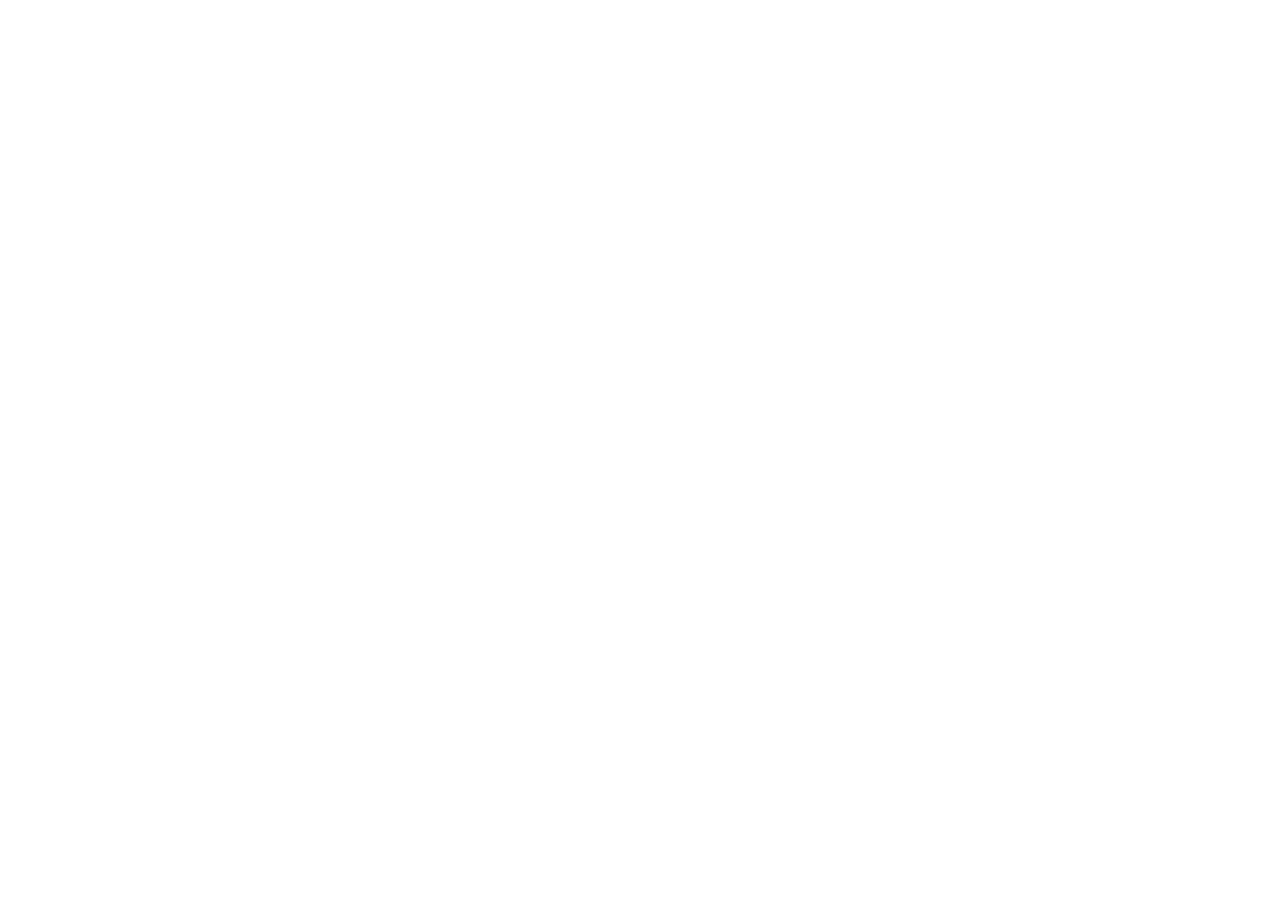
==== about/index.html @ d2b63275 "Preview build Ndumiso-Y/jnl-traders-web@6f6eb49902001fa7d4feecb88007fd484a090f12" ====
<!doctype html>
<html lang="en-ZA">
  <head>
    <meta charset="UTF-8" />
    <meta name="viewport" content="width=device-width, initial-scale=1.0" />
    <meta name="robots" content="noindex, nofollow, noimageindex" />
    <title>About JNL Traders | Engineering Fabrication Since 2013</title>
    <meta name="description" content="JNL Traders is an engineering fabrication company registered in 2013, working on mines since 2015. Our story, values and quality system. Development preview." />
    <link rel="icon" type="image/png" href="/jnl-traders-preview/brand/jnl-logo.png" />
    <script type="module" crossorigin src="/jnl-traders-preview/assets/about-BDTWN_jG.js"></script>
    <link rel="modulepreload" crossorigin href="/jnl-traders-preview/assets/PageShell-DPpdX8KV.js">
    <link rel="modulepreload" crossorigin href="/jnl-traders-preview/assets/publication-Bz8wsJLo.js">
    <link rel="modulepreload" crossorigin href="/jnl-traders-preview/assets/credentials-DiP93AxN.js">
    <link rel="modulepreload" crossorigin href="/jnl-traders-preview/assets/wrench-BW9IlU_0.js">
    <link rel="modulepreload" crossorigin href="/jnl-traders-preview/assets/icons-T5cTL2mT.js">
    <link rel="modulepreload" crossorigin href="/jnl-traders-preview/assets/blocks-Dza__p47.js">
    <link rel="modulepreload" crossorigin href="/jnl-traders-preview/assets/homepage-CM6jJ0hx.js">
    <link rel="modulepreload" crossorigin href="/jnl-traders-preview/assets/CredibilityStrip-CCpzmjwW.js">
    <link rel="stylesheet" crossorigin href="/jnl-traders-preview/assets/PageShell-DCpsGSy2.css">
    <link rel="stylesheet" crossorigin href="/jnl-traders-preview/assets/blocks-3w_kgKDs.css">
    <link rel="stylesheet" crossorigin href="/jnl-traders-preview/assets/CredibilityStrip-DPrCYsFg.css">
    <link rel="stylesheet" crossorigin href="/jnl-traders-preview/assets/about-BevgxCEN.css">
  </head>
  <body>
    <div id="root"></div>
  </body>
</html>
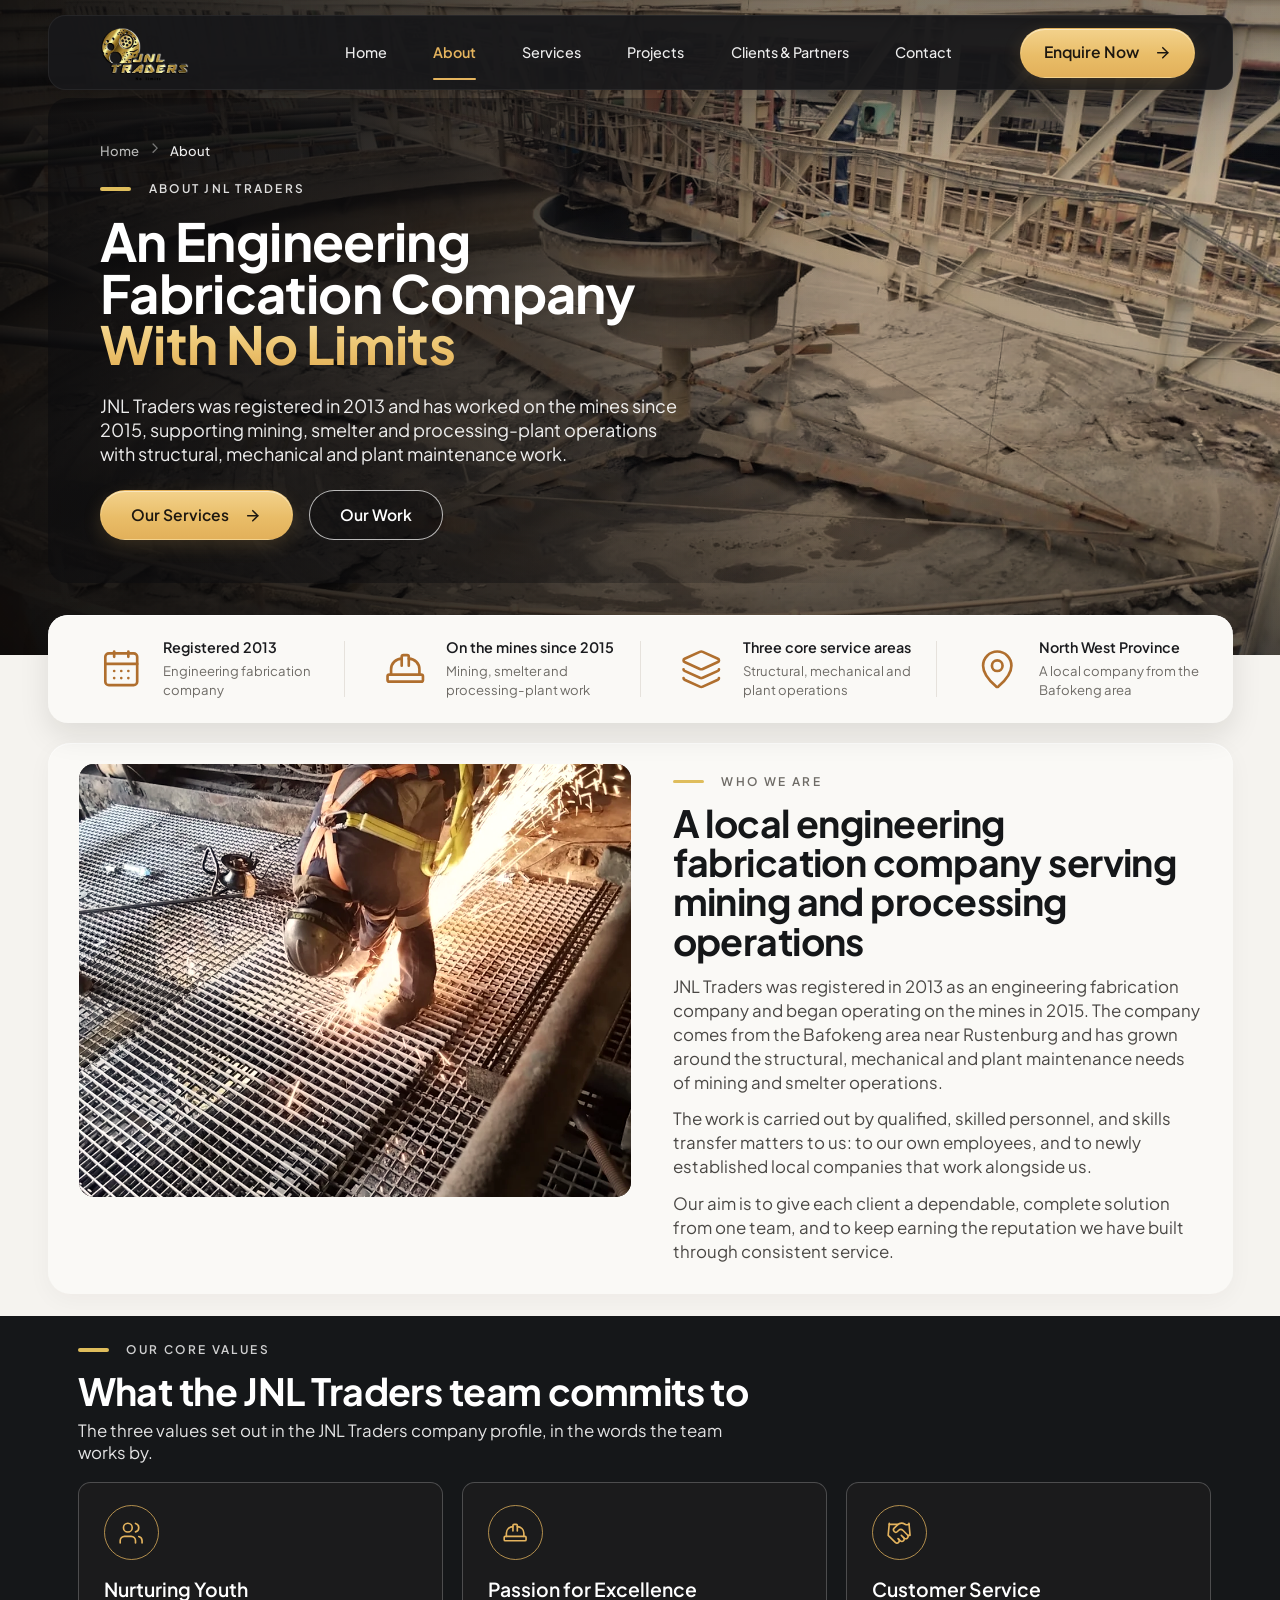
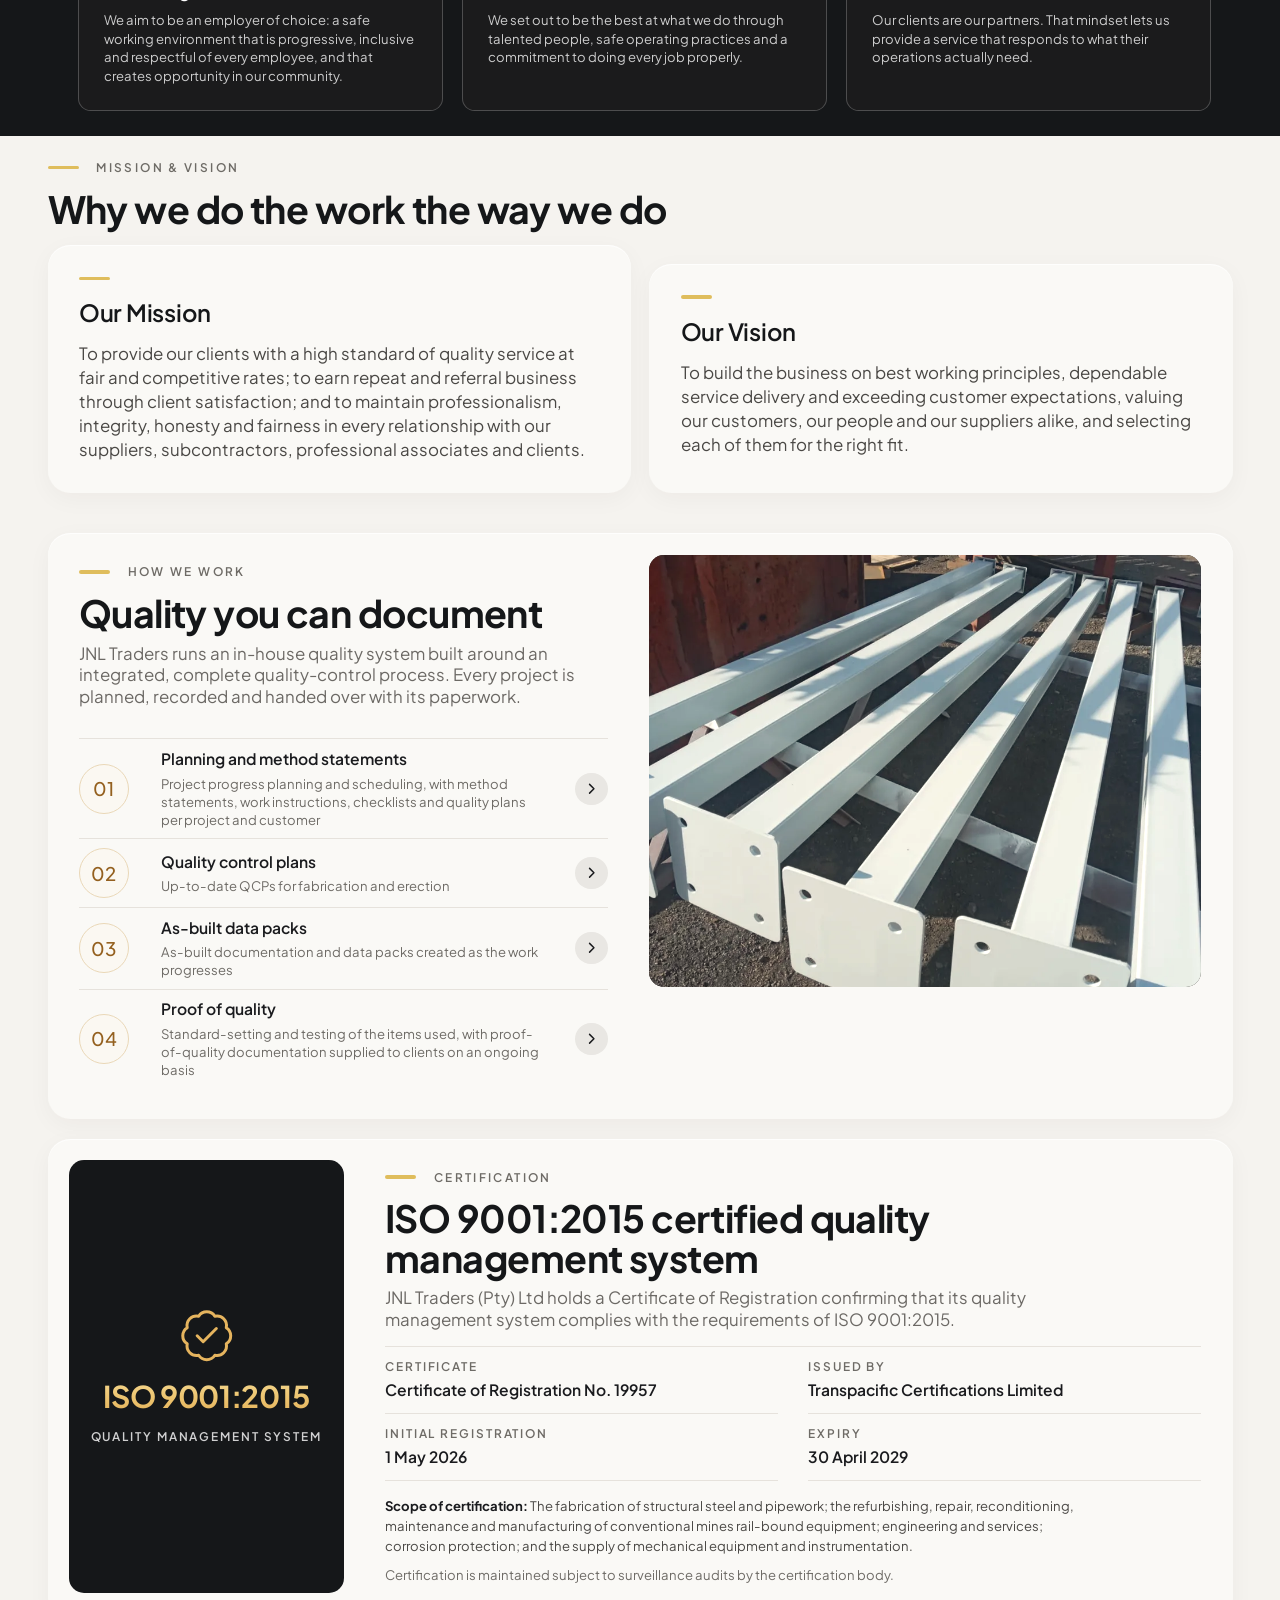
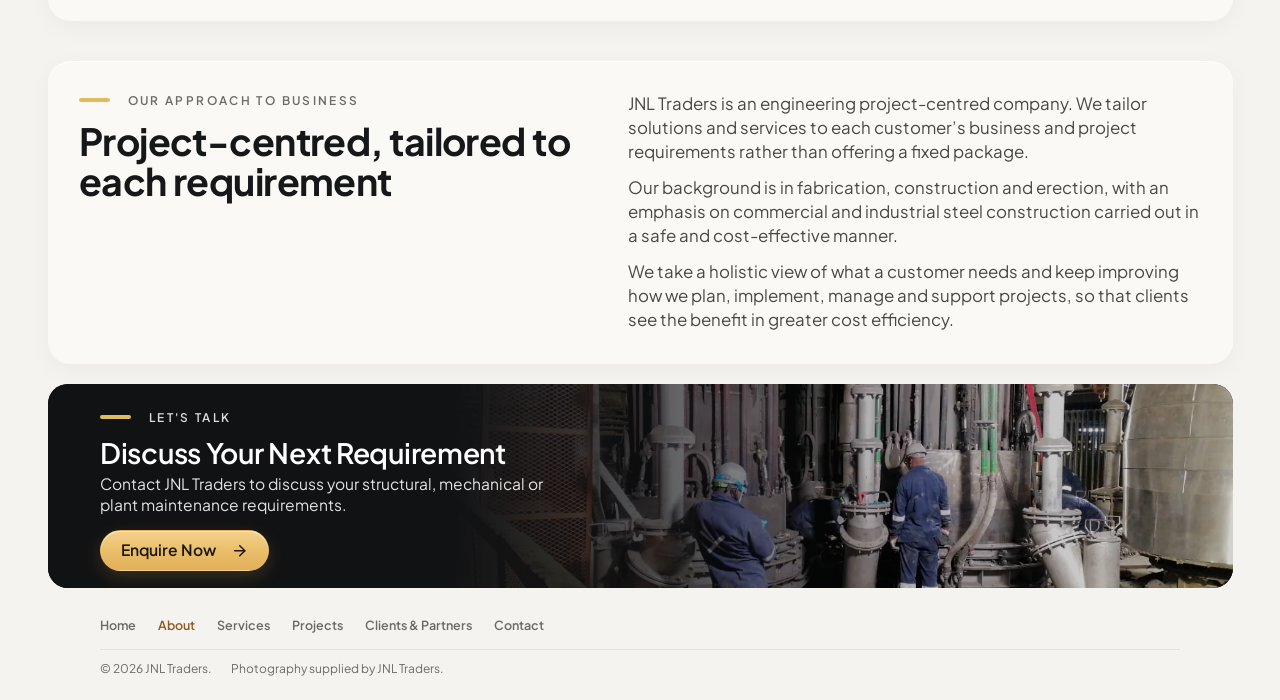
==== commit e2269cd9: "Site build Ndumiso-Y/jnl-traders-web@8c488835765f3420e7ef5e56aa66d9eed57c3a98" ====
--- a/about/index.html
+++ b/about/index.html
@@ -3,25 +3,41 @@
   <head>
     <meta charset="UTF-8" />
     <meta name="viewport" content="width=device-width, initial-scale=1.0" />
-    <meta name="robots" content="noindex, nofollow, noimageindex" />
     <title>About JNL Traders | Engineering Fabrication Since 2013</title>
-    <meta name="description" content="JNL Traders is an engineering fabrication company registered in 2013, working on mines since 2015. Our story, values and quality system. Development preview." />
-    <link rel="icon" type="image/png" href="/jnl-traders-preview/brand/jnl-logo.png" />
-    <script type="module" crossorigin src="/jnl-traders-preview/assets/about-BDTWN_jG.js"></script>
-    <link rel="modulepreload" crossorigin href="/jnl-traders-preview/assets/PageShell-DPpdX8KV.js">
-    <link rel="modulepreload" crossorigin href="/jnl-traders-preview/assets/publication-Bz8wsJLo.js">
-    <link rel="modulepreload" crossorigin href="/jnl-traders-preview/assets/credentials-DiP93AxN.js">
-    <link rel="modulepreload" crossorigin href="/jnl-traders-preview/assets/wrench-BW9IlU_0.js">
-    <link rel="modulepreload" crossorigin href="/jnl-traders-preview/assets/icons-T5cTL2mT.js">
-    <link rel="modulepreload" crossorigin href="/jnl-traders-preview/assets/blocks-Dza__p47.js">
-    <link rel="modulepreload" crossorigin href="/jnl-traders-preview/assets/homepage-CM6jJ0hx.js">
-    <link rel="modulepreload" crossorigin href="/jnl-traders-preview/assets/CredibilityStrip-CCpzmjwW.js">
-    <link rel="stylesheet" crossorigin href="/jnl-traders-preview/assets/PageShell-DCpsGSy2.css">
-    <link rel="stylesheet" crossorigin href="/jnl-traders-preview/assets/blocks-3w_kgKDs.css">
-    <link rel="stylesheet" crossorigin href="/jnl-traders-preview/assets/CredibilityStrip-DPrCYsFg.css">
-    <link rel="stylesheet" crossorigin href="/jnl-traders-preview/assets/about-BevgxCEN.css">
+    <meta name="description" content="JNL Traders is an engineering fabrication company registered in 2013, working on mines since 2015. Our story, values and quality system." />
+    <link rel="icon" type="image/png" sizes="48x48" href="/brand/favicon-48.png" />
+    <link rel="apple-touch-icon" href="/brand/apple-touch-icon.png" />
+    <script type="module" crossorigin src="/assets/about-B9vub6Sv.js"></script>
+    <link rel="modulepreload" crossorigin href="/assets/PageShell-D4_K_Pgw.js">
+    <link rel="modulepreload" crossorigin href="/assets/credentials-CASyqKVo.js">
+    <link rel="modulepreload" crossorigin href="/assets/factory-AqK0mC4F.js">
+    <link rel="modulepreload" crossorigin href="/assets/wrench-UlrUpFzu.js">
+    <link rel="modulepreload" crossorigin href="/assets/icons-B9P8hn7w.js">
+    <link rel="modulepreload" crossorigin href="/assets/image-G-_MB7Vk.js">
+    <link rel="modulepreload" crossorigin href="/assets/blocks-C0QsP0dO.js">
+    <link rel="modulepreload" crossorigin href="/assets/homepage-D6TCJrUc.js">
+    <link rel="modulepreload" crossorigin href="/assets/CredibilityStrip-DRuhqgCH.js">
+    <link rel="modulepreload" crossorigin href="/assets/PageHero-BzpEtOrF.js">
+    <link rel="stylesheet" crossorigin href="/assets/PageShell-CTJHnuEZ.css">
+    <link rel="stylesheet" crossorigin href="/assets/blocks-DO2ZzgAU.css">
+    <link rel="stylesheet" crossorigin href="/assets/CredibilityStrip-DPrCYsFg.css">
+    <link rel="stylesheet" crossorigin href="/assets/PageHero-BDqPw6J2.css">
+    <link rel="stylesheet" crossorigin href="/assets/about-BevgxCEN.css">
+    <link rel="preload" href="/assets/plus-jakarta-sans-latin-wght-normal-eXO_dkmS.woff2" as="font" type="font/woff2" crossorigin />
+    <link rel="canonical" href="https://jnltraders.co.za/about/" />
+    <meta property="og:type" content="website" />
+    <meta property="og:site_name" content="JNL Traders" />
+    <meta property="og:locale" content="en_ZA" />
+    <meta property="og:title" content="About JNL Traders | Engineering Fabrication Since 2013" />
+    <meta property="og:description" content="JNL Traders is an engineering fabrication company registered in 2013, working on mines since 2015. Our story, values and quality system." />
+    <meta property="og:url" content="https://jnltraders.co.za/about/" />
+    <meta property="og:image" content="https://jnltraders.co.za/images/jnl-traders-share.jpg" />
+    <meta property="og:image:width" content="1200" />
+    <meta property="og:image:height" content="630" />
+    <meta property="og:image:alt" content="Steel framework of an industrial processing plant, with the JNL Traders logo" />
+    <meta name="twitter:card" content="summary_large_image" />
   </head>
   <body>
-    <div id="root"></div>
+    <div id="root"><link rel="preload" as="image" href="/brand/jnl-logo.webp"/><link rel="preload" as="image" imageSrcSet="/images/jnl/jnl-traders-circular-industrial-thickener-basin-960w.webp 960w, /images/jnl/jnl-traders-circular-industrial-thickener-basin.webp 1600w" imageSizes="(max-width: 767px) 270px, 100vw" fetchPriority="high"/><div id="top" class="page"><a class="skip-link" href="#main">Skip to content</a><header class="site-header"><div class="site-header__bar frame"><a class="site-header__logo" href="/" aria-label="JNL Traders — home"><img src="/brand/jnl-logo.webp" alt="JNL Traders logo" width="264" height="211"/></a><nav class="site-header__nav" aria-label="Primary"><button type="button" class="site-header__toggle" aria-expanded="false" aria-controls="_R_2_"><svg xmlns="http://www.w3.org/2000/svg" width="24" height="24" viewBox="0 0 24 24" fill="none" stroke="currentColor" stroke-width="2" stroke-linecap="round" stroke-linejoin="round" class="lucide lucide-menu" aria-hidden="true"><path d="M4 5h16"></path><path d="M4 12h16"></path><path d="M4 19h16"></path></svg><span class="visually-hidden">Open menu</span></button><ul id="_R_2_" class="site-header__links" data-open="false"><li><a href="/">Home</a></li><li><a href="/about/" aria-current="page">About</a></li><li><a href="/services/">Services</a></li><li><a href="/projects/">Projects</a></li><li><a href="/clients-partners/">Clients &amp; Partners</a></li><li><a href="/contact/">Contact</a></li><li class="site-header__menu-cta"><button type="button" class="btn btn--gold">Enquire Now <svg xmlns="http://www.w3.org/2000/svg" width="24" height="24" viewBox="0 0 24 24" fill="none" stroke="currentColor" stroke-width="2" stroke-linecap="round" stroke-linejoin="round" class="lucide lucide-arrow-right" aria-hidden="true"><path d="M5 12h14"></path><path d="m12 5 7 7-7 7"></path></svg></button></li></ul></nav><button type="button" class="btn btn--gold site-header__cta">Enquire Now <svg xmlns="http://www.w3.org/2000/svg" width="24" height="24" viewBox="0 0 24 24" fill="none" stroke="currentColor" stroke-width="2" stroke-linecap="round" stroke-linejoin="round" class="lucide lucide-arrow-right" aria-hidden="true"><path d="M5 12h14"></path><path d="m12 5 7 7-7 7"></path></svg></button></div></header><main id="main" tabindex="-1"><section class="phero" data-overlap="true" aria-labelledby="page-title"><div class="phero__media"><img src="/images/jnl/jnl-traders-circular-industrial-thickener-basin.webp" srcSet="/images/jnl/jnl-traders-circular-industrial-thickener-basin-960w.webp 960w, /images/jnl/jnl-traders-circular-industrial-thickener-basin.webp 1600w" sizes="(max-width: 767px) 270px, 100vw" alt="Overhead view of a large circular thickener basin with its rake mechanism at a processing plant" fetchPriority="high" style="object-position:50% 40%"/></div><div class="phero__inner frame"><nav class="phero__crumb" aria-label="Breadcrumb"><ol><li><a href="/">Home</a></li><li aria-hidden="true"><svg xmlns="http://www.w3.org/2000/svg" width="24" height="24" viewBox="0 0 24 24" fill="none" stroke="currentColor" stroke-width="2" stroke-linecap="round" stroke-linejoin="round" class="lucide lucide-chevron-right" aria-hidden="true"><path d="m9 18 6-6-6-6"></path></svg></li><li aria-current="page">About</li></ol></nav><p class="eyebrow phero__eyebrow">About JNL Traders</p><h1 id="page-title" class="phero__title"><span>An Engineering</span><span>Fabrication Company</span><span class="phero__accent">With No Limits</span></h1><p class="phero__lead">JNL Traders was registered in 2013 and has worked on the mines since 2015, supporting mining, smelter and processing-plant operations with structural, mechanical and plant maintenance work.</p><div class="phero__actions"><a class="btn btn--gold" href="/services/">Our Services <svg xmlns="http://www.w3.org/2000/svg" width="24" height="24" viewBox="0 0 24 24" fill="none" stroke="currentColor" stroke-width="2" stroke-linecap="round" stroke-linejoin="round" class="lucide lucide-arrow-right" aria-hidden="true"><path d="M5 12h14"></path><path d="m12 5 7 7-7 7"></path></svg></a><a class="btn btn--ghost" href="/projects/">Our Work</a></div></div></section><section class="cred" aria-label="Company facts"><ul class="cred__strip frame"><li class="cred__item" data-status="profile"><svg xmlns="http://www.w3.org/2000/svg" width="24" height="24" viewBox="0 0 24 24" fill="none" stroke="currentColor" stroke-width="1.5" stroke-linecap="round" stroke-linejoin="round" class="lucide lucide-calendar-days cred__icon" aria-hidden="true"><path d="M8 2v3"></path><path d="M16 2v3"></path><rect x="3" y="3" width="18" height="18" rx="2"></rect><path d="M3 9h18"></path><path d="M8 13h.01"></path><path d="M12 13h.01"></path><path d="M16 13h.01"></path><path d="M8 17h.01"></path><path d="M12 17h.01"></path><path d="M16 17h.01"></path></svg><div><p class="cred__title">Registered 2013</p><p class="cred__desc">Engineering fabrication company</p></div></li><li class="cred__item" data-status="profile"><svg xmlns="http://www.w3.org/2000/svg" width="24" height="24" viewBox="0 0 24 24" fill="none" stroke="currentColor" stroke-width="1.5" stroke-linecap="round" stroke-linejoin="round" class="lucide lucide-hard-hat cred__icon" aria-hidden="true"><path d="M10 10V5a1 1 0 0 1 1-1h2a1 1 0 0 1 1 1v5"></path><path d="M14 6a6 6 0 0 1 6 6v3"></path><path d="M4 15v-3a6 6 0 0 1 6-6"></path><rect x="2" y="15" width="20" height="4" rx="1"></rect></svg><div><p class="cred__title">On the mines since 2015</p><p class="cred__desc">Mining, smelter and processing-plant work</p></div></li><li class="cred__item" data-status="profile"><svg xmlns="http://www.w3.org/2000/svg" width="24" height="24" viewBox="0 0 24 24" fill="none" stroke="currentColor" stroke-width="1.5" stroke-linecap="round" stroke-linejoin="round" class="lucide lucide-layers lucide-layers-3 cred__icon" aria-hidden="true"><path d="M12.83 2.18a2 2 0 0 0-1.66 0L2.6 6.08a1 1 0 0 0 0 1.83l8.58 3.91a2 2 0 0 0 1.66 0l8.58-3.9a1 1 0 0 0 0-1.83z"></path><path d="M2 12a1 1 0 0 0 .58.91l8.6 3.91a2 2 0 0 0 1.65 0l8.58-3.9A1 1 0 0 0 22 12"></path><path d="M2 17a1 1 0 0 0 .58.91l8.6 3.91a2 2 0 0 0 1.65 0l8.58-3.9A1 1 0 0 0 22 17"></path></svg><div><p class="cred__title">Three core service areas</p><p class="cred__desc">Structural, mechanical and plant operations</p></div></li><li class="cred__item" data-status="profile"><svg xmlns="http://www.w3.org/2000/svg" width="24" height="24" viewBox="0 0 24 24" fill="none" stroke="currentColor" stroke-width="1.5" stroke-linecap="round" stroke-linejoin="round" class="lucide lucide-map-pin cred__icon" aria-hidden="true"><path d="M20 10c0 4.993-5.539 10.193-7.399 11.799a1 1 0 0 1-1.202 0C9.539 20.193 4 14.993 4 10a8 8 0 0 1 16 0"></path><circle cx="12" cy="10" r="3"></circle></svg><div><p class="cred__title">North West Province</p><p class="cred__desc">A local company from the Bafokeng area</p></div></li></ul></section><section class="sec sec--light" aria-labelledby="story-title"><div class="sec__inner frame"><div class="panel split"><figure class="split__media"><img src="/images/jnl/jnl-traders-metal-grinding-sparks-industrial-worker.webp" alt="Worker cutting steel on a grated platform inside a plant, with bright sparks" loading="lazy" style="object-position:50% 45%"/></figure><div class="split__body"><div class="sec-head"><div><p class="eyebrow sec-head__eyebrow">Who We Are</p><h2 id="story-title" class="sec-head__title">A local engineering fabrication company serving mining and processing operations</h2></div></div><div class="rich" data-status="profile"><p>JNL Traders was registered in 2013 as an engineering fabrication company and began operating on the mines in 2015. The company comes from the Bafokeng area near Rustenburg and has grown around the structural, mechanical and plant maintenance needs of mining and smelter operations.</p><p>The work is carried out by qualified, skilled personnel, and skills transfer matters to us: to our own employees, and to newly established local companies that work alongside us.</p><p>Our aim is to give each client a dependable, complete solution from one team, and to keep earning the reputation we have built through consistent service.</p></div></div></div></div></section><section class="sec sec--dark" aria-labelledby="values-title"><div class="sec__inner frame"><div class="sec-head"><div><p class="eyebrow sec-head__eyebrow">Our Core Values</p><h2 id="values-title" class="sec-head__title">What the JNL Traders team commits to</h2><p class="sec-head__intro">The three values set out in the JNL Traders company profile, in the words the team works by.</p></div></div><ul class="tiles" data-columns="3" data-count="3" aria-label="Core values"><li class="tile"><span class="tile__icon" aria-hidden="true"><svg xmlns="http://www.w3.org/2000/svg" width="24" height="24" viewBox="0 0 24 24" fill="none" stroke="currentColor" stroke-width="1.5" stroke-linecap="round" stroke-linejoin="round" class="lucide lucide-users" aria-hidden="true"><path d="M16 21v-2a4 4 0 0 0-4-4H6a4 4 0 0 0-4 4v2"></path><path d="M16 3.128a4 4 0 0 1 0 7.744"></path><path d="M22 21v-2a4 4 0 0 0-3-3.87"></path><circle cx="9" cy="7" r="4"></circle></svg></span><h3 class="tile__title">Nurturing Youth</h3><p class="tile__text">We aim to be an employer of choice: a safe working environment that is progressive, inclusive and respectful of every employee, and that creates opportunity in our community.</p></li><li class="tile"><span class="tile__icon" aria-hidden="true"><svg xmlns="http://www.w3.org/2000/svg" width="24" height="24" viewBox="0 0 24 24" fill="none" stroke="currentColor" stroke-width="1.5" stroke-linecap="round" stroke-linejoin="round" class="lucide lucide-hard-hat" aria-hidden="true"><path d="M10 10V5a1 1 0 0 1 1-1h2a1 1 0 0 1 1 1v5"></path><path d="M14 6a6 6 0 0 1 6 6v3"></path><path d="M4 15v-3a6 6 0 0 1 6-6"></path><rect x="2" y="15" width="20" height="4" rx="1"></rect></svg></span><h3 class="tile__title">Passion for Excellence</h3><p class="tile__text">We set out to be the best at what we do through talented people, safe operating practices and a commitment to doing every job properly.</p></li><li class="tile"><span class="tile__icon" aria-hidden="true"><svg xmlns="http://www.w3.org/2000/svg" width="24" height="24" viewBox="0 0 24 24" fill="none" stroke="currentColor" stroke-width="1.5" stroke-linecap="round" stroke-linejoin="round" class="lucide lucide-handshake" aria-hidden="true"><path d="m11 17 2 2a1 1 0 1 0 3-3"></path><path d="m14 14 2.5 2.5a1 1 0 1 0 3-3l-3.88-3.88a3 3 0 0 0-4.24 0l-.88.88a1 1 0 1 1-3-3l2.81-2.81a5.79 5.79 0 0 1 7.06-.87l.47.28a2 2 0 0 0 1.42.25L21 4"></path><path d="m21 3 1 11h-2"></path><path d="M3 3 2 14l6.5 6.5a1 1 0 1 0 3-3"></path><path d="M3 4h8"></path></svg></span><h3 class="tile__title">Customer Service</h3><p class="tile__text">Our clients are our partners. That mindset lets us provide a service that responds to what their operations actually need.</p></li></ul></div></section><section class="sec sec--light" aria-labelledby="mission-title"><div class="sec__inner frame"><div class="sec-head"><div><p class="eyebrow sec-head__eyebrow">Mission &amp; Vision</p><h2 id="mission-title" class="sec-head__title">Why we do the work the way we do</h2></div></div><div class="about-mv" data-status="profile"><div class="panel about-mv__item"><h3>Our Mission</h3><p>To provide our clients with a high standard of quality service at fair and competitive rates; to earn repeat and referral business through client satisfaction; and to maintain professionalism, integrity, honesty and fairness in every relationship with our suppliers, subcontractors, professional associates and clients.</p></div><div class="panel about-mv__item"><h3>Our Vision</h3><p>To build the business on best working principles, dependable service delivery and exceeding customer expectations, valuing our customers, our people and our suppliers alike, and selecting each of them for the right fit.</p></div></div></div></section><section class="sec sec--light" aria-labelledby="quality-title"><div class="sec__inner frame"><div class="panel split" data-reverse="true"><figure class="split__media"><img src="/images/jnl/jnl-traders-white-fabricated-steel-support-beams.webp" alt="Rows of white-painted fabricated steel support beams in a workshop" loading="lazy" style="object-position:50% 55%"/></figure><div class="split__body"><div class="sec-head"><div><p class="eyebrow sec-head__eyebrow">How We Work</p><h2 id="quality-title" class="sec-head__title">Quality you can document</h2><p class="sec-head__intro">JNL Traders runs an in-house quality system built around an integrated, complete quality-control process. Every project is planned, recorded and handed over with its paperwork.</p></div></div><ol class="numbered" data-status="profile"><li class="numbered__row"><span class="numbered__num" aria-hidden="true">01</span><span class="numbered__text"><span class="numbered__title">Planning and method statements</span><span class="numbered__desc">Project progress planning and scheduling, with method statements, work instructions, checklists and quality plans per project and customer</span></span><span class="numbered__chev" aria-hidden="true"><svg xmlns="http://www.w3.org/2000/svg" width="24" height="24" viewBox="0 0 24 24" fill="none" stroke="currentColor" stroke-width="2" stroke-linecap="round" stroke-linejoin="round" class="lucide lucide-chevron-right" aria-hidden="true"><path d="m9 18 6-6-6-6"></path></svg></span></li><li class="numbered__row"><span class="numbered__num" aria-hidden="true">02</span><span class="numbered__text"><span class="numbered__title">Quality control plans</span><span class="numbered__desc">Up-to-date QCPs for fabrication and erection</span></span><span class="numbered__chev" aria-hidden="true"><svg xmlns="http://www.w3.org/2000/svg" width="24" height="24" viewBox="0 0 24 24" fill="none" stroke="currentColor" stroke-width="2" stroke-linecap="round" stroke-linejoin="round" class="lucide lucide-chevron-right" aria-hidden="true"><path d="m9 18 6-6-6-6"></path></svg></span></li><li class="numbered__row"><span class="numbered__num" aria-hidden="true">03</span><span class="numbered__text"><span class="numbered__title">As-built data packs</span><span class="numbered__desc">As-built documentation and data packs created as the work progresses</span></span><span class="numbered__chev" aria-hidden="true"><svg xmlns="http://www.w3.org/2000/svg" width="24" height="24" viewBox="0 0 24 24" fill="none" stroke="currentColor" stroke-width="2" stroke-linecap="round" stroke-linejoin="round" class="lucide lucide-chevron-right" aria-hidden="true"><path d="m9 18 6-6-6-6"></path></svg></span></li><li class="numbered__row"><span class="numbered__num" aria-hidden="true">04</span><span class="numbered__text"><span class="numbered__title">Proof of quality</span><span class="numbered__desc">Standard-setting and testing of the items used, with proof-of-quality documentation supplied to clients on an ongoing basis</span></span><span class="numbered__chev" aria-hidden="true"><svg xmlns="http://www.w3.org/2000/svg" width="24" height="24" viewBox="0 0 24 24" fill="none" stroke="currentColor" stroke-width="2" stroke-linecap="round" stroke-linejoin="round" class="lucide lucide-chevron-right" aria-hidden="true"><path d="m9 18 6-6-6-6"></path></svg></span></li></ol></div></div></div></section><section class="sec sec--light about-cert" aria-labelledby="cert-title"><div class="sec__inner frame"><div class="gate" data-gate="isoCertificate"><div class="panel about-cert__panel"><div class="about-cert__mark" aria-hidden="true"><svg xmlns="http://www.w3.org/2000/svg" width="24" height="24" viewBox="0 0 24 24" fill="none" stroke="currentColor" stroke-width="1.25" stroke-linecap="round" stroke-linejoin="round" class="lucide lucide-badge-check lucide-verified" aria-hidden="true"><path d="M3.85 8.62a4 4 0 0 1 4.78-4.77 4 4 0 0 1 6.74 0 4 4 0 0 1 4.78 4.78 4 4 0 0 1 0 6.74 4 4 0 0 1-4.77 4.78 4 4 0 0 1-6.75 0 4 4 0 0 1-4.78-4.77 4 4 0 0 1 0-6.76Z"></path><path d="m16 9-5.5 5.5L8 12"></path></svg><span class="about-cert__std">ISO 9001:2015</span><span class="about-cert__sys">Quality Management System</span></div><div class="about-cert__body"><div class="sec-head"><div><p class="eyebrow sec-head__eyebrow">Certification</p><h2 id="cert-title" class="sec-head__title">ISO 9001:2015 certified quality management system</h2><p class="sec-head__intro">JNL Traders (Pty) Ltd holds a Certificate of Registration confirming that its quality management system complies with the requirements of ISO 9001:2015.</p></div></div><dl class="about-cert__facts"><div><dt>Certificate</dt><dd>Certificate of Registration No. 19957</dd></div><div><dt>Issued by</dt><dd>Transpacific Certifications Limited</dd></div><div><dt>Initial registration</dt><dd>1 May 2026</dd></div><div><dt>Expiry</dt><dd>30 April 2029</dd></div></dl><p class="about-cert__scope"><strong>Scope of certification<!-- -->:</strong> <!-- -->The fabrication of structural steel and pipework; the refurbishing, repair, reconditioning, maintenance and manufacturing of conventional mines rail-bound equipment; engineering and services; corrosion protection; and the supply of mechanical equipment and instrumentation.</p><p class="about-cert__note">Certification is maintained subject to surveillance audits by the certification body.</p></div></div></div></div></section><section class="sec sec--light about-strategy" aria-labelledby="strategy-title"><div class="sec__inner frame"><div class="panel"><div class="about-strategy__grid"><div class="sec-head"><div><p class="eyebrow sec-head__eyebrow">Our Approach to Business</p><h2 id="strategy-title" class="sec-head__title">Project-centred, tailored to each requirement</h2></div></div><div class="rich" data-status="profile"><p>JNL Traders is an engineering project-centred company. We tailor solutions and services to each customer’s business and project requirements rather than offering a fixed package.</p><p>Our background is in fabrication, construction and erection, with an emphasis on commercial and industrial steel construction carried out in a safe and cost-effective manner.</p><p>We take a holistic view of what a customer needs and keep improving how we plan, implement, manage and support projects, so that clients see the benefit in greater cost efficiency.</p></div></div></div></div></section><section id="contact" class="cta" aria-labelledby="cta-title"><div class="cta__panel frame"><img class="cta__img" src="/images/jnl/jnl-traders-workers-near-vertical-industrial-pipework.webp" srcSet="/images/jnl/jnl-traders-workers-near-vertical-industrial-pipework-960w.webp 960w, /images/jnl/jnl-traders-workers-near-vertical-industrial-pipework.webp 1280w" sizes="100vw" alt="" aria-hidden="true" loading="lazy"/><div class="cta__body"><p class="eyebrow cta__eyebrow">Let&#x27;s Talk</p><h2 id="cta-title" class="cta__title">Discuss Your Next Requirement</h2><p class="cta__text">Contact JNL Traders to discuss your structural, mechanical or plant maintenance requirements.</p><button type="button" class="btn btn--gold cta__btn">Enquire Now<!-- --> <svg xmlns="http://www.w3.org/2000/svg" width="24" height="24" viewBox="0 0 24 24" fill="none" stroke="currentColor" stroke-width="2" stroke-linecap="round" stroke-linejoin="round" class="lucide lucide-arrow-right" aria-hidden="true"><path d="M5 12h14"></path><path d="m12 5 7 7-7 7"></path></svg></button></div></div></section></main><footer class="site-footer"><div class="site-footer__inner frame"><nav class="site-footer__nav" aria-label="Footer"><ul><li><a href="/">Home</a></li><li><a href="/about/" aria-current="page">About</a></li><li><a href="/services/">Services</a></li><li><a href="/projects/">Projects</a></li><li><a href="/clients-partners/">Clients &amp; Partners</a></li><li><a href="/contact/">Contact</a></li></ul></nav><div class="site-footer__notes"><p>© 2026 JNL Traders.</p><p>Photography supplied by JNL Traders.</p></div></div></footer><dialog class="enq" aria-labelledby="enq-title"><div class="enq__head"><h2 id="enq-title">Enquire Now</h2><form method="dialog"><button class="enq__close" aria-label="Close enquiry form"><svg xmlns="http://www.w3.org/2000/svg" width="24" height="24" viewBox="0 0 24 24" fill="none" stroke="currentColor" stroke-width="2" stroke-linecap="round" stroke-linejoin="round" class="lucide lucide-x" aria-hidden="true"><path d="M18 6 6 18"></path><path d="m6 6 12 12"></path></svg></button></form></div><p class="enq__notice"><svg xmlns="http://www.w3.org/2000/svg" width="24" height="24" viewBox="0 0 24 24" fill="none" stroke="currentColor" stroke-width="2" stroke-linecap="round" stroke-linejoin="round" class="lucide lucide-info" aria-hidden="true"><circle cx="12" cy="12" r="10"></circle><path d="M12 16v-4"></path><path d="M12 8h.01"></path></svg><span><strong>Online enquiries are not connected yet.</strong> This form checks your entries but does not send them anywhere.<!-- --> <!-- -->Please email <a href="mailto:info@jnltraders.co.za">info@jnltraders.co.za</a> instead.</span></p><form class="enq__form" noValidate=""><div class="enq__row"><div class="enq__field"><label for="enq-name">Full name <span aria-hidden="true">*</span></label><input id="enq-name" autoComplete="name" maxLength="120" required="" name="name"/></div><div class="enq__field"><label for="enq-company">Company</label><input id="enq-company" autoComplete="organization" maxLength="120" name="company"/></div></div><div class="enq__row"><div class="enq__field"><label for="enq-email">Email <span aria-hidden="true">*</span></label><input id="enq-email" type="email" autoComplete="email" maxLength="254" required="" name="email"/></div><div class="enq__field"><label for="enq-phone">Phone</label><input id="enq-phone" type="tel" autoComplete="tel" maxLength="20" name="phone"/></div></div><div class="enq__field"><label for="enq-service">Service area <span aria-hidden="true">*</span></label><select id="enq-service" name="service" required=""><option value="" disabled="" selected="">Select a service area</option><option>Structural Services</option><option>Mechanical Services</option><option>Plant Operations</option><option>Other / not sure</option></select></div><div class="enq__field"><label for="enq-message">Your requirement <span aria-hidden="true">*</span></label><textarea id="enq-message" name="message" rows="4" maxLength="5000" required=""></textarea></div><p class="enq__req">* Required</p><div role="status" aria-live="polite" class="enq__status"></div><button type="submit" class="btn btn--gold enq__submit">Check enquiry</button></form></dialog></div></div>
   </body>
 </html>
--- a/assets/PageShell-CTJHnuEZ.css
+++ b/assets/PageShell-CTJHnuEZ.css
@@ -0,0 +1 @@
+@font-face{font-family:Plus Jakarta Sans Variable;font-style:normal;font-display:swap;font-weight:200 800;src:url([data-uri])format("woff2-variations");unicode-range:U+460-52F,U+1C80-1C8A,U+20B4,U+2DE0-2DFF,U+A640-A69F,U+FE2E-FE2F}@font-face{font-family:Plus Jakarta Sans Variable;font-style:normal;font-display:swap;font-weight:200 800;src:url(/assets/plus-jakarta-sans-vietnamese-wght-normal-qRpaaN48.woff2)format("woff2-variations");unicode-range:U+102-103,U+110-111,U+128-129,U+168-169,U+1A0-1A1,U+1AF-1B0,U+300-301,U+303-304,U+308-309,U+323,U+329,U+1EA0-1EF9,U+20AB}@font-face{font-family:Plus Jakarta Sans Variable;font-style:normal;font-display:swap;font-weight:200 800;src:url(/assets/plus-jakarta-sans-latin-ext-wght-normal-DmpS2jIq.woff2)format("woff2-variations");unicode-range:U+100-2BA,U+2BD-2C5,U+2C7-2CC,U+2CE-2D7,U+2DD-2FF,U+304,U+308,U+329,U+1D00-1DBF,U+1E00-1E9F,U+1EF2-1EFF,U+2020,U+20A0-20AB,U+20AD-20C0,U+2113,U+2C60-2C7F,U+A720-A7FF}@font-face{font-family:Plus Jakarta Sans Variable;font-style:normal;font-display:swap;font-weight:200 800;src:url(/assets/plus-jakarta-sans-latin-wght-normal-eXO_dkmS.woff2)format("woff2-variations");unicode-range:U+??,U+131,U+152-153,U+2BB-2BC,U+2C6,U+2DA,U+2DC,U+304,U+308,U+329,U+2000-206F,U+20AC,U+2122,U+2191,U+2193,U+2212,U+2215,U+FEFF,U+FFFD}:root{--jnl-ink:#151719;--jnl-ink-2:#1b1b1d;--jnl-mocha:#282222;--jnl-ivory:#f5f3ef;--jnl-cream:#faf9f6;--jnl-slot:#eeede9;--jnl-gold:#e5b45e;--jnl-gold-soft:#f1cf80;--jnl-gold-rule:#dfbd5c;--jnl-bronze:#b06f2e;--jnl-text:#1a1b1e;--jnl-muted:#6e6b66;--jnl-line:#e6e2dc;--jnl-white:#fff;--gold-fill:linear-gradient(180deg, #f3d28c 0%, #e9bd68 55%, #e2b05a 100%);--gold-text:linear-gradient(180deg, #f6dc98 0%, #edc571 50%, #e2ae55 100%);--font-sans:"Plus Jakarta Sans Variable", "Plus Jakarta Sans", system-ui, -apple-system, "Segoe UI", sans-serif;--u:clamp(1px, calc(100vw / 1024), 1.40625px);--gutter:calc(var(--u) * 38);--frame:min(calc(100vw - 2 * var(--gutter)), calc(var(--u) * 948));--radius-lg:calc(var(--u) * 16);--radius-md:calc(var(--u) * 10);--radius-sm:calc(var(--u) * 8);--fs-micro:max(10px, calc(var(--u) * 9.5));--fs-xs:max(11px, calc(var(--u) * 10.5));--fs-sm:calc(var(--u) * 11.5);--fs-base:calc(var(--u) * 12.5);--fs-body:calc(var(--u) * 13.5);--fs-lead:calc(var(--u) * 14.5)}@media (width<=1023.98px){:root{--u:1px;--gutter:24px;--frame:calc(100vw - 2 * var(--gutter));--fs-micro:11px;--fs-xs:13px;--fs-sm:13px;--fs-base:14.5px;--fs-body:15px;--fs-lead:16px}}@media (width<=599.98px){:root{--gutter:16px}}*,:before,:after{box-sizing:border-box}html{scroll-behavior:smooth;-webkit-text-size-adjust:100%}body{background:var(--jnl-ivory);color:var(--jnl-text);font-family:var(--font-sans);font-size:var(--fs-body);-webkit-font-smoothing:antialiased;text-rendering:optimizelegibility;margin:0;line-height:1.45;overflow-x:hidden}img{max-width:100%;display:block}h1,h2,h3,p,ul,ol{margin:0}ul,ol{padding:0;list-style:none}a{color:inherit;text-decoration:none}button,input,select,textarea{font:inherit;color:inherit}:focus-visible{outline:2px solid var(--jnl-gold);outline-offset:3px;border-radius:4px}.skip-link{z-index:100;background:var(--jnl-gold);color:var(--jnl-ink);border-radius:999px;padding:10px 16px;font-weight:700;position:absolute;top:-60px;left:16px}.skip-link:focus{top:16px}.visually-hidden{clip:rect(0 0 0 0);white-space:nowrap;width:1px;height:1px;overflow:hidden;position:absolute!important}.frame{width:var(--frame);margin-inline:auto}.eyebrow{align-items:center;gap:calc(var(--u) * 14);font-size:var(--fs-micro);letter-spacing:.2em;text-transform:uppercase;font-weight:600;display:flex}.eyebrow:before{content:"";width:calc(var(--u) * 25);height:max(2px, calc(var(--u) * 3));background:var(--jnl-gold-rule);border-radius:2px;flex:none}.btn{justify-content:center;align-items:center;gap:calc(var(--u) * 12);height:max(40px, calc(var(--u) * 40));padding-inline:calc(var(--u) * 24);font-size:var(--fs-base);white-space:nowrap;cursor:pointer;border:1px solid #0000;border-radius:999px;font-weight:600;transition:background-color .16s,border-color .16s,box-shadow .16s,filter .16s;display:inline-flex}.btn svg{width:max(14px, calc(var(--u) * 14));height:max(14px, calc(var(--u) * 14));flex:none}.btn--gold{background:var(--gold-fill);color:#1d1710;box-shadow:inset 0 1px #ffffff73,0 6px 18px #e5b45e2e}.btn--gold:hover{filter:brightness(1.06)}.btn--ghost{color:var(--jnl-white);background:#0a0a0c59;border-color:#ffffffb3}.btn--ghost:hover{border-color:var(--jnl-white);background:#ffffff1a}@media (prefers-reduced-motion:reduce){html{scroll-behavior:auto}*,:before,:after{transition:none!important;animation:none!important}}@media screen and (prefers-reduced-motion:no-preference){:root{--ease-out:cubic-bezier(.22, 1, .36, 1)}html .btn{transition:background-color .16s ease, border-color .16s ease, box-shadow .24s ease, filter .16s ease, translate .24s var(--ease-out), scale .16s ease}html .cap-card,html .tile{transition:border-color .16s ease, translate .32s var(--ease-out), box-shadow .32s var(--ease-out)}html .service-panel{transition:border-color .16s ease, background-color .16s ease, translate .32s var(--ease-out)}html .gallery__item{transition:translate .32s var(--ease-out)}.service-panel__go,.approach__chev,.numbered__chev,.tile__icon{transition:background-color .24s,border-color .24s,color .24s}html [data-reveal=hidden]{opacity:0;translate:0 28px}html [data-reveal=shown]{transition:opacity .6s var(--ease-out) var(--reveal-delay,0s), translate .6s var(--ease-out) var(--reveal-delay,0s)}.eyebrow:before{transform-origin:0}html [data-reveal=hidden].eyebrow:before{transform:scaleX(0)}html [data-reveal=shown].eyebrow:before{transition:transform .6s var(--ease-out) var(--reveal-delay,0s)}html [data-reveal=hidden] .cap-card__img,html [data-reveal=hidden] .gallery__photo img,html [data-reveal=hidden].split__media img,html [data-reveal=hidden].approach__media img{transform:scale(1.12)}html [data-reveal=shown] .cap-card__img,html [data-reveal=shown] .gallery__photo img,html [data-reveal=shown].split__media img,html [data-reveal=shown].approach__media img{transition:transform .6s var(--ease-out) var(--reveal-delay,0s)}html [data-reveal=hidden].split__media,html [data-reveal=hidden].approach__media{clip-path:inset(8% round calc(var(--u) * 12))}html [data-reveal=shown].split__media,html [data-reveal=shown].approach__media{clip-path:inset(0 round calc(var(--u) * 12));transition:opacity .6s var(--ease-out) var(--reveal-delay,0s), translate .6s var(--ease-out) var(--reveal-delay,0s), clip-path .6s var(--ease-out) var(--reveal-delay,0s)}:root{--rise-opacity:1;--rise-x:0;--rise-y:20px;--settle-from:1}.hero__actions,.phero__actions,.service-panel{--rise-opacity:0}@media (width>=1024px){:root{--rise-opacity:0;--rise-y:24px;--settle-from:1.06}.service-panel{--rise-x:32px;--rise-y:0}}@keyframes jnl-rise{0%{opacity:var(--rise-opacity);translate:var(--rise-x) var(--rise-y)}}@keyframes jnl-settle{0%{transform:scale(var(--settle-from))}}@keyframes jnl-draw{0%{transform:scaleX(0)}}.hero__copy>*,.phero__inner>*,.service-panel{animation:jnl-rise .6s var(--ease-out) backwards}.hero__copy>:nth-child(2),.phero__inner>:nth-child(2){animation-delay:90ms}.hero__copy>:nth-child(3),.phero__inner>:nth-child(3){animation-delay:.18s}.hero__copy>:nth-child(4),.phero__inner>:nth-child(4){animation-delay:.27s}.phero__inner>:nth-child(5){animation-delay:.36s}.hero__panels>:first-child .service-panel{animation-delay:.24s}.hero__panels>:nth-child(2) .service-panel{animation-delay:.34s}.hero__panels>:nth-child(3) .service-panel{animation-delay:.44s}.hero__media img,.phero__media img{animation:jnl-settle .9s var(--ease-out) backwards}.hero__eyebrow:before,.phero__eyebrow:before{animation:jnl-draw .6s var(--ease-out) .12s backwards}@supports (overflow:clip){.btn{position:relative}.btn--gold{isolation:isolate;overflow:clip}.btn--gold:after{content:"";z-index:-1;pointer-events:none;background:linear-gradient(105deg,#0000 25%,#faf9f6cc 50%,#0000 75%);position:absolute;inset:0;transform:translate(-110%)}.btn--gold:focus-visible:after{transition:transform .56s ease-in-out;transform:translate(110%)}@keyframes jnl-sweep{0%{transform:translate(-110%)}to{transform:translate(110%)}}.hero__actions .btn--gold:after,.phero__actions .btn--gold:after{animation:.6s ease-in-out .85s backwards jnl-sweep}html [data-reveal=shown].btn--gold:after{animation:jnl-sweep .42s ease-in-out calc(var(--reveal-delay,0s) + .22s) backwards}}.btn:focus-visible{translate:0 -2px}.btn:not(:disabled):active{translate:0;scale:.98}.lucide-arrow-right,.service-panel__go svg,.approach__chev svg,.numbered__chev svg,.svc-jump__link svg,.contact__svc svg{transition:transform .24s var(--ease-out)}a:focus-visible>.lucide-arrow-right,button:focus-visible>.lucide-arrow-right,.service-panel:focus-visible .service-panel__go svg,.svc-jump__link:focus-visible svg,.contact__svc a:focus-visible svg{transform:translate(5px)}html .site-footer__nav a{transition:color .16s ease, translate .24s var(--ease-out)}.site-footer__nav a:focus-visible{translate:3px}.service-panel:focus-visible{translate:0 -3px}.service-panel:focus-visible .service-panel__go{background:var(--jnl-gold);color:#1d1710}.split__media img,.approach__media img,.cap-card__img,.gallery__photo img,.service-panel__media img{transition:transform .56s var(--ease-out)}.split__media:after,.approach__media:after,.cap-card__media:after,.gallery__photo:after{content:"";pointer-events:none;opacity:0;transition:opacity .42s var(--ease-out);background:linear-gradient(#e5b45e29 0%,#28222200 45%,#2822229e 100%);position:absolute;inset:0}.cap-card:focus-within{translate:0 -5px;box-shadow:0 18px 36px #00000061}.cap-card:focus-within .cap-card__img,.service-panel:focus-visible .service-panel__media img{transform:scale(1.07)}.cap-card:focus-within .cap-card__media:after{opacity:1}@media (hover:hover){@supports (overflow:clip){.btn--gold:not(:disabled):hover:after{transition:transform .56s ease-in-out;transform:translate(110%)}}.btn:not(:disabled):not(:active):hover{translate:0 -2px}.btn--gold:not(:disabled):hover{box-shadow:inset 0 1px #ffffff73,0 10px 26px #e5b45e61}a:hover>.lucide-arrow-right,button:not(:disabled):hover>.lucide-arrow-right,.cap-card:hover .lucide-arrow-right,.service-panel:hover .service-panel__go svg,.approach__step:hover .approach__chev svg,.numbered__row:hover .numbered__chev svg,.svc-jump__link:hover svg,.contact__svc a:hover svg{transform:translate(5px)}.service-panel:hover .service-panel__go,.approach__step:hover .approach__chev,.numbered__row:hover .numbered__chev,.tile:hover .tile__icon{background:var(--jnl-gold);border-color:var(--jnl-gold);color:#1d1710}.site-footer__nav a:hover{translate:3px}.cap-card:hover{translate:0 -5px;box-shadow:0 18px 36px #00000061}.tile:hover{translate:0 -5px;box-shadow:0 16px 32px #281e1424}.sec--dark .tile:hover{box-shadow:0 18px 36px #00000061}.service-panel:hover{translate:0 -3px}.gallery__item:hover{translate:0 -5px}.split:hover .split__media img,.approach__panel:hover .approach__media img,.cap-card:hover .cap-card__img,.gallery__item:hover img,.service-panel:hover .service-panel__media img{transform:scale(1.07)}.split:hover .split__media:after,.approach__panel:hover .approach__media:after,.cap-card:hover .cap-card__media:after,.gallery__item:hover .gallery__photo:after{opacity:1}}@media (width>=1024px){.site-header__links a:not([aria-current]):after{content:"";left:0;right:0;bottom:calc(var(--u) * -6);background:var(--jnl-gold);transform-origin:0;height:2px;transition:transform .24s var(--ease-out);border-radius:2px;position:absolute;transform:scaleX(0)}.site-header__links a:not([aria-current]):focus-visible:after{transform:scaleX(1)}}@media (width>=1024px) and (hover:hover){.site-header__links a:not([aria-current]):hover:after{transform:scaleX(1)}}}.site-header{inset:calc(var(--u) * 12) 0 auto;z-index:20;position:absolute}.site-header__bar{height:calc(var(--u) * 60);padding-inline:calc(var(--u) * 42) calc(var(--u) * 29);border-radius:calc(var(--u) * 14);background:#18181af0;border:1px solid #ffffff0f;grid-template-columns:1fr auto 1fr;align-items:center;display:grid;position:relative;box-shadow:0 10px 30px #00000040}.site-header__logo{border-radius:6px;justify-self:start;display:block}.site-header__logo img{height:calc(var(--u) * 56);width:auto}.site-header__nav{justify-content:center;display:flex}.site-header__links{align-items:center;gap:calc(var(--u) * 37);display:flex}.site-header__links a{padding-block:calc(var(--u) * 8);font-size:var(--fs-sm);color:#ffffffeb;font-weight:500;transition:color .16s;display:block;position:relative}.site-header__links a:hover{color:var(--jnl-gold-soft)}.site-header__links a[aria-current=page]{color:var(--jnl-gold);font-weight:600}.site-header__links a[aria-current=page]:after{content:"";left:0;right:0;bottom:calc(var(--u) * -6);background:var(--jnl-gold);border-radius:2px;height:2px;position:absolute}.site-header__cta{width:calc(var(--u) * 140);height:calc(var(--u) * 40);justify-self:end;padding-inline:0}.site-header__toggle,.site-header__menu-cta{display:none}@media (width<=1023.98px){.site-header{inset:12px 0 auto}.site-header__bar{border-radius:14px;height:64px;padding-inline:20px 12px;display:flex}.site-header__logo img{height:52px}.site-header__nav{flex:none;order:3;justify-content:flex-end;margin-left:10px}.site-header__cta{width:auto;height:40px;margin-left:auto;padding-inline:18px}.site-header__toggle{width:44px;height:44px;color:var(--jnl-white);cursor:pointer;background:0 0;border:1px solid #ffffff40;border-radius:12px;place-items:center;display:inline-grid}.site-header__links{background:#18181af7;border:1px solid #ffffff14;border-radius:14px;flex-direction:column;align-items:stretch;gap:2px;margin:0;padding:10px;display:none;position:absolute;top:calc(100% + 8px);left:0;right:0;box-shadow:0 18px 40px #00000059}.site-header__links[data-open=true]{display:flex}.site-header__links a{border-radius:10px;padding:13px 14px;font-size:15px}.site-header__links a:hover{background:#ffffff0f}.site-header__links a[aria-current=page]:after{display:none}}@media (width<=599.98px){.site-header__cta{display:none}.site-header__nav{margin-left:auto}.site-header__menu-cta{padding:8px 4px 4px;display:block}.site-header__menu-cta .btn{width:100%;height:46px}}.site-footer{padding:6px 0 22px}.site-footer__inner{padding-inline:calc(var(--u) * 42);color:var(--jnl-muted);font-size:12px;line-height:1.5}.site-footer__nav ul{border-bottom:1px solid var(--jnl-line);flex-wrap:wrap;gap:6px 22px;margin-bottom:10px;padding-bottom:10px;display:flex}.site-footer__nav a{color:#6c6965;padding-block:4px;font-size:12.5px;font-weight:600;transition:color .16s;display:inline-block}.site-footer__nav a:hover,.site-footer__nav a[aria-current=page]{color:#8f5a22}.site-footer__notes{flex-wrap:wrap;gap:4px 20px;display:flex}@media (width<=1023.98px){.site-footer__inner{padding-inline:4px}.site-footer__nav ul{gap:4px 18px}.site-footer__notes{flex-direction:column}}.cta{padding-bottom:calc(var(--u) * 15)}.cta__panel{isolation:isolate;min-height:calc(var(--u) * 140);border-radius:var(--radius-lg);color:var(--jnl-white);background:#111214;position:relative;overflow:hidden}.cta__img{z-index:-2;object-fit:cover;object-position:60% 52%;filter:saturate(1.1)contrast(1.05)brightness(.82);width:66%;height:100%;position:absolute;inset:0 0 0 auto}.cta__panel:before{content:"";z-index:-1;background:linear-gradient(90deg,#111214 0% 34%,#111214bf 46%,#1112141a 72%,#11121400 100%);position:absolute;inset:0}.cta__body{padding:calc(var(--u) * 20) calc(var(--u) * 24) calc(var(--u) * 13) calc(var(--u) * 42)}.cta__eyebrow{color:#ffffffd9}.cta__title{margin-top:calc(var(--u) * 9);font-size:calc(var(--u) * 22.5);letter-spacing:-.01em;font-weight:600;line-height:1.15}.cta__text{margin-top:calc(var(--u) * 4);max-width:calc(var(--u) * 360);font-size:var(--fs-base);color:#ffffffe0;line-height:1.3}.cta__btn{margin-top:calc(var(--u) * 12);width:calc(var(--u) * 135);height:calc(var(--u) * 33);padding-inline:0}@media (width<=1023.98px){.cta{padding-bottom:24px}.cta__img{object-position:62% 52%;width:100%}.cta__panel:before{background:linear-gradient(90deg,#111214f2 0%,#111214cc 50%,#11121459 100%)}.cta__body{padding:32px 28px}.cta__title{font-size:clamp(24px,4.6vw,32px)}.cta__text{max-width:420px}.cta__btn{width:auto;height:44px;margin-top:20px;padding-inline:24px}}@media (width<=599.98px){.cta__panel:before{background:linear-gradient(#111214eb 0%,#111214d1 60%,#11121480 100%)}.cta__body{padding:28px 20px}}.enq{background:var(--jnl-cream);width:min(560px,100vw - 32px);max-height:calc(100dvh - 32px);color:var(--jnl-text);border:0;border-radius:18px;padding:0;box-shadow:0 30px 80px #00000073}.enq::backdrop{-webkit-backdrop-filter:blur(3px);backdrop-filter:blur(3px);background:#0c0b0bb3}.enq__head{justify-content:space-between;align-items:center;padding:22px 24px 0;display:flex}.enq__head h2{letter-spacing:-.01em;font-size:24px;font-weight:700}.enq__close{cursor:pointer;background:#e9e7e3;border:0;border-radius:50%;place-items:center;width:40px;height:40px;display:grid}.enq__notice{color:#5b4a2c;background:#fbf3e2;border:1px solid #ecd6a8;border-radius:12px;gap:10px;margin:14px 24px 0;padding:12px 14px;font-size:13px;line-height:1.45;display:flex}.enq__notice a,.enq__preview a{text-underline-offset:2px;font-weight:600;text-decoration:underline}.enq__notice svg{width:18px;height:18px;color:var(--jnl-bronze);flex:none;margin-top:1px}.enq__form{gap:14px;padding:18px 24px 24px;display:grid}.enq__row{grid-template-columns:1fr 1fr;gap:14px;display:grid}.enq__field{gap:6px;display:grid}.enq__field label{font-size:13px;font-weight:600}.enq__field input,.enq__field select,.enq__field textarea{background:var(--jnl-white);border:1px solid #d6d1c9;border-radius:10px;width:100%;min-height:44px;padding:10px 12px;font-size:15px}.enq__field textarea{resize:vertical}.enq__field [aria-invalid=true]{border-color:#b3261e;box-shadow:0 0 0 1px #b3261e}.enq__error{color:#b3261e;font-size:12.5px}.enq__req{color:var(--jnl-muted);font-size:12px}.enq__preview{color:#6b1f1a;background:#fbeaea;border:1px solid #e3b3b0;border-radius:12px;padding:12px 14px;font-size:13.5px;line-height:1.45}.enq__sent{color:#1f4d23;background:#eaf4ea;border:1px solid #b4d3b4;border-radius:12px;padding:12px 14px;font-size:13.5px;line-height:1.45}.enq__submit{justify-self:start;height:46px}.enq__submit:disabled{opacity:.7;cursor:progress}.enq__trap{width:1px;height:1px;position:absolute;left:-9999px;overflow:hidden}.enq__privacy{color:var(--jnl-muted);font-size:13px;line-height:1.45}.enq__privacy summary{cursor:pointer;font-weight:600}.enq__privacy ul{gap:6px;margin-top:8px;display:grid}@media (width<=559.98px){.enq__row{grid-template-columns:1fr}.enq__submit{justify-self:stretch}}
--- a/assets/blocks-DO2ZzgAU.css
+++ b/assets/blocks-DO2ZzgAU.css
@@ -0,0 +1 @@
+.sec{padding-block:calc(var(--u) * 16)}.sec--dark{isolation:isolate;margin-block:calc(var(--u) * 2);padding-block:calc(var(--u) * 20);background:var(--jnl-ink);color:var(--jnl-white);position:relative;overflow:hidden}.sec--dark .sec__inner{padding-inline:calc(var(--u) * 24) calc(var(--u) * 17)}.sec-head{justify-content:space-between;align-items:flex-start;gap:calc(var(--u) * 24);margin-bottom:calc(var(--u) * 14);display:flex}.sec-head__eyebrow{color:var(--jnl-muted)}.sec--dark .sec-head__eyebrow{color:#fffc}.sec-head__title{margin-top:calc(var(--u) * 10);max-width:calc(var(--u) * 560);font-size:calc(var(--u) * 30);letter-spacing:-.015em;color:var(--jnl-ink);font-weight:700;line-height:1.05}h3.sec-head__title{font-size:calc(var(--u) * 24)}.sec--dark .sec-head__title{color:var(--jnl-white)}.sec-head__intro{margin-top:calc(var(--u) * 8);max-width:calc(var(--u) * 520);font-size:var(--fs-body);color:#6c6965;line-height:1.3}.sec--dark .sec-head__intro{color:#ffffffe0}.sec-head__chip{margin-top:calc(var(--u) * 10)}.sec-head__action{padding-top:calc(var(--u) * 3);flex:none}.sec-head__action .btn{height:calc(var(--u) * 35);padding-inline:calc(var(--u) * 20);color:var(--jnl-ink);font-size:var(--fs-sm);background:0 0;border-color:#15171959;font-weight:500}.sec-head__action .btn:hover{border-color:var(--jnl-bronze);color:var(--jnl-bronze)}.sec--dark .sec-head__action .btn{color:var(--jnl-white);background:#0a0a0c4d;border-color:#fff9}.sec--dark .sec-head__action .btn:hover{border-color:var(--jnl-gold);color:var(--jnl-gold-soft)}.panel{padding:calc(var(--u) * 25);border-radius:calc(var(--u) * 18);background:var(--jnl-cream);color:var(--jnl-text);box-shadow:inset 0 1px #fffc,0 6px 24px #281e140a}.panel+.panel,.panel+.tiles,.tiles+.panel{margin-top:calc(var(--u) * 15)}.split{grid-template-columns:calc(var(--u) * 442) minmax(0, 1fr);gap:calc(var(--u) * 33);padding:calc(var(--u) * 17) calc(var(--u) * 25) calc(var(--u) * 17);display:grid}.split[data-reverse]{grid-template-columns:minmax(0, 1fr) calc(var(--u) * 442)}.split[data-reverse] .split__media{order:2}.split__media{height:calc(var(--u) * 346);border-radius:calc(var(--u) * 12);background:#2a2522;margin:0;position:relative;overflow:hidden}.split__media img{object-fit:cover;object-position:50% 50%;filter:sepia(.18)saturate(1.1)contrast(1.05);width:100%;height:100%}.split__badge{left:calc(var(--u) * 17);bottom:calc(var(--u) * 17);align-items:center;gap:calc(var(--u) * 16);width:calc(var(--u) * 236);max-width:calc(100% - 2 * calc(var(--u) * 17));padding:calc(var(--u) * 11) calc(var(--u) * 18);border-radius:var(--radius-md);-webkit-backdrop-filter:blur(6px);color:var(--jnl-white);font-size:var(--fs-base);background:#161516c7;border:1px solid #fff3;font-weight:500;line-height:1.4;display:flex;position:absolute}.split__badge svg{width:calc(var(--u) * 24);height:calc(var(--u) * 24);flex:none}.split__body{padding-block:calc(var(--u) * 7);flex-direction:column;justify-content:center;display:flex}.split__body .sec-head{margin-bottom:calc(var(--u) * 12)}.split__body .sec-head__title{max-width:calc(var(--u) * 420)}.rich p{max-width:calc(var(--u) * 470);font-size:var(--fs-body);color:#4a4845;line-height:1.42}.rich p+p{margin-top:calc(var(--u) * 10)}.sec--dark .rich p{color:#ffffffd6}.check{gap:calc(var(--u) * 8) calc(var(--u) * 20);margin-top:calc(var(--u) * 12);display:grid}.check[data-columns="2"]{grid-template-columns:repeat(2,minmax(0,1fr))}.check li{align-items:flex-start;gap:calc(var(--u) * 10);font-size:var(--fs-base);color:var(--jnl-text);line-height:1.35;display:flex}.check svg{width:calc(var(--u) * 17);height:calc(var(--u) * 17);color:var(--jnl-bronze);flex:none;margin-top:.1em}.sec--dark .check li{color:#ffffffe6}.sec--dark .check svg{color:var(--jnl-gold)}.tiles{gap:calc(var(--u) * 15);grid-template-columns:repeat(3,minmax(0,1fr));display:grid}.tiles[data-columns="2"]{grid-template-columns:repeat(2,minmax(0,1fr))}.tiles[data-columns="4"]{grid-template-columns:repeat(4,minmax(0,1fr))}.tiles[data-columns="3"][data-count="5"]{grid-template-columns:repeat(6,minmax(0,1fr))}.tiles[data-columns="3"][data-count="5"]>.tile{grid-column:span 2}.tiles[data-columns="3"][data-count="5"]>.tile:nth-child(n+4){grid-column:span 3}.tile{padding:calc(var(--u) * 18) calc(var(--u) * 20) calc(var(--u) * 20);border-radius:var(--radius-md);border:1px solid var(--jnl-line);background:var(--jnl-cream);flex-direction:column;align-items:flex-start;transition:border-color .16s;display:flex}.tile:hover{border-color:#b06f2e73}.sec--dark .tile{background:#1b1b1c;border-color:#ffffff38}.sec--dark .tile:hover{border-color:#e5b45e8c}.tile__icon{width:calc(var(--u) * 44);height:calc(var(--u) * 44);margin-bottom:calc(var(--u) * 14);color:var(--jnl-bronze);border:1px solid #b06f2e8c;border-radius:50%;place-items:center;display:grid}.sec--dark .tile__icon{color:var(--jnl-gold);border-color:#e5b45ebf}.tile__icon svg{width:calc(var(--u) * 21);height:calc(var(--u) * 21)}.tile__title{font-size:max(15px, calc(var(--u) * 15.5));color:var(--jnl-text);font-weight:600;line-height:1.2}.sec--dark .tile__title{color:var(--jnl-white)}.tile__text{margin-top:calc(var(--u) * 8);font-size:var(--fs-xs);color:var(--jnl-muted);line-height:1.42}.sec--dark .tile__text{color:#ffffffc7}.tile__list{gap:calc(var(--u) * 4);margin-top:calc(var(--u) * 10);padding-left:calc(var(--u) * 12);font-size:var(--fs-xs);color:#4a4845;line-height:1.4;list-style:outside;display:grid}.sec--dark .tile__list{color:#ffffffc7}.numbered{margin-top:calc(var(--u) * 12);border-top:1px solid var(--jnl-line)}.numbered__row{grid-template-columns:calc(var(--u) * 40) minmax(0, 1fr) auto;align-items:center;gap:calc(var(--u) * 26);min-height:calc(var(--u) * 54);padding-block:calc(var(--u) * 7);border-bottom:1px solid var(--jnl-line);display:grid}.numbered__row:last-child{border-bottom:0}.numbered__num{width:calc(var(--u) * 40);height:calc(var(--u) * 40);color:#94601f;font-size:max(14px, calc(var(--u) * 15));background:#fbf8f2;border:1px solid #ead8b8;border-radius:50%;place-items:center;font-weight:500;display:grid}.numbered__text{gap:calc(var(--u) * 3);display:grid}.numbered__title{font-size:var(--fs-base);color:var(--jnl-text);font-weight:600}.numbered__desc{font-size:var(--fs-xs);color:var(--jnl-muted);line-height:1.4}.numbered__chev{width:calc(var(--u) * 26);height:calc(var(--u) * 26);color:var(--jnl-text);background:#e9e7e3;border-radius:50%;place-items:center;display:grid}.numbered__chev svg{width:calc(var(--u) * 14);height:calc(var(--u) * 14)}.gallery{gap:calc(var(--u) * 14);grid-template-columns:repeat(4,minmax(0,1fr));display:grid}.gallery__item{margin:0}.gallery__photo{border-radius:var(--radius-md);display:block;position:relative;overflow:hidden}.gallery__item img{aspect-ratio:4/3;object-fit:cover;filter:saturate(1.05)contrast(1.03);background:#2a2522;width:100%}.gallery__item figcaption{margin-top:calc(var(--u) * 8);font-size:var(--fs-xs);color:var(--jnl-muted);line-height:1.4}.sec--dark .gallery__item figcaption{color:#ffffffb8}@media (width<=1023.98px){.sec{padding-block:28px}.sec--dark{margin-block:0;padding-block:44px}.sec--dark .sec__inner{padding-inline:0}.sec-head{flex-direction:column;gap:16px;margin-bottom:22px}.sec-head__title{max-width:560px;font-size:clamp(28px,5vw,36px)}h3.sec-head__title{font-size:clamp(22px,4vw,28px)}.sec-head__intro{max-width:560px}.sec-head__action .btn{height:42px;padding-inline:20px}.panel{border-radius:18px;padding:20px}.panel+.panel,.panel+.tiles,.tiles+.panel{margin-top:16px}.split,.split[data-reverse]{grid-template-columns:1fr;gap:24px;padding:16px 16px 20px}.split[data-reverse] .split__media{order:0}.split__media{aspect-ratio:16/10;height:auto}.split__badge{width:auto;font-size:13px;bottom:14px;left:14px}.split__body{padding:0 6px}.rich p{max-width:560px}.check{gap:10px 20px}.tiles,.tiles[data-columns="4"],.tiles[data-columns="3"][data-count="5"]{grid-template-columns:repeat(2,minmax(0,1fr));gap:14px}.tiles[data-columns="3"][data-count="5"]>.tile,.tiles[data-columns="3"][data-count="5"]>.tile:nth-child(n+4){grid-column:auto}.tiles[data-columns="3"][data-count="5"]>.tile:last-child{grid-column:1/-1}.tile{padding:18px 18px 20px}.numbered__row{gap:18px;min-height:64px}.numbered__num{width:42px;height:42px}.gallery{grid-template-columns:repeat(3,minmax(0,1fr));gap:14px}}@media (width<=599.98px){.check[data-columns="2"],.tiles,.tiles[data-columns="2"],.tiles[data-columns="4"],.tiles[data-columns="3"][data-count="5"]{grid-template-columns:1fr}.split__media{aspect-ratio:4/3}.numbered__row{grid-template-columns:40px minmax(0,1fr) auto;gap:14px}.numbered__num{width:40px;height:40px}.gallery{grid-template-columns:repeat(2,minmax(0,1fr));gap:12px}.chip{white-space:normal}}
--- a/assets/CredibilityStrip-DPrCYsFg.css
+++ b/assets/CredibilityStrip-DPrCYsFg.css
@@ -0,0 +1 @@
+.cred{z-index:5;margin-top:calc(var(--u) * -32);position:relative}.cred__strip{min-height:calc(var(--u) * 86);border-radius:var(--radius-lg);background:var(--jnl-cream);grid-template-columns:repeat(4,minmax(0,1fr));display:grid;box-shadow:0 12px 30px #14100c1a,inset 0 1px #ffffffe6}.cred__item{align-items:center;gap:calc(var(--u) * 16);padding:calc(var(--u) * 14) calc(var(--u) * 10) calc(var(--u) * 14) calc(var(--u) * 32);display:flex;position:relative}.cred__item:first-child{padding-left:calc(var(--u) * 42)}.cred__item+.cred__item:before{content:"";background:var(--jnl-line);width:1px;position:absolute;top:24%;bottom:24%;left:0}.cred__icon{width:calc(var(--u) * 34);height:calc(var(--u) * 34);color:var(--jnl-bronze);flex:none}.cred__title{font-size:var(--fs-sm);color:var(--jnl-text);font-weight:600;line-height:1.25}.cred__desc{margin-top:calc(var(--u) * 4);font-size:var(--fs-xs);color:var(--jnl-muted);line-height:1.4}@media (width<=1023.98px){.cred{margin-top:-32px}.cred__strip{grid-template-columns:repeat(2,minmax(0,1fr))}.cred__item,.cred__item:first-child{gap:16px;padding:20px 22px}.cred__item+.cred__item:before{display:none}.cred__item:nth-child(2n){border-left:1px solid var(--jnl-line)}.cred__item:nth-child(n+3){border-top:1px solid var(--jnl-line)}.cred__icon{width:32px;height:32px}}@media (width<=559.98px){.cred__strip{grid-template-columns:1fr}.cred__item:nth-child(2n){border-left:0}.cred__item+.cred__item{border-top:1px solid var(--jnl-line)}.cred__item,.cred__item:first-child{padding:16px 20px}}
--- a/assets/PageHero-BDqPw6J2.css
+++ b/assets/PageHero-BDqPw6J2.css
@@ -0,0 +1 @@
+.phero{isolation:isolate;padding-top:calc(var(--u) * 78);padding-bottom:calc(var(--u) * 28);color:var(--jnl-white);background:#0d0c0c;position:relative}.phero[data-overlap]{padding-bottom:calc(var(--u) * 58)}.phero__media{z-index:-1;position:absolute;inset:0;overflow:hidden}.phero__media img{object-fit:cover;object-position:50% 50%;filter:sepia(.45)saturate(1.35)hue-rotate(-6deg)brightness(.82)contrast(1.08);width:100%;height:100%}.phero__media:before,.phero__media:after{content:"";position:absolute;inset:0}.phero__media:before{mix-blend-mode:screen;background:radial-gradient(55% 80% at 100% 10%,#ff923473,#0000 72%),linear-gradient(#783c1e4d,#0000 55%)}.phero__media:after{background:linear-gradient(90deg,#0a0909e6 0%,#0a090999 32%,#0a09092e 62%,#0a090914 100%),linear-gradient(#0a09094d 0%,#0000 28% 65%,#0a090999 100%)}.phero__inner{min-height:calc(var(--u) * 250);padding:calc(var(--u) * 34) calc(var(--u) * 42) calc(var(--u) * 34);border-radius:var(--radius-lg);background:linear-gradient(90deg,#0c0c0e9e 0%,#0c0c0e61 42%,#0c0c0e00 70%);flex-direction:column;justify-content:center;display:flex}.phero__crumb ol{align-items:center;gap:calc(var(--u) * 6);margin-bottom:calc(var(--u) * 16);font-size:var(--fs-xs);color:#ffffffb3;font-weight:500;display:flex}.phero__crumb a:hover{color:var(--jnl-gold-soft)}.phero__crumb [aria-current]{color:#ffffffeb}.phero__crumb svg{width:calc(var(--u) * 13);height:calc(var(--u) * 13);opacity:.6}.phero__eyebrow{color:#ffffffdb;margin-bottom:calc(var(--u) * 15);letter-spacing:.19em}.phero__title{max-width:calc(var(--u) * 560);font-size:calc(var(--u) * 42);letter-spacing:-.012em;font-weight:700;line-height:.98}.phero__title span{display:block}.phero__accent{background:var(--gold-text);color:#0000;-webkit-background-clip:text;background-clip:text;padding-bottom:.06em}.phero__lead{max-width:calc(var(--u) * 470);margin-top:calc(var(--u) * 16);font-size:var(--fs-lead);color:#ffffffeb;line-height:1.32}.phero__actions{gap:calc(var(--u) * 13);margin-top:calc(var(--u) * 20);flex-wrap:wrap;display:flex}@media (width<=1023.98px){.phero{padding-top:92px;padding-bottom:36px}.phero[data-overlap]{padding-bottom:60px}.phero__media:after{background:linear-gradient(#0a090999 0%,#0a09099e 45%,#0a0909e0 100%),linear-gradient(90deg,#0a090999 0%,#0a09091a 70%)}.phero__inner{background:linear-gradient(#0c0c0e66,#0c0c0e26);min-height:0;padding:32px 28px 30px}.phero__crumb ol,.phero__eyebrow{margin-bottom:16px}.phero__title{max-width:600px;font-size:clamp(34px,6.4vw,52px)}.phero__lead{max-width:480px}}@media (width<=599.98px){.phero__inner{padding:26px 18px 24px}.phero__eyebrow{letter-spacing:.14em}.phero__actions .btn{flex:140px}}
--- a/assets/about-BevgxCEN.css
+++ b/assets/about-BevgxCEN.css
@@ -0,0 +1 @@
+.gate[data-local-only]{outline-offset:6px;border-radius:calc(var(--u) * 18);outline:2px dashed #b06f2e99;position:relative}.gate__flag{color:var(--jnl-white);letter-spacing:.06em;text-transform:uppercase;background:#7a3d12;border-radius:999px;margin-bottom:10px;padding:4px 10px;font-size:11px;font-weight:700;display:inline-block}.about-mv{gap:calc(var(--u) * 15);grid-template-columns:repeat(2,minmax(0,1fr));display:grid}.about-mv__item h3{font-size:calc(var(--u) * 19);letter-spacing:-.01em;color:var(--jnl-ink);font-weight:600}.about-mv__item h3:before{content:"";width:calc(var(--u) * 25);height:max(2px, calc(var(--u) * 3));margin-bottom:calc(var(--u) * 12);background:var(--jnl-gold-rule);border-radius:2px;display:block}.about-mv__item p{margin-top:calc(var(--u) * 10);font-size:var(--fs-body);color:#4a4845;line-height:1.42}.about-strategy__grid{gap:calc(var(--u) * 40);grid-template-columns:minmax(0,1fr) minmax(0,1.15fr);align-items:start;display:grid}.about-strategy__grid .sec-head{margin-bottom:0}@media (width<=1023.98px){.about-mv{gap:16px}.about-mv__item h3{font-size:20px}.about-strategy__grid{grid-template-columns:1fr;gap:20px}}@media (width<=699.98px){.about-mv{grid-template-columns:1fr}}.about-cert{padding-top:0}.about-cert__panel{grid-template-columns:calc(var(--u) * 220) minmax(0, 1fr);gap:calc(var(--u) * 33);padding:calc(var(--u) * 17) calc(var(--u) * 25) calc(var(--u) * 22) calc(var(--u) * 17);align-items:stretch;display:grid}.about-cert__mark{justify-content:center;align-items:center;gap:calc(var(--u) * 8);padding:calc(var(--u) * 24) calc(var(--u) * 16);border-radius:calc(var(--u) * 12);background:var(--jnl-ink);color:var(--jnl-white);text-align:center;flex-direction:column;display:flex}.about-cert__mark svg{width:calc(var(--u) * 46);height:calc(var(--u) * 46);color:var(--jnl-gold)}.about-cert__std{font-size:calc(var(--u) * 24);letter-spacing:-.01em;background:var(--gold-text);color:#0000;-webkit-background-clip:text;background-clip:text;font-weight:700}.about-cert__sys{font-size:var(--fs-micro);letter-spacing:.16em;text-transform:uppercase;color:#fffc;font-weight:600}.about-cert__body{padding-block:calc(var(--u) * 7)}.about-cert__body .sec-head{margin-bottom:calc(var(--u) * 12)}.about-cert__facts{gap:0 calc(var(--u) * 24);border-top:1px solid var(--jnl-line);grid-template-columns:repeat(2,minmax(0,1fr));margin:0;display:grid}.about-cert__facts div{padding-block:calc(var(--u) * 9);border-bottom:1px solid var(--jnl-line)}.about-cert__facts dt{font-size:var(--fs-micro);letter-spacing:.16em;text-transform:uppercase;color:var(--jnl-muted);font-weight:600}.about-cert__facts dd{margin:calc(var(--u) * 3) 0 0;font-size:var(--fs-base);color:var(--jnl-text);font-weight:600}.about-cert__scope{margin-top:calc(var(--u) * 12);max-width:calc(var(--u) * 560);font-size:var(--fs-xs);color:#4a4845;line-height:1.5}.about-cert__scope strong{color:var(--jnl-text)}.about-cert__note{margin-top:calc(var(--u) * 8);font-size:var(--fs-xs);color:var(--jnl-muted)}@media (width<=1023.98px){.about-cert__panel{grid-template-columns:1fr;gap:22px;padding:16px 16px 20px}.about-cert__mark{text-align:left;flex-direction:row;justify-content:flex-start;gap:14px;padding:18px 20px}.about-cert__mark svg{width:40px;height:40px}.about-cert__std{font-size:22px}.about-cert__body{padding:0 6px}}@media (width<=599.98px){.about-cert__mark{flex-wrap:wrap}.about-cert__sys{flex-basis:100%}.about-cert__facts{grid-template-columns:1fr}}
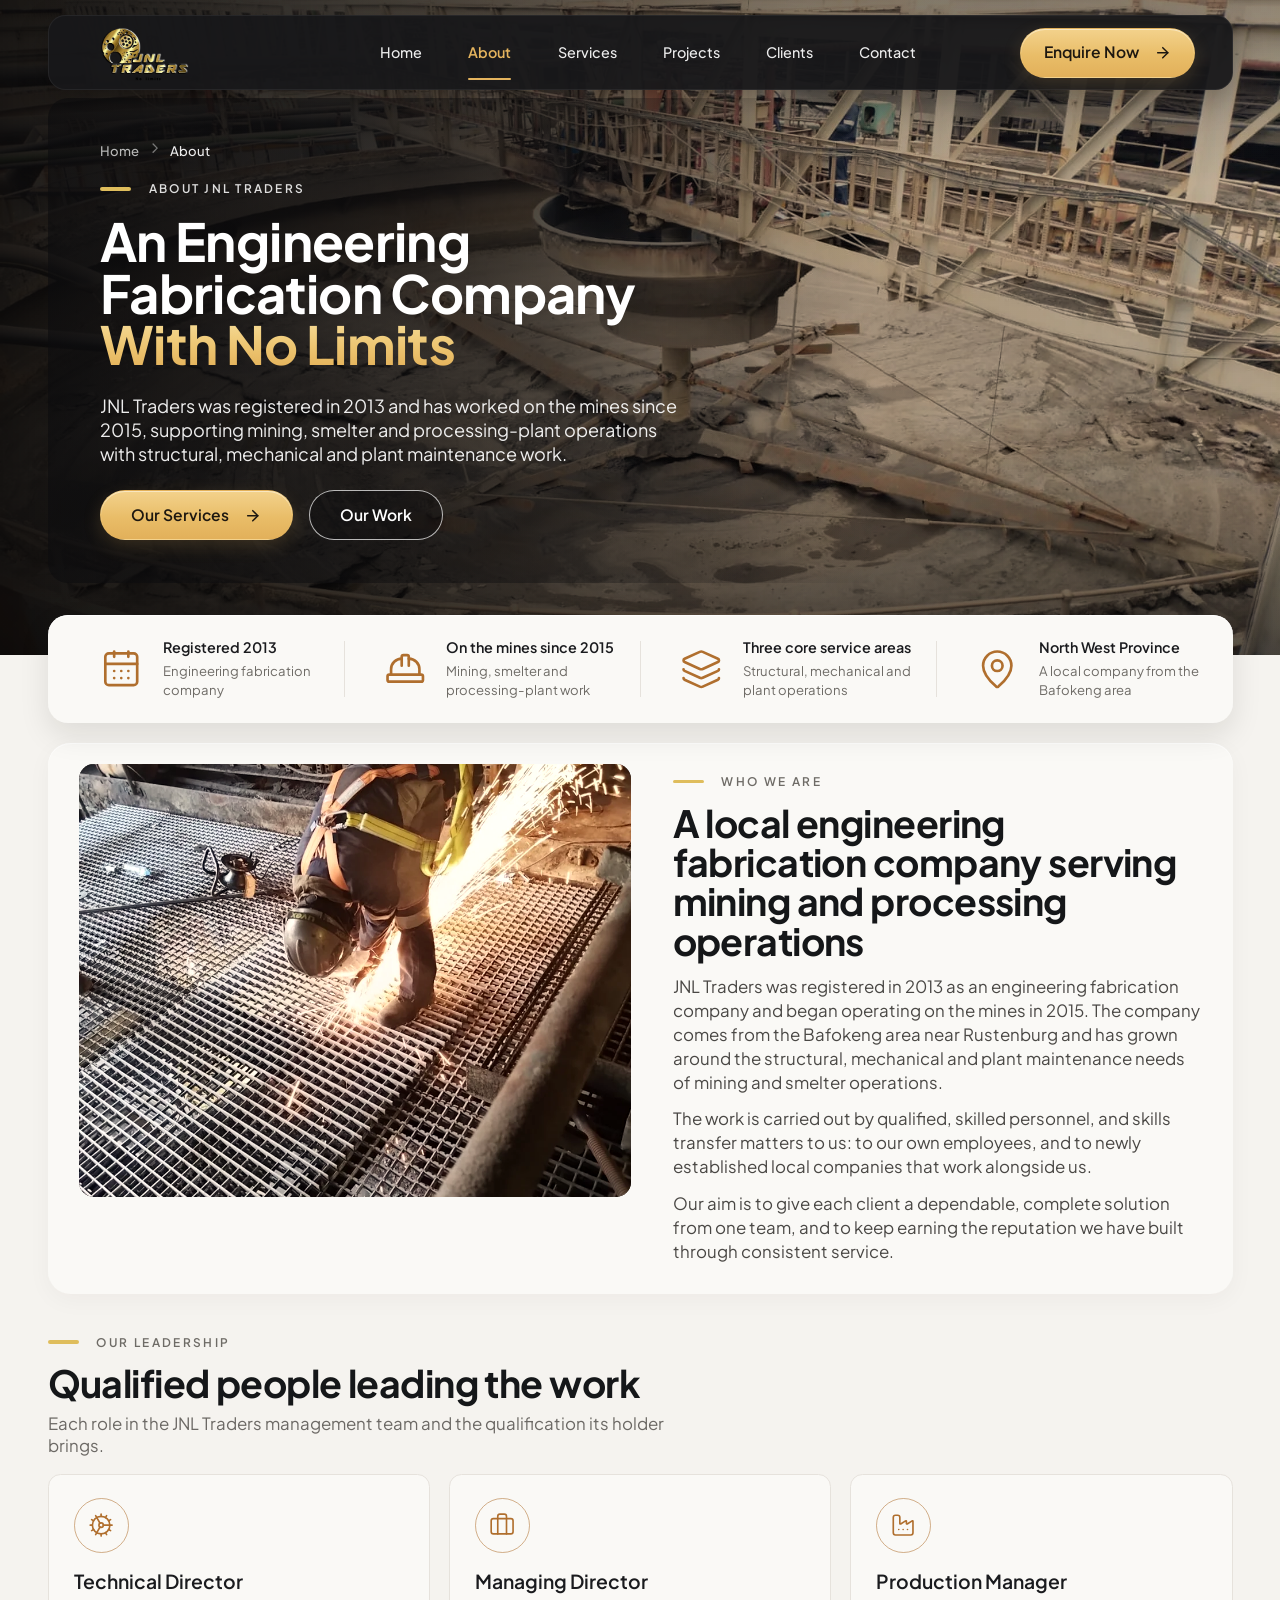
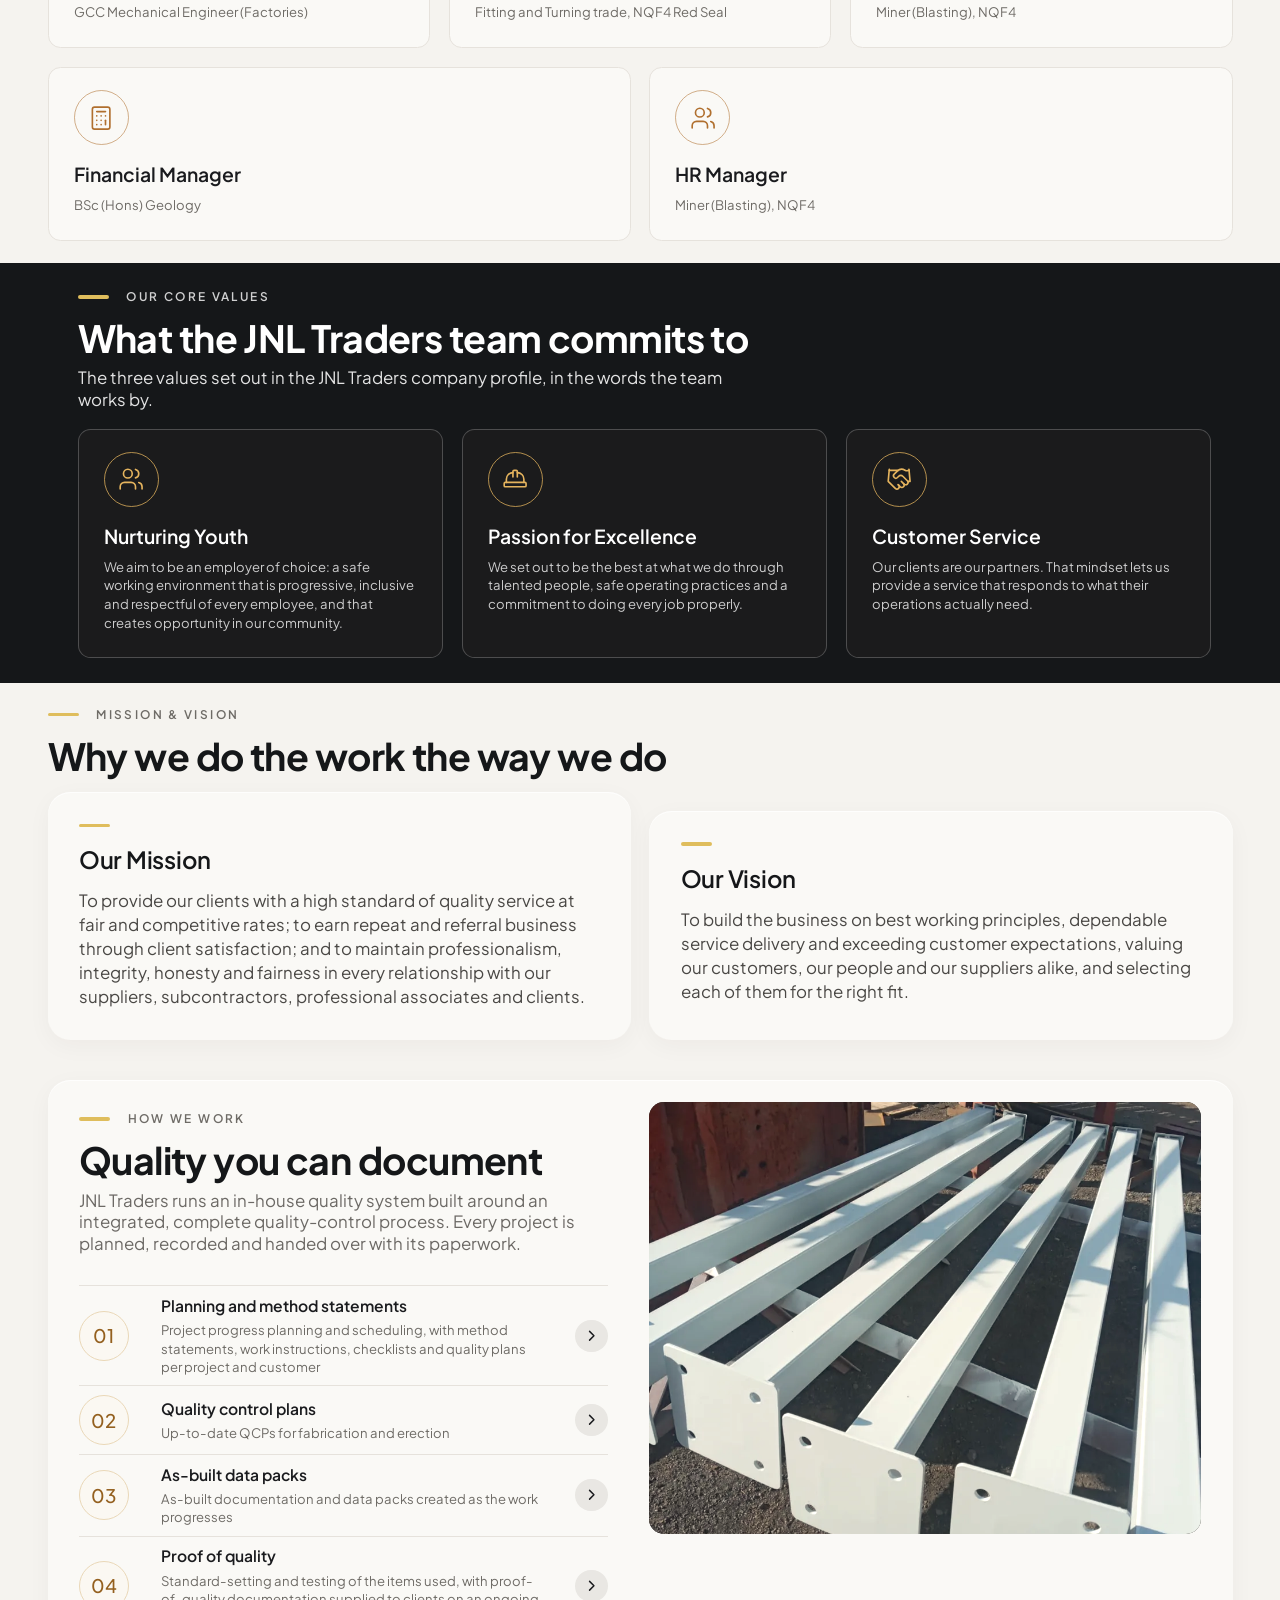
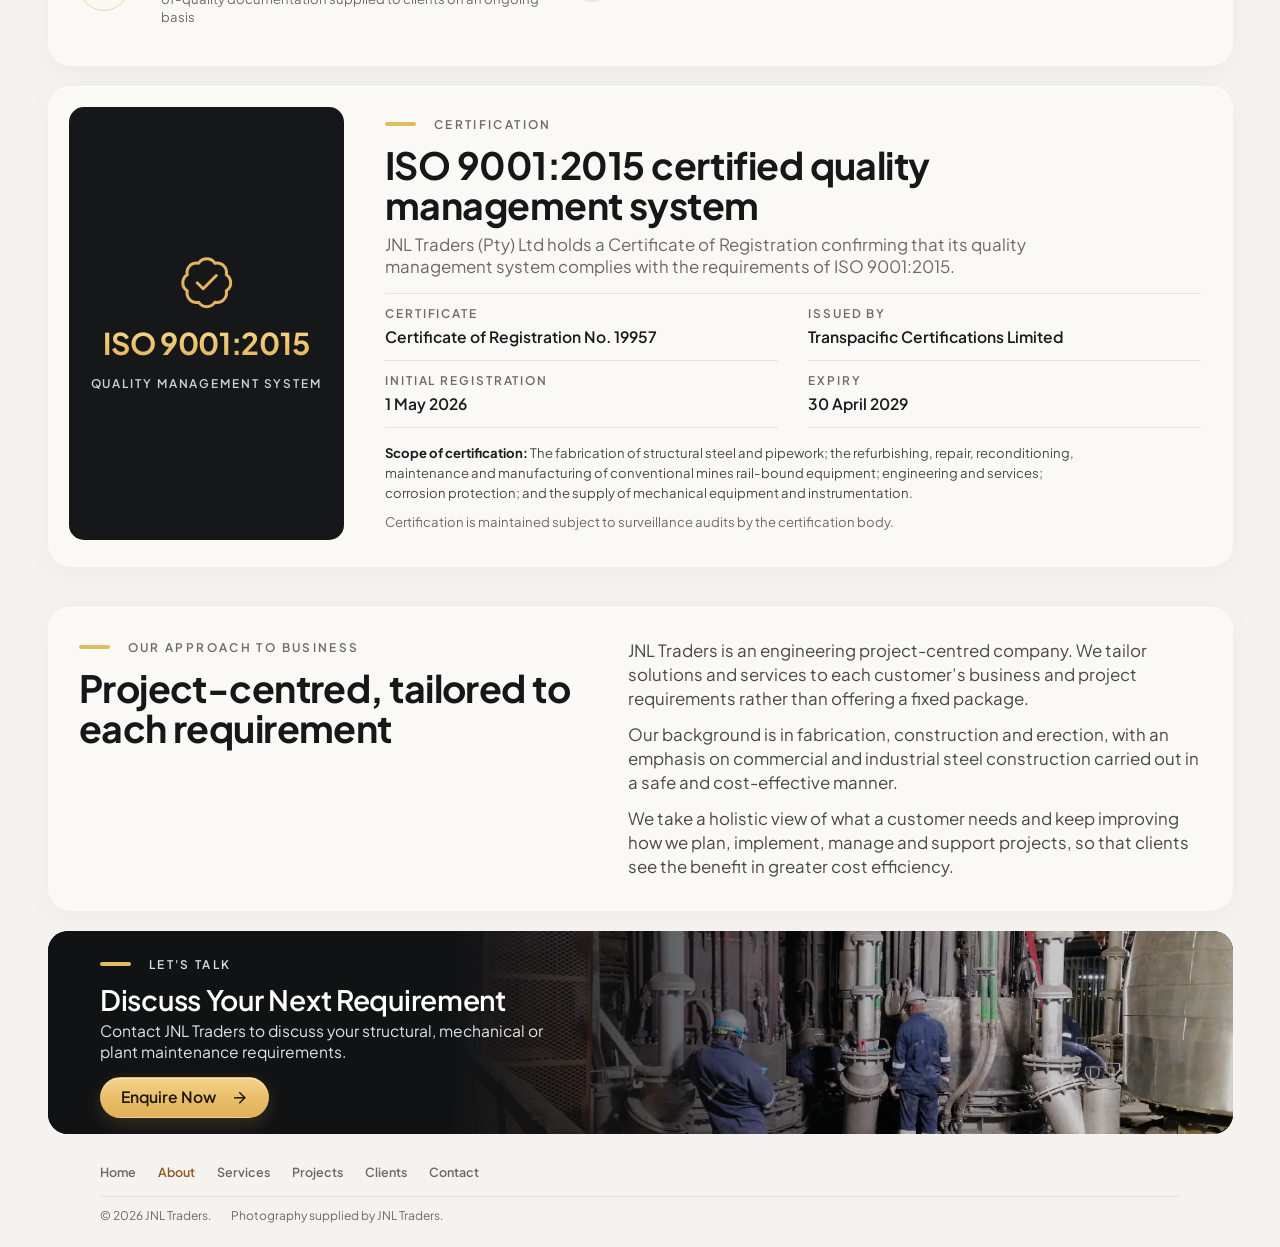
==== commit db935fe5: "Site build Ndumiso-Y/jnl-traders-web@deba08359c2af2abf5e70c7d49d13a863e1cc5c8" ====
--- a/about/index.html
+++ b/about/index.html
@@ -7,22 +7,24 @@
     <meta name="description" content="JNL Traders is an engineering fabrication company registered in 2013, working on mines since 2015. Our story, values and quality system." />
     <link rel="icon" type="image/png" sizes="48x48" href="/brand/favicon-48.png" />
     <link rel="apple-touch-icon" href="/brand/apple-touch-icon.png" />
-    <script type="module" crossorigin src="/assets/about-B9vub6Sv.js"></script>
-    <link rel="modulepreload" crossorigin href="/assets/PageShell-D4_K_Pgw.js">
-    <link rel="modulepreload" crossorigin href="/assets/credentials-CASyqKVo.js">
-    <link rel="modulepreload" crossorigin href="/assets/factory-AqK0mC4F.js">
-    <link rel="modulepreload" crossorigin href="/assets/wrench-UlrUpFzu.js">
-    <link rel="modulepreload" crossorigin href="/assets/icons-B9P8hn7w.js">
-    <link rel="modulepreload" crossorigin href="/assets/image-G-_MB7Vk.js">
-    <link rel="modulepreload" crossorigin href="/assets/blocks-C0QsP0dO.js">
-    <link rel="modulepreload" crossorigin href="/assets/homepage-D6TCJrUc.js">
-    <link rel="modulepreload" crossorigin href="/assets/CredibilityStrip-DRuhqgCH.js">
-    <link rel="modulepreload" crossorigin href="/assets/PageHero-BzpEtOrF.js">
+    <script type="module" crossorigin src="/assets/about-AS1rMYwE.js"></script>
+    <link rel="modulepreload" crossorigin href="/assets/PageShell-O3vBacLb.js">
+    <link rel="modulepreload" crossorigin href="/assets/credentials-CRhAZuy_.js">
+    <link rel="modulepreload" crossorigin href="/assets/factory-CslHCM6a.js">
+    <link rel="modulepreload" crossorigin href="/assets/wrench-Cn-AK4aL.js">
+    <link rel="modulepreload" crossorigin href="/assets/icons-7N8mmbbW.js">
+    <link rel="modulepreload" crossorigin href="/assets/image-B7DkZUmy.js">
+    <link rel="modulepreload" crossorigin href="/assets/blocks-D4yFGiAz.js">
+    <link rel="modulepreload" crossorigin href="/assets/homepage-mye1WZIt.js">
+    <link rel="modulepreload" crossorigin href="/assets/CredibilityStrip-DocypSdx.js">
+    <link rel="modulepreload" crossorigin href="/assets/PageHero-CNKNUHcO.js">
+    <link rel="modulepreload" crossorigin href="/assets/Gate-gZLhX8Pe.js">
     <link rel="stylesheet" crossorigin href="/assets/PageShell-CTJHnuEZ.css">
     <link rel="stylesheet" crossorigin href="/assets/blocks-DO2ZzgAU.css">
     <link rel="stylesheet" crossorigin href="/assets/CredibilityStrip-DPrCYsFg.css">
     <link rel="stylesheet" crossorigin href="/assets/PageHero-BDqPw6J2.css">
-    <link rel="stylesheet" crossorigin href="/assets/about-BevgxCEN.css">
+    <link rel="stylesheet" crossorigin href="/assets/Gate-S_jBetLb.css">
+    <link rel="stylesheet" crossorigin href="/assets/about-CtVvFCz3.css">
     <link rel="preload" href="/assets/plus-jakarta-sans-latin-wght-normal-eXO_dkmS.woff2" as="font" type="font/woff2" crossorigin />
     <link rel="canonical" href="https://jnltraders.co.za/about/" />
     <meta property="og:type" content="website" />
@@ -38,6 +40,6 @@
     <meta name="twitter:card" content="summary_large_image" />
   </head>
   <body>
-    <div id="root"><link rel="preload" as="image" href="/brand/jnl-logo.webp"/><link rel="preload" as="image" imageSrcSet="/images/jnl/jnl-traders-circular-industrial-thickener-basin-960w.webp 960w, /images/jnl/jnl-traders-circular-industrial-thickener-basin.webp 1600w" imageSizes="(max-width: 767px) 270px, 100vw" fetchPriority="high"/><div id="top" class="page"><a class="skip-link" href="#main">Skip to content</a><header class="site-header"><div class="site-header__bar frame"><a class="site-header__logo" href="/" aria-label="JNL Traders — home"><img src="/brand/jnl-logo.webp" alt="JNL Traders logo" width="264" height="211"/></a><nav class="site-header__nav" aria-label="Primary"><button type="button" class="site-header__toggle" aria-expanded="false" aria-controls="_R_2_"><svg xmlns="http://www.w3.org/2000/svg" width="24" height="24" viewBox="0 0 24 24" fill="none" stroke="currentColor" stroke-width="2" stroke-linecap="round" stroke-linejoin="round" class="lucide lucide-menu" aria-hidden="true"><path d="M4 5h16"></path><path d="M4 12h16"></path><path d="M4 19h16"></path></svg><span class="visually-hidden">Open menu</span></button><ul id="_R_2_" class="site-header__links" data-open="false"><li><a href="/">Home</a></li><li><a href="/about/" aria-current="page">About</a></li><li><a href="/services/">Services</a></li><li><a href="/projects/">Projects</a></li><li><a href="/clients-partners/">Clients &amp; Partners</a></li><li><a href="/contact/">Contact</a></li><li class="site-header__menu-cta"><button type="button" class="btn btn--gold">Enquire Now <svg xmlns="http://www.w3.org/2000/svg" width="24" height="24" viewBox="0 0 24 24" fill="none" stroke="currentColor" stroke-width="2" stroke-linecap="round" stroke-linejoin="round" class="lucide lucide-arrow-right" aria-hidden="true"><path d="M5 12h14"></path><path d="m12 5 7 7-7 7"></path></svg></button></li></ul></nav><button type="button" class="btn btn--gold site-header__cta">Enquire Now <svg xmlns="http://www.w3.org/2000/svg" width="24" height="24" viewBox="0 0 24 24" fill="none" stroke="currentColor" stroke-width="2" stroke-linecap="round" stroke-linejoin="round" class="lucide lucide-arrow-right" aria-hidden="true"><path d="M5 12h14"></path><path d="m12 5 7 7-7 7"></path></svg></button></div></header><main id="main" tabindex="-1"><section class="phero" data-overlap="true" aria-labelledby="page-title"><div class="phero__media"><img src="/images/jnl/jnl-traders-circular-industrial-thickener-basin.webp" srcSet="/images/jnl/jnl-traders-circular-industrial-thickener-basin-960w.webp 960w, /images/jnl/jnl-traders-circular-industrial-thickener-basin.webp 1600w" sizes="(max-width: 767px) 270px, 100vw" alt="Overhead view of a large circular thickener basin with its rake mechanism at a processing plant" fetchPriority="high" style="object-position:50% 40%"/></div><div class="phero__inner frame"><nav class="phero__crumb" aria-label="Breadcrumb"><ol><li><a href="/">Home</a></li><li aria-hidden="true"><svg xmlns="http://www.w3.org/2000/svg" width="24" height="24" viewBox="0 0 24 24" fill="none" stroke="currentColor" stroke-width="2" stroke-linecap="round" stroke-linejoin="round" class="lucide lucide-chevron-right" aria-hidden="true"><path d="m9 18 6-6-6-6"></path></svg></li><li aria-current="page">About</li></ol></nav><p class="eyebrow phero__eyebrow">About JNL Traders</p><h1 id="page-title" class="phero__title"><span>An Engineering</span><span>Fabrication Company</span><span class="phero__accent">With No Limits</span></h1><p class="phero__lead">JNL Traders was registered in 2013 and has worked on the mines since 2015, supporting mining, smelter and processing-plant operations with structural, mechanical and plant maintenance work.</p><div class="phero__actions"><a class="btn btn--gold" href="/services/">Our Services <svg xmlns="http://www.w3.org/2000/svg" width="24" height="24" viewBox="0 0 24 24" fill="none" stroke="currentColor" stroke-width="2" stroke-linecap="round" stroke-linejoin="round" class="lucide lucide-arrow-right" aria-hidden="true"><path d="M5 12h14"></path><path d="m12 5 7 7-7 7"></path></svg></a><a class="btn btn--ghost" href="/projects/">Our Work</a></div></div></section><section class="cred" aria-label="Company facts"><ul class="cred__strip frame"><li class="cred__item" data-status="profile"><svg xmlns="http://www.w3.org/2000/svg" width="24" height="24" viewBox="0 0 24 24" fill="none" stroke="currentColor" stroke-width="1.5" stroke-linecap="round" stroke-linejoin="round" class="lucide lucide-calendar-days cred__icon" aria-hidden="true"><path d="M8 2v3"></path><path d="M16 2v3"></path><rect x="3" y="3" width="18" height="18" rx="2"></rect><path d="M3 9h18"></path><path d="M8 13h.01"></path><path d="M12 13h.01"></path><path d="M16 13h.01"></path><path d="M8 17h.01"></path><path d="M12 17h.01"></path><path d="M16 17h.01"></path></svg><div><p class="cred__title">Registered 2013</p><p class="cred__desc">Engineering fabrication company</p></div></li><li class="cred__item" data-status="profile"><svg xmlns="http://www.w3.org/2000/svg" width="24" height="24" viewBox="0 0 24 24" fill="none" stroke="currentColor" stroke-width="1.5" stroke-linecap="round" stroke-linejoin="round" class="lucide lucide-hard-hat cred__icon" aria-hidden="true"><path d="M10 10V5a1 1 0 0 1 1-1h2a1 1 0 0 1 1 1v5"></path><path d="M14 6a6 6 0 0 1 6 6v3"></path><path d="M4 15v-3a6 6 0 0 1 6-6"></path><rect x="2" y="15" width="20" height="4" rx="1"></rect></svg><div><p class="cred__title">On the mines since 2015</p><p class="cred__desc">Mining, smelter and processing-plant work</p></div></li><li class="cred__item" data-status="profile"><svg xmlns="http://www.w3.org/2000/svg" width="24" height="24" viewBox="0 0 24 24" fill="none" stroke="currentColor" stroke-width="1.5" stroke-linecap="round" stroke-linejoin="round" class="lucide lucide-layers lucide-layers-3 cred__icon" aria-hidden="true"><path d="M12.83 2.18a2 2 0 0 0-1.66 0L2.6 6.08a1 1 0 0 0 0 1.83l8.58 3.91a2 2 0 0 0 1.66 0l8.58-3.9a1 1 0 0 0 0-1.83z"></path><path d="M2 12a1 1 0 0 0 .58.91l8.6 3.91a2 2 0 0 0 1.65 0l8.58-3.9A1 1 0 0 0 22 12"></path><path d="M2 17a1 1 0 0 0 .58.91l8.6 3.91a2 2 0 0 0 1.65 0l8.58-3.9A1 1 0 0 0 22 17"></path></svg><div><p class="cred__title">Three core service areas</p><p class="cred__desc">Structural, mechanical and plant operations</p></div></li><li class="cred__item" data-status="profile"><svg xmlns="http://www.w3.org/2000/svg" width="24" height="24" viewBox="0 0 24 24" fill="none" stroke="currentColor" stroke-width="1.5" stroke-linecap="round" stroke-linejoin="round" class="lucide lucide-map-pin cred__icon" aria-hidden="true"><path d="M20 10c0 4.993-5.539 10.193-7.399 11.799a1 1 0 0 1-1.202 0C9.539 20.193 4 14.993 4 10a8 8 0 0 1 16 0"></path><circle cx="12" cy="10" r="3"></circle></svg><div><p class="cred__title">North West Province</p><p class="cred__desc">A local company from the Bafokeng area</p></div></li></ul></section><section class="sec sec--light" aria-labelledby="story-title"><div class="sec__inner frame"><div class="panel split"><figure class="split__media"><img src="/images/jnl/jnl-traders-metal-grinding-sparks-industrial-worker.webp" alt="Worker cutting steel on a grated platform inside a plant, with bright sparks" loading="lazy" style="object-position:50% 45%"/></figure><div class="split__body"><div class="sec-head"><div><p class="eyebrow sec-head__eyebrow">Who We Are</p><h2 id="story-title" class="sec-head__title">A local engineering fabrication company serving mining and processing operations</h2></div></div><div class="rich" data-status="profile"><p>JNL Traders was registered in 2013 as an engineering fabrication company and began operating on the mines in 2015. The company comes from the Bafokeng area near Rustenburg and has grown around the structural, mechanical and plant maintenance needs of mining and smelter operations.</p><p>The work is carried out by qualified, skilled personnel, and skills transfer matters to us: to our own employees, and to newly established local companies that work alongside us.</p><p>Our aim is to give each client a dependable, complete solution from one team, and to keep earning the reputation we have built through consistent service.</p></div></div></div></div></section><section class="sec sec--dark" aria-labelledby="values-title"><div class="sec__inner frame"><div class="sec-head"><div><p class="eyebrow sec-head__eyebrow">Our Core Values</p><h2 id="values-title" class="sec-head__title">What the JNL Traders team commits to</h2><p class="sec-head__intro">The three values set out in the JNL Traders company profile, in the words the team works by.</p></div></div><ul class="tiles" data-columns="3" data-count="3" aria-label="Core values"><li class="tile"><span class="tile__icon" aria-hidden="true"><svg xmlns="http://www.w3.org/2000/svg" width="24" height="24" viewBox="0 0 24 24" fill="none" stroke="currentColor" stroke-width="1.5" stroke-linecap="round" stroke-linejoin="round" class="lucide lucide-users" aria-hidden="true"><path d="M16 21v-2a4 4 0 0 0-4-4H6a4 4 0 0 0-4 4v2"></path><path d="M16 3.128a4 4 0 0 1 0 7.744"></path><path d="M22 21v-2a4 4 0 0 0-3-3.87"></path><circle cx="9" cy="7" r="4"></circle></svg></span><h3 class="tile__title">Nurturing Youth</h3><p class="tile__text">We aim to be an employer of choice: a safe working environment that is progressive, inclusive and respectful of every employee, and that creates opportunity in our community.</p></li><li class="tile"><span class="tile__icon" aria-hidden="true"><svg xmlns="http://www.w3.org/2000/svg" width="24" height="24" viewBox="0 0 24 24" fill="none" stroke="currentColor" stroke-width="1.5" stroke-linecap="round" stroke-linejoin="round" class="lucide lucide-hard-hat" aria-hidden="true"><path d="M10 10V5a1 1 0 0 1 1-1h2a1 1 0 0 1 1 1v5"></path><path d="M14 6a6 6 0 0 1 6 6v3"></path><path d="M4 15v-3a6 6 0 0 1 6-6"></path><rect x="2" y="15" width="20" height="4" rx="1"></rect></svg></span><h3 class="tile__title">Passion for Excellence</h3><p class="tile__text">We set out to be the best at what we do through talented people, safe operating practices and a commitment to doing every job properly.</p></li><li class="tile"><span class="tile__icon" aria-hidden="true"><svg xmlns="http://www.w3.org/2000/svg" width="24" height="24" viewBox="0 0 24 24" fill="none" stroke="currentColor" stroke-width="1.5" stroke-linecap="round" stroke-linejoin="round" class="lucide lucide-handshake" aria-hidden="true"><path d="m11 17 2 2a1 1 0 1 0 3-3"></path><path d="m14 14 2.5 2.5a1 1 0 1 0 3-3l-3.88-3.88a3 3 0 0 0-4.24 0l-.88.88a1 1 0 1 1-3-3l2.81-2.81a5.79 5.79 0 0 1 7.06-.87l.47.28a2 2 0 0 0 1.42.25L21 4"></path><path d="m21 3 1 11h-2"></path><path d="M3 3 2 14l6.5 6.5a1 1 0 1 0 3-3"></path><path d="M3 4h8"></path></svg></span><h3 class="tile__title">Customer Service</h3><p class="tile__text">Our clients are our partners. That mindset lets us provide a service that responds to what their operations actually need.</p></li></ul></div></section><section class="sec sec--light" aria-labelledby="mission-title"><div class="sec__inner frame"><div class="sec-head"><div><p class="eyebrow sec-head__eyebrow">Mission &amp; Vision</p><h2 id="mission-title" class="sec-head__title">Why we do the work the way we do</h2></div></div><div class="about-mv" data-status="profile"><div class="panel about-mv__item"><h3>Our Mission</h3><p>To provide our clients with a high standard of quality service at fair and competitive rates; to earn repeat and referral business through client satisfaction; and to maintain professionalism, integrity, honesty and fairness in every relationship with our suppliers, subcontractors, professional associates and clients.</p></div><div class="panel about-mv__item"><h3>Our Vision</h3><p>To build the business on best working principles, dependable service delivery and exceeding customer expectations, valuing our customers, our people and our suppliers alike, and selecting each of them for the right fit.</p></div></div></div></section><section class="sec sec--light" aria-labelledby="quality-title"><div class="sec__inner frame"><div class="panel split" data-reverse="true"><figure class="split__media"><img src="/images/jnl/jnl-traders-white-fabricated-steel-support-beams.webp" alt="Rows of white-painted fabricated steel support beams in a workshop" loading="lazy" style="object-position:50% 55%"/></figure><div class="split__body"><div class="sec-head"><div><p class="eyebrow sec-head__eyebrow">How We Work</p><h2 id="quality-title" class="sec-head__title">Quality you can document</h2><p class="sec-head__intro">JNL Traders runs an in-house quality system built around an integrated, complete quality-control process. Every project is planned, recorded and handed over with its paperwork.</p></div></div><ol class="numbered" data-status="profile"><li class="numbered__row"><span class="numbered__num" aria-hidden="true">01</span><span class="numbered__text"><span class="numbered__title">Planning and method statements</span><span class="numbered__desc">Project progress planning and scheduling, with method statements, work instructions, checklists and quality plans per project and customer</span></span><span class="numbered__chev" aria-hidden="true"><svg xmlns="http://www.w3.org/2000/svg" width="24" height="24" viewBox="0 0 24 24" fill="none" stroke="currentColor" stroke-width="2" stroke-linecap="round" stroke-linejoin="round" class="lucide lucide-chevron-right" aria-hidden="true"><path d="m9 18 6-6-6-6"></path></svg></span></li><li class="numbered__row"><span class="numbered__num" aria-hidden="true">02</span><span class="numbered__text"><span class="numbered__title">Quality control plans</span><span class="numbered__desc">Up-to-date QCPs for fabrication and erection</span></span><span class="numbered__chev" aria-hidden="true"><svg xmlns="http://www.w3.org/2000/svg" width="24" height="24" viewBox="0 0 24 24" fill="none" stroke="currentColor" stroke-width="2" stroke-linecap="round" stroke-linejoin="round" class="lucide lucide-chevron-right" aria-hidden="true"><path d="m9 18 6-6-6-6"></path></svg></span></li><li class="numbered__row"><span class="numbered__num" aria-hidden="true">03</span><span class="numbered__text"><span class="numbered__title">As-built data packs</span><span class="numbered__desc">As-built documentation and data packs created as the work progresses</span></span><span class="numbered__chev" aria-hidden="true"><svg xmlns="http://www.w3.org/2000/svg" width="24" height="24" viewBox="0 0 24 24" fill="none" stroke="currentColor" stroke-width="2" stroke-linecap="round" stroke-linejoin="round" class="lucide lucide-chevron-right" aria-hidden="true"><path d="m9 18 6-6-6-6"></path></svg></span></li><li class="numbered__row"><span class="numbered__num" aria-hidden="true">04</span><span class="numbered__text"><span class="numbered__title">Proof of quality</span><span class="numbered__desc">Standard-setting and testing of the items used, with proof-of-quality documentation supplied to clients on an ongoing basis</span></span><span class="numbered__chev" aria-hidden="true"><svg xmlns="http://www.w3.org/2000/svg" width="24" height="24" viewBox="0 0 24 24" fill="none" stroke="currentColor" stroke-width="2" stroke-linecap="round" stroke-linejoin="round" class="lucide lucide-chevron-right" aria-hidden="true"><path d="m9 18 6-6-6-6"></path></svg></span></li></ol></div></div></div></section><section class="sec sec--light about-cert" aria-labelledby="cert-title"><div class="sec__inner frame"><div class="gate" data-gate="isoCertificate"><div class="panel about-cert__panel"><div class="about-cert__mark" aria-hidden="true"><svg xmlns="http://www.w3.org/2000/svg" width="24" height="24" viewBox="0 0 24 24" fill="none" stroke="currentColor" stroke-width="1.25" stroke-linecap="round" stroke-linejoin="round" class="lucide lucide-badge-check lucide-verified" aria-hidden="true"><path d="M3.85 8.62a4 4 0 0 1 4.78-4.77 4 4 0 0 1 6.74 0 4 4 0 0 1 4.78 4.78 4 4 0 0 1 0 6.74 4 4 0 0 1-4.77 4.78 4 4 0 0 1-6.75 0 4 4 0 0 1-4.78-4.77 4 4 0 0 1 0-6.76Z"></path><path d="m16 9-5.5 5.5L8 12"></path></svg><span class="about-cert__std">ISO 9001:2015</span><span class="about-cert__sys">Quality Management System</span></div><div class="about-cert__body"><div class="sec-head"><div><p class="eyebrow sec-head__eyebrow">Certification</p><h2 id="cert-title" class="sec-head__title">ISO 9001:2015 certified quality management system</h2><p class="sec-head__intro">JNL Traders (Pty) Ltd holds a Certificate of Registration confirming that its quality management system complies with the requirements of ISO 9001:2015.</p></div></div><dl class="about-cert__facts"><div><dt>Certificate</dt><dd>Certificate of Registration No. 19957</dd></div><div><dt>Issued by</dt><dd>Transpacific Certifications Limited</dd></div><div><dt>Initial registration</dt><dd>1 May 2026</dd></div><div><dt>Expiry</dt><dd>30 April 2029</dd></div></dl><p class="about-cert__scope"><strong>Scope of certification<!-- -->:</strong> <!-- -->The fabrication of structural steel and pipework; the refurbishing, repair, reconditioning, maintenance and manufacturing of conventional mines rail-bound equipment; engineering and services; corrosion protection; and the supply of mechanical equipment and instrumentation.</p><p class="about-cert__note">Certification is maintained subject to surveillance audits by the certification body.</p></div></div></div></div></section><section class="sec sec--light about-strategy" aria-labelledby="strategy-title"><div class="sec__inner frame"><div class="panel"><div class="about-strategy__grid"><div class="sec-head"><div><p class="eyebrow sec-head__eyebrow">Our Approach to Business</p><h2 id="strategy-title" class="sec-head__title">Project-centred, tailored to each requirement</h2></div></div><div class="rich" data-status="profile"><p>JNL Traders is an engineering project-centred company. We tailor solutions and services to each customer’s business and project requirements rather than offering a fixed package.</p><p>Our background is in fabrication, construction and erection, with an emphasis on commercial and industrial steel construction carried out in a safe and cost-effective manner.</p><p>We take a holistic view of what a customer needs and keep improving how we plan, implement, manage and support projects, so that clients see the benefit in greater cost efficiency.</p></div></div></div></div></section><section id="contact" class="cta" aria-labelledby="cta-title"><div class="cta__panel frame"><img class="cta__img" src="/images/jnl/jnl-traders-workers-near-vertical-industrial-pipework.webp" srcSet="/images/jnl/jnl-traders-workers-near-vertical-industrial-pipework-960w.webp 960w, /images/jnl/jnl-traders-workers-near-vertical-industrial-pipework.webp 1280w" sizes="100vw" alt="" aria-hidden="true" loading="lazy"/><div class="cta__body"><p class="eyebrow cta__eyebrow">Let&#x27;s Talk</p><h2 id="cta-title" class="cta__title">Discuss Your Next Requirement</h2><p class="cta__text">Contact JNL Traders to discuss your structural, mechanical or plant maintenance requirements.</p><button type="button" class="btn btn--gold cta__btn">Enquire Now<!-- --> <svg xmlns="http://www.w3.org/2000/svg" width="24" height="24" viewBox="0 0 24 24" fill="none" stroke="currentColor" stroke-width="2" stroke-linecap="round" stroke-linejoin="round" class="lucide lucide-arrow-right" aria-hidden="true"><path d="M5 12h14"></path><path d="m12 5 7 7-7 7"></path></svg></button></div></div></section></main><footer class="site-footer"><div class="site-footer__inner frame"><nav class="site-footer__nav" aria-label="Footer"><ul><li><a href="/">Home</a></li><li><a href="/about/" aria-current="page">About</a></li><li><a href="/services/">Services</a></li><li><a href="/projects/">Projects</a></li><li><a href="/clients-partners/">Clients &amp; Partners</a></li><li><a href="/contact/">Contact</a></li></ul></nav><div class="site-footer__notes"><p>© 2026 JNL Traders.</p><p>Photography supplied by JNL Traders.</p></div></div></footer><dialog class="enq" aria-labelledby="enq-title"><div class="enq__head"><h2 id="enq-title">Enquire Now</h2><form method="dialog"><button class="enq__close" aria-label="Close enquiry form"><svg xmlns="http://www.w3.org/2000/svg" width="24" height="24" viewBox="0 0 24 24" fill="none" stroke="currentColor" stroke-width="2" stroke-linecap="round" stroke-linejoin="round" class="lucide lucide-x" aria-hidden="true"><path d="M18 6 6 18"></path><path d="m6 6 12 12"></path></svg></button></form></div><p class="enq__notice"><svg xmlns="http://www.w3.org/2000/svg" width="24" height="24" viewBox="0 0 24 24" fill="none" stroke="currentColor" stroke-width="2" stroke-linecap="round" stroke-linejoin="round" class="lucide lucide-info" aria-hidden="true"><circle cx="12" cy="12" r="10"></circle><path d="M12 16v-4"></path><path d="M12 8h.01"></path></svg><span><strong>Online enquiries are not connected yet.</strong> This form checks your entries but does not send them anywhere.<!-- --> <!-- -->Please email <a href="mailto:info@jnltraders.co.za">info@jnltraders.co.za</a> instead.</span></p><form class="enq__form" noValidate=""><div class="enq__row"><div class="enq__field"><label for="enq-name">Full name <span aria-hidden="true">*</span></label><input id="enq-name" autoComplete="name" maxLength="120" required="" name="name"/></div><div class="enq__field"><label for="enq-company">Company</label><input id="enq-company" autoComplete="organization" maxLength="120" name="company"/></div></div><div class="enq__row"><div class="enq__field"><label for="enq-email">Email <span aria-hidden="true">*</span></label><input id="enq-email" type="email" autoComplete="email" maxLength="254" required="" name="email"/></div><div class="enq__field"><label for="enq-phone">Phone</label><input id="enq-phone" type="tel" autoComplete="tel" maxLength="20" name="phone"/></div></div><div class="enq__field"><label for="enq-service">Service area <span aria-hidden="true">*</span></label><select id="enq-service" name="service" required=""><option value="" disabled="" selected="">Select a service area</option><option>Structural Services</option><option>Mechanical Services</option><option>Plant Operations</option><option>Other / not sure</option></select></div><div class="enq__field"><label for="enq-message">Your requirement <span aria-hidden="true">*</span></label><textarea id="enq-message" name="message" rows="4" maxLength="5000" required=""></textarea></div><p class="enq__req">* Required</p><div role="status" aria-live="polite" class="enq__status"></div><button type="submit" class="btn btn--gold enq__submit">Check enquiry</button></form></dialog></div></div>
+    <div id="root"><link rel="preload" as="image" href="/brand/jnl-logo.webp"/><link rel="preload" as="image" imageSrcSet="/images/jnl/jnl-traders-circular-industrial-thickener-basin-960w.webp 960w, /images/jnl/jnl-traders-circular-industrial-thickener-basin.webp 1600w" imageSizes="(max-width: 767px) 270px, 100vw" fetchPriority="high"/><div id="top" class="page"><a class="skip-link" href="#main">Skip to content</a><header class="site-header"><div class="site-header__bar frame"><a class="site-header__logo" href="/" aria-label="JNL Traders — home"><img src="/brand/jnl-logo.webp" alt="JNL Traders logo" width="264" height="211"/></a><nav class="site-header__nav" aria-label="Primary"><button type="button" class="site-header__toggle" aria-expanded="false" aria-controls="_R_2_"><svg xmlns="http://www.w3.org/2000/svg" width="24" height="24" viewBox="0 0 24 24" fill="none" stroke="currentColor" stroke-width="2" stroke-linecap="round" stroke-linejoin="round" class="lucide lucide-menu" aria-hidden="true"><path d="M4 5h16"></path><path d="M4 12h16"></path><path d="M4 19h16"></path></svg><span class="visually-hidden">Open menu</span></button><ul id="_R_2_" class="site-header__links" data-open="false"><li><a href="/">Home</a></li><li><a href="/about/" aria-current="page">About</a></li><li><a href="/services/">Services</a></li><li><a href="/projects/">Projects</a></li><li><a href="/clients-partners/">Clients</a></li><li><a href="/contact/">Contact</a></li><li class="site-header__menu-cta"><button type="button" class="btn btn--gold">Enquire Now <svg xmlns="http://www.w3.org/2000/svg" width="24" height="24" viewBox="0 0 24 24" fill="none" stroke="currentColor" stroke-width="2" stroke-linecap="round" stroke-linejoin="round" class="lucide lucide-arrow-right" aria-hidden="true"><path d="M5 12h14"></path><path d="m12 5 7 7-7 7"></path></svg></button></li></ul></nav><button type="button" class="btn btn--gold site-header__cta">Enquire Now <svg xmlns="http://www.w3.org/2000/svg" width="24" height="24" viewBox="0 0 24 24" fill="none" stroke="currentColor" stroke-width="2" stroke-linecap="round" stroke-linejoin="round" class="lucide lucide-arrow-right" aria-hidden="true"><path d="M5 12h14"></path><path d="m12 5 7 7-7 7"></path></svg></button></div></header><main id="main" tabindex="-1"><section class="phero" data-overlap="true" aria-labelledby="page-title"><div class="phero__media"><img src="/images/jnl/jnl-traders-circular-industrial-thickener-basin.webp" srcSet="/images/jnl/jnl-traders-circular-industrial-thickener-basin-960w.webp 960w, /images/jnl/jnl-traders-circular-industrial-thickener-basin.webp 1600w" sizes="(max-width: 767px) 270px, 100vw" alt="Overhead view of a large circular thickener basin with its rake mechanism at a processing plant" fetchPriority="high" style="object-position:50% 40%"/></div><div class="phero__inner frame"><nav class="phero__crumb" aria-label="Breadcrumb"><ol><li><a href="/">Home</a></li><li aria-hidden="true"><svg xmlns="http://www.w3.org/2000/svg" width="24" height="24" viewBox="0 0 24 24" fill="none" stroke="currentColor" stroke-width="2" stroke-linecap="round" stroke-linejoin="round" class="lucide lucide-chevron-right" aria-hidden="true"><path d="m9 18 6-6-6-6"></path></svg></li><li aria-current="page">About</li></ol></nav><p class="eyebrow phero__eyebrow">About JNL Traders</p><h1 id="page-title" class="phero__title"><span>An Engineering</span><span>Fabrication Company</span><span class="phero__accent">With No Limits</span></h1><p class="phero__lead">JNL Traders was registered in 2013 and has worked on the mines since 2015, supporting mining, smelter and processing-plant operations with structural, mechanical and plant maintenance work.</p><div class="phero__actions"><a class="btn btn--gold" href="/services/">Our Services <svg xmlns="http://www.w3.org/2000/svg" width="24" height="24" viewBox="0 0 24 24" fill="none" stroke="currentColor" stroke-width="2" stroke-linecap="round" stroke-linejoin="round" class="lucide lucide-arrow-right" aria-hidden="true"><path d="M5 12h14"></path><path d="m12 5 7 7-7 7"></path></svg></a><a class="btn btn--ghost" href="/projects/">Our Work</a></div></div></section><section class="cred" aria-label="Company facts"><ul class="cred__strip frame"><li class="cred__item" data-status="profile"><svg xmlns="http://www.w3.org/2000/svg" width="24" height="24" viewBox="0 0 24 24" fill="none" stroke="currentColor" stroke-width="1.5" stroke-linecap="round" stroke-linejoin="round" class="lucide lucide-calendar-days cred__icon" aria-hidden="true"><path d="M8 2v3"></path><path d="M16 2v3"></path><rect x="3" y="3" width="18" height="18" rx="2"></rect><path d="M3 9h18"></path><path d="M8 13h.01"></path><path d="M12 13h.01"></path><path d="M16 13h.01"></path><path d="M8 17h.01"></path><path d="M12 17h.01"></path><path d="M16 17h.01"></path></svg><div><p class="cred__title">Registered 2013</p><p class="cred__desc">Engineering fabrication company</p></div></li><li class="cred__item" data-status="profile"><svg xmlns="http://www.w3.org/2000/svg" width="24" height="24" viewBox="0 0 24 24" fill="none" stroke="currentColor" stroke-width="1.5" stroke-linecap="round" stroke-linejoin="round" class="lucide lucide-hard-hat cred__icon" aria-hidden="true"><path d="M10 10V5a1 1 0 0 1 1-1h2a1 1 0 0 1 1 1v5"></path><path d="M14 6a6 6 0 0 1 6 6v3"></path><path d="M4 15v-3a6 6 0 0 1 6-6"></path><rect x="2" y="15" width="20" height="4" rx="1"></rect></svg><div><p class="cred__title">On the mines since 2015</p><p class="cred__desc">Mining, smelter and processing-plant work</p></div></li><li class="cred__item" data-status="profile"><svg xmlns="http://www.w3.org/2000/svg" width="24" height="24" viewBox="0 0 24 24" fill="none" stroke="currentColor" stroke-width="1.5" stroke-linecap="round" stroke-linejoin="round" class="lucide lucide-layers lucide-layers-3 cred__icon" aria-hidden="true"><path d="M12.83 2.18a2 2 0 0 0-1.66 0L2.6 6.08a1 1 0 0 0 0 1.83l8.58 3.91a2 2 0 0 0 1.66 0l8.58-3.9a1 1 0 0 0 0-1.83z"></path><path d="M2 12a1 1 0 0 0 .58.91l8.6 3.91a2 2 0 0 0 1.65 0l8.58-3.9A1 1 0 0 0 22 12"></path><path d="M2 17a1 1 0 0 0 .58.91l8.6 3.91a2 2 0 0 0 1.65 0l8.58-3.9A1 1 0 0 0 22 17"></path></svg><div><p class="cred__title">Three core service areas</p><p class="cred__desc">Structural, mechanical and plant operations</p></div></li><li class="cred__item" data-status="profile"><svg xmlns="http://www.w3.org/2000/svg" width="24" height="24" viewBox="0 0 24 24" fill="none" stroke="currentColor" stroke-width="1.5" stroke-linecap="round" stroke-linejoin="round" class="lucide lucide-map-pin cred__icon" aria-hidden="true"><path d="M20 10c0 4.993-5.539 10.193-7.399 11.799a1 1 0 0 1-1.202 0C9.539 20.193 4 14.993 4 10a8 8 0 0 1 16 0"></path><circle cx="12" cy="10" r="3"></circle></svg><div><p class="cred__title">North West Province</p><p class="cred__desc">A local company from the Bafokeng area</p></div></li></ul></section><section class="sec sec--light" aria-labelledby="story-title"><div class="sec__inner frame"><div class="panel split"><figure class="split__media"><img src="/images/jnl/jnl-traders-metal-grinding-sparks-industrial-worker.webp" alt="Worker cutting steel on a grated platform inside a plant, with bright sparks" loading="lazy" style="object-position:50% 45%"/></figure><div class="split__body"><div class="sec-head"><div><p class="eyebrow sec-head__eyebrow">Who We Are</p><h2 id="story-title" class="sec-head__title">A local engineering fabrication company serving mining and processing operations</h2></div></div><div class="rich" data-status="profile"><p>JNL Traders was registered in 2013 as an engineering fabrication company and began operating on the mines in 2015. The company comes from the Bafokeng area near Rustenburg and has grown around the structural, mechanical and plant maintenance needs of mining and smelter operations.</p><p>The work is carried out by qualified, skilled personnel, and skills transfer matters to us: to our own employees, and to newly established local companies that work alongside us.</p><p>Our aim is to give each client a dependable, complete solution from one team, and to keep earning the reputation we have built through consistent service.</p></div></div></div></div></section><section class="sec sec--light" aria-labelledby="leadership-title"><div class="sec__inner frame"><div class="sec-head"><div><p class="eyebrow sec-head__eyebrow">Our Leadership</p><h2 id="leadership-title" class="sec-head__title">Qualified people leading the work</h2><p class="sec-head__intro">Each role in the JNL Traders management team and the qualification its holder brings.</p></div></div><ul class="tiles" data-columns="3" data-count="5" aria-label="Leadership roles and qualifications"><li class="tile"><span class="tile__icon" aria-hidden="true"><svg xmlns="http://www.w3.org/2000/svg" width="24" height="24" viewBox="0 0 24 24" fill="none" stroke="currentColor" stroke-width="1.5" stroke-linecap="round" stroke-linejoin="round" class="lucide lucide-cog" aria-hidden="true"><path d="M11 10.27 7 3.34"></path><path d="m11 13.73-4 6.93"></path><path d="M12 22v-2"></path><path d="M12 2v2"></path><path d="M14 12h8"></path><path d="m17 20.66-1-1.73"></path><path d="m17 3.34-1 1.73"></path><path d="M2 12h2"></path><path d="m20.66 17-1.73-1"></path><path d="m20.66 7-1.73 1"></path><path d="m3.34 17 1.73-1"></path><path d="m3.34 7 1.73 1"></path><circle cx="12" cy="12" r="2"></circle><circle cx="12" cy="12" r="8"></circle></svg></span><h3 class="tile__title">Technical Director</h3><p class="tile__text">GCC Mechanical Engineer (Factories)</p></li><li class="tile"><span class="tile__icon" aria-hidden="true"><svg xmlns="http://www.w3.org/2000/svg" width="24" height="24" viewBox="0 0 24 24" fill="none" stroke="currentColor" stroke-width="1.5" stroke-linecap="round" stroke-linejoin="round" class="lucide lucide-briefcase" aria-hidden="true"><path d="M16 20V4a2 2 0 0 0-2-2h-4a2 2 0 0 0-2 2v16"></path><rect width="20" height="14" x="2" y="6" rx="2"></rect></svg></span><h3 class="tile__title">Managing Director</h3><p class="tile__text">Fitting and Turning trade, NQF4 Red Seal</p></li><li class="tile"><span class="tile__icon" aria-hidden="true"><svg xmlns="http://www.w3.org/2000/svg" width="24" height="24" viewBox="0 0 24 24" fill="none" stroke="currentColor" stroke-width="1.5" stroke-linecap="round" stroke-linejoin="round" class="lucide lucide-factory" aria-hidden="true"><path d="M12 16h.01"></path><path d="M16 16h.01"></path><path d="M3 19a2 2 0 0 0 2 2h14a2 2 0 0 0 2-2V8.5a.5.5 0 0 0-.769-.422l-4.462 2.844A.5.5 0 0 1 15 10.5v-2a.5.5 0 0 0-.769-.422L9.77 10.922A.5.5 0 0 1 9 10.5V5a2 2 0 0 0-2-2H5a2 2 0 0 0-2 2z"></path><path d="M8 16h.01"></path></svg></span><h3 class="tile__title">Production Manager</h3><p class="tile__text">Miner (Blasting), NQF4</p></li><li class="tile"><span class="tile__icon" aria-hidden="true"><svg xmlns="http://www.w3.org/2000/svg" width="24" height="24" viewBox="0 0 24 24" fill="none" stroke="currentColor" stroke-width="1.5" stroke-linecap="round" stroke-linejoin="round" class="lucide lucide-calculator" aria-hidden="true"><rect width="16" height="20" x="4" y="2" rx="2"></rect><line x1="8" x2="16" y1="6" y2="6"></line><line x1="16" x2="16" y1="14" y2="18"></line><path d="M16 10h.01"></path><path d="M12 10h.01"></path><path d="M8 10h.01"></path><path d="M12 14h.01"></path><path d="M8 14h.01"></path><path d="M12 18h.01"></path><path d="M8 18h.01"></path></svg></span><h3 class="tile__title">Financial Manager</h3><p class="tile__text">BSc (Hons) Geology</p></li><li class="tile"><span class="tile__icon" aria-hidden="true"><svg xmlns="http://www.w3.org/2000/svg" width="24" height="24" viewBox="0 0 24 24" fill="none" stroke="currentColor" stroke-width="1.5" stroke-linecap="round" stroke-linejoin="round" class="lucide lucide-users" aria-hidden="true"><path d="M16 21v-2a4 4 0 0 0-4-4H6a4 4 0 0 0-4 4v2"></path><path d="M16 3.128a4 4 0 0 1 0 7.744"></path><path d="M22 21v-2a4 4 0 0 0-3-3.87"></path><circle cx="9" cy="7" r="4"></circle></svg></span><h3 class="tile__title">HR Manager</h3><p class="tile__text">Miner (Blasting), NQF4</p></li></ul></div></section><section class="sec sec--dark" aria-labelledby="values-title"><div class="sec__inner frame"><div class="sec-head"><div><p class="eyebrow sec-head__eyebrow">Our Core Values</p><h2 id="values-title" class="sec-head__title">What the JNL Traders team commits to</h2><p class="sec-head__intro">The three values set out in the JNL Traders company profile, in the words the team works by.</p></div></div><ul class="tiles" data-columns="3" data-count="3" aria-label="Core values"><li class="tile"><span class="tile__icon" aria-hidden="true"><svg xmlns="http://www.w3.org/2000/svg" width="24" height="24" viewBox="0 0 24 24" fill="none" stroke="currentColor" stroke-width="1.5" stroke-linecap="round" stroke-linejoin="round" class="lucide lucide-users" aria-hidden="true"><path d="M16 21v-2a4 4 0 0 0-4-4H6a4 4 0 0 0-4 4v2"></path><path d="M16 3.128a4 4 0 0 1 0 7.744"></path><path d="M22 21v-2a4 4 0 0 0-3-3.87"></path><circle cx="9" cy="7" r="4"></circle></svg></span><h3 class="tile__title">Nurturing Youth</h3><p class="tile__text">We aim to be an employer of choice: a safe working environment that is progressive, inclusive and respectful of every employee, and that creates opportunity in our community.</p></li><li class="tile"><span class="tile__icon" aria-hidden="true"><svg xmlns="http://www.w3.org/2000/svg" width="24" height="24" viewBox="0 0 24 24" fill="none" stroke="currentColor" stroke-width="1.5" stroke-linecap="round" stroke-linejoin="round" class="lucide lucide-hard-hat" aria-hidden="true"><path d="M10 10V5a1 1 0 0 1 1-1h2a1 1 0 0 1 1 1v5"></path><path d="M14 6a6 6 0 0 1 6 6v3"></path><path d="M4 15v-3a6 6 0 0 1 6-6"></path><rect x="2" y="15" width="20" height="4" rx="1"></rect></svg></span><h3 class="tile__title">Passion for Excellence</h3><p class="tile__text">We set out to be the best at what we do through talented people, safe operating practices and a commitment to doing every job properly.</p></li><li class="tile"><span class="tile__icon" aria-hidden="true"><svg xmlns="http://www.w3.org/2000/svg" width="24" height="24" viewBox="0 0 24 24" fill="none" stroke="currentColor" stroke-width="1.5" stroke-linecap="round" stroke-linejoin="round" class="lucide lucide-handshake" aria-hidden="true"><path d="m11 17 2 2a1 1 0 1 0 3-3"></path><path d="m14 14 2.5 2.5a1 1 0 1 0 3-3l-3.88-3.88a3 3 0 0 0-4.24 0l-.88.88a1 1 0 1 1-3-3l2.81-2.81a5.79 5.79 0 0 1 7.06-.87l.47.28a2 2 0 0 0 1.42.25L21 4"></path><path d="m21 3 1 11h-2"></path><path d="M3 3 2 14l6.5 6.5a1 1 0 1 0 3-3"></path><path d="M3 4h8"></path></svg></span><h3 class="tile__title">Customer Service</h3><p class="tile__text">Our clients are our partners. That mindset lets us provide a service that responds to what their operations actually need.</p></li></ul></div></section><section class="sec sec--light" aria-labelledby="mission-title"><div class="sec__inner frame"><div class="sec-head"><div><p class="eyebrow sec-head__eyebrow">Mission &amp; Vision</p><h2 id="mission-title" class="sec-head__title">Why we do the work the way we do</h2></div></div><div class="about-mv" data-status="profile"><div class="panel about-mv__item"><h3>Our Mission</h3><p>To provide our clients with a high standard of quality service at fair and competitive rates; to earn repeat and referral business through client satisfaction; and to maintain professionalism, integrity, honesty and fairness in every relationship with our suppliers, subcontractors, professional associates and clients.</p></div><div class="panel about-mv__item"><h3>Our Vision</h3><p>To build the business on best working principles, dependable service delivery and exceeding customer expectations, valuing our customers, our people and our suppliers alike, and selecting each of them for the right fit.</p></div></div></div></section><section class="sec sec--light" aria-labelledby="quality-title"><div class="sec__inner frame"><div class="panel split" data-reverse="true"><figure class="split__media"><img src="/images/jnl/jnl-traders-white-fabricated-steel-support-beams.webp" alt="Rows of white-painted fabricated steel support beams in a workshop" loading="lazy" style="object-position:50% 55%"/></figure><div class="split__body"><div class="sec-head"><div><p class="eyebrow sec-head__eyebrow">How We Work</p><h2 id="quality-title" class="sec-head__title">Quality you can document</h2><p class="sec-head__intro">JNL Traders runs an in-house quality system built around an integrated, complete quality-control process. Every project is planned, recorded and handed over with its paperwork.</p></div></div><ol class="numbered" data-status="profile"><li class="numbered__row"><span class="numbered__num" aria-hidden="true">01</span><span class="numbered__text"><span class="numbered__title">Planning and method statements</span><span class="numbered__desc">Project progress planning and scheduling, with method statements, work instructions, checklists and quality plans per project and customer</span></span><span class="numbered__chev" aria-hidden="true"><svg xmlns="http://www.w3.org/2000/svg" width="24" height="24" viewBox="0 0 24 24" fill="none" stroke="currentColor" stroke-width="2" stroke-linecap="round" stroke-linejoin="round" class="lucide lucide-chevron-right" aria-hidden="true"><path d="m9 18 6-6-6-6"></path></svg></span></li><li class="numbered__row"><span class="numbered__num" aria-hidden="true">02</span><span class="numbered__text"><span class="numbered__title">Quality control plans</span><span class="numbered__desc">Up-to-date QCPs for fabrication and erection</span></span><span class="numbered__chev" aria-hidden="true"><svg xmlns="http://www.w3.org/2000/svg" width="24" height="24" viewBox="0 0 24 24" fill="none" stroke="currentColor" stroke-width="2" stroke-linecap="round" stroke-linejoin="round" class="lucide lucide-chevron-right" aria-hidden="true"><path d="m9 18 6-6-6-6"></path></svg></span></li><li class="numbered__row"><span class="numbered__num" aria-hidden="true">03</span><span class="numbered__text"><span class="numbered__title">As-built data packs</span><span class="numbered__desc">As-built documentation and data packs created as the work progresses</span></span><span class="numbered__chev" aria-hidden="true"><svg xmlns="http://www.w3.org/2000/svg" width="24" height="24" viewBox="0 0 24 24" fill="none" stroke="currentColor" stroke-width="2" stroke-linecap="round" stroke-linejoin="round" class="lucide lucide-chevron-right" aria-hidden="true"><path d="m9 18 6-6-6-6"></path></svg></span></li><li class="numbered__row"><span class="numbered__num" aria-hidden="true">04</span><span class="numbered__text"><span class="numbered__title">Proof of quality</span><span class="numbered__desc">Standard-setting and testing of the items used, with proof-of-quality documentation supplied to clients on an ongoing basis</span></span><span class="numbered__chev" aria-hidden="true"><svg xmlns="http://www.w3.org/2000/svg" width="24" height="24" viewBox="0 0 24 24" fill="none" stroke="currentColor" stroke-width="2" stroke-linecap="round" stroke-linejoin="round" class="lucide lucide-chevron-right" aria-hidden="true"><path d="m9 18 6-6-6-6"></path></svg></span></li></ol></div></div></div></section><section class="sec sec--light about-cert" aria-labelledby="cert-title"><div class="sec__inner frame"><div class="gate" data-gate="isoCertificate"><div class="panel about-cert__panel"><div class="about-cert__mark" aria-hidden="true"><svg xmlns="http://www.w3.org/2000/svg" width="24" height="24" viewBox="0 0 24 24" fill="none" stroke="currentColor" stroke-width="1.25" stroke-linecap="round" stroke-linejoin="round" class="lucide lucide-badge-check lucide-verified" aria-hidden="true"><path d="M3.85 8.62a4 4 0 0 1 4.78-4.77 4 4 0 0 1 6.74 0 4 4 0 0 1 4.78 4.78 4 4 0 0 1 0 6.74 4 4 0 0 1-4.77 4.78 4 4 0 0 1-6.75 0 4 4 0 0 1-4.78-4.77 4 4 0 0 1 0-6.76Z"></path><path d="m16 9-5.5 5.5L8 12"></path></svg><span class="about-cert__std">ISO 9001:2015</span><span class="about-cert__sys">Quality Management System</span></div><div class="about-cert__body"><div class="sec-head"><div><p class="eyebrow sec-head__eyebrow">Certification</p><h2 id="cert-title" class="sec-head__title">ISO 9001:2015 certified quality management system</h2><p class="sec-head__intro">JNL Traders (Pty) Ltd holds a Certificate of Registration confirming that its quality management system complies with the requirements of ISO 9001:2015.</p></div></div><dl class="about-cert__facts"><div><dt>Certificate</dt><dd>Certificate of Registration No. 19957</dd></div><div><dt>Issued by</dt><dd>Transpacific Certifications Limited</dd></div><div><dt>Initial registration</dt><dd>1 May 2026</dd></div><div><dt>Expiry</dt><dd>30 April 2029</dd></div></dl><p class="about-cert__scope"><strong>Scope of certification<!-- -->:</strong> <!-- -->The fabrication of structural steel and pipework; the refurbishing, repair, reconditioning, maintenance and manufacturing of conventional mines rail-bound equipment; engineering and services; corrosion protection; and the supply of mechanical equipment and instrumentation.</p><p class="about-cert__note">Certification is maintained subject to surveillance audits by the certification body.</p></div></div></div></div></section><section class="sec sec--light about-strategy" aria-labelledby="strategy-title"><div class="sec__inner frame"><div class="panel"><div class="about-strategy__grid"><div class="sec-head"><div><p class="eyebrow sec-head__eyebrow">Our Approach to Business</p><h2 id="strategy-title" class="sec-head__title">Project-centred, tailored to each requirement</h2></div></div><div class="rich" data-status="profile"><p>JNL Traders is an engineering project-centred company. We tailor solutions and services to each customer’s business and project requirements rather than offering a fixed package.</p><p>Our background is in fabrication, construction and erection, with an emphasis on commercial and industrial steel construction carried out in a safe and cost-effective manner.</p><p>We take a holistic view of what a customer needs and keep improving how we plan, implement, manage and support projects, so that clients see the benefit in greater cost efficiency.</p></div></div></div></div></section><section id="contact" class="cta" aria-labelledby="cta-title"><div class="cta__panel frame"><img class="cta__img" src="/images/jnl/jnl-traders-workers-near-vertical-industrial-pipework.webp" srcSet="/images/jnl/jnl-traders-workers-near-vertical-industrial-pipework-960w.webp 960w, /images/jnl/jnl-traders-workers-near-vertical-industrial-pipework.webp 1280w" sizes="100vw" alt="" aria-hidden="true" loading="lazy"/><div class="cta__body"><p class="eyebrow cta__eyebrow">Let&#x27;s Talk</p><h2 id="cta-title" class="cta__title">Discuss Your Next Requirement</h2><p class="cta__text">Contact JNL Traders to discuss your structural, mechanical or plant maintenance requirements.</p><button type="button" class="btn btn--gold cta__btn">Enquire Now<!-- --> <svg xmlns="http://www.w3.org/2000/svg" width="24" height="24" viewBox="0 0 24 24" fill="none" stroke="currentColor" stroke-width="2" stroke-linecap="round" stroke-linejoin="round" class="lucide lucide-arrow-right" aria-hidden="true"><path d="M5 12h14"></path><path d="m12 5 7 7-7 7"></path></svg></button></div></div></section></main><footer class="site-footer"><div class="site-footer__inner frame"><nav class="site-footer__nav" aria-label="Footer"><ul><li><a href="/">Home</a></li><li><a href="/about/" aria-current="page">About</a></li><li><a href="/services/">Services</a></li><li><a href="/projects/">Projects</a></li><li><a href="/clients-partners/">Clients</a></li><li><a href="/contact/">Contact</a></li></ul></nav><div class="site-footer__notes"><p>© 2026 JNL Traders.</p><p>Photography supplied by JNL Traders.</p></div></div></footer><dialog class="enq" aria-labelledby="enq-title"><div class="enq__head"><h2 id="enq-title">Enquire Now</h2><form method="dialog"><button class="enq__close" aria-label="Close enquiry form"><svg xmlns="http://www.w3.org/2000/svg" width="24" height="24" viewBox="0 0 24 24" fill="none" stroke="currentColor" stroke-width="2" stroke-linecap="round" stroke-linejoin="round" class="lucide lucide-x" aria-hidden="true"><path d="M18 6 6 18"></path><path d="m6 6 12 12"></path></svg></button></form></div><p class="enq__notice"><svg xmlns="http://www.w3.org/2000/svg" width="24" height="24" viewBox="0 0 24 24" fill="none" stroke="currentColor" stroke-width="2" stroke-linecap="round" stroke-linejoin="round" class="lucide lucide-info" aria-hidden="true"><circle cx="12" cy="12" r="10"></circle><path d="M12 16v-4"></path><path d="M12 8h.01"></path></svg><span><strong>Online enquiries are not connected yet.</strong> This form checks your entries but does not send them anywhere.<!-- --> <!-- -->Please email <a href="mailto:info@jnltraders.co.za">info@jnltraders.co.za</a> instead.</span></p><form class="enq__form" noValidate=""><div class="enq__row"><div class="enq__field"><label for="enq-name">Full name <span aria-hidden="true">*</span></label><input id="enq-name" autoComplete="name" maxLength="120" required="" name="name"/></div><div class="enq__field"><label for="enq-company">Company</label><input id="enq-company" autoComplete="organization" maxLength="120" name="company"/></div></div><div class="enq__row"><div class="enq__field"><label for="enq-email">Email <span aria-hidden="true">*</span></label><input id="enq-email" type="email" autoComplete="email" maxLength="254" required="" name="email"/></div><div class="enq__field"><label for="enq-phone">Phone</label><input id="enq-phone" type="tel" autoComplete="tel" maxLength="20" name="phone"/></div></div><div class="enq__field"><label for="enq-service">Service area <span aria-hidden="true">*</span></label><select id="enq-service" name="service" required=""><option value="" disabled="" selected="">Select a service area</option><option>Structural Services</option><option>Mechanical Services</option><option>Plant Operations</option><option>Other / not sure</option></select></div><div class="enq__field"><label for="enq-message">Your requirement <span aria-hidden="true">*</span></label><textarea id="enq-message" name="message" rows="4" maxLength="5000" required=""></textarea></div><p class="enq__req">* Required</p><div role="status" aria-live="polite" class="enq__status"></div><button type="submit" class="btn btn--gold enq__submit">Check enquiry</button></form></dialog></div></div>
   </body>
 </html>
--- a/assets/Gate-S_jBetLb.css
+++ b/assets/Gate-S_jBetLb.css
@@ -0,0 +1 @@
+.gate[data-local-only]{outline-offset:6px;border-radius:calc(var(--u) * 18);outline:2px dashed #b06f2e99;position:relative}.gate__flag{color:var(--jnl-white);letter-spacing:.06em;text-transform:uppercase;background:#7a3d12;border-radius:999px;margin-bottom:10px;padding:4px 10px;font-size:11px;font-weight:700;display:inline-block}
--- a/assets/about-CtVvFCz3.css
+++ b/assets/about-CtVvFCz3.css
@@ -0,0 +1 @@
+.about-mv{gap:calc(var(--u) * 15);grid-template-columns:repeat(2,minmax(0,1fr));display:grid}.about-mv__item h3{font-size:calc(var(--u) * 19);letter-spacing:-.01em;color:var(--jnl-ink);font-weight:600}.about-mv__item h3:before{content:"";width:calc(var(--u) * 25);height:max(2px, calc(var(--u) * 3));margin-bottom:calc(var(--u) * 12);background:var(--jnl-gold-rule);border-radius:2px;display:block}.about-mv__item p{margin-top:calc(var(--u) * 10);font-size:var(--fs-body);color:#4a4845;line-height:1.42}.about-strategy__grid{gap:calc(var(--u) * 40);grid-template-columns:minmax(0,1fr) minmax(0,1.15fr);align-items:start;display:grid}.about-strategy__grid .sec-head{margin-bottom:0}@media (width<=1023.98px){.about-mv{gap:16px}.about-mv__item h3{font-size:20px}.about-strategy__grid{grid-template-columns:1fr;gap:20px}}@media (width<=699.98px){.about-mv{grid-template-columns:1fr}}.about-cert{padding-top:0}.about-cert__panel{grid-template-columns:calc(var(--u) * 220) minmax(0, 1fr);gap:calc(var(--u) * 33);padding:calc(var(--u) * 17) calc(var(--u) * 25) calc(var(--u) * 22) calc(var(--u) * 17);align-items:stretch;display:grid}.about-cert__mark{justify-content:center;align-items:center;gap:calc(var(--u) * 8);padding:calc(var(--u) * 24) calc(var(--u) * 16);border-radius:calc(var(--u) * 12);background:var(--jnl-ink);color:var(--jnl-white);text-align:center;flex-direction:column;display:flex}.about-cert__mark svg{width:calc(var(--u) * 46);height:calc(var(--u) * 46);color:var(--jnl-gold)}.about-cert__std{font-size:calc(var(--u) * 24);letter-spacing:-.01em;background:var(--gold-text);color:#0000;-webkit-background-clip:text;background-clip:text;font-weight:700}.about-cert__sys{font-size:var(--fs-micro);letter-spacing:.16em;text-transform:uppercase;color:#fffc;font-weight:600}.about-cert__body{padding-block:calc(var(--u) * 7)}.about-cert__body .sec-head{margin-bottom:calc(var(--u) * 12)}.about-cert__facts{gap:0 calc(var(--u) * 24);border-top:1px solid var(--jnl-line);grid-template-columns:repeat(2,minmax(0,1fr));margin:0;display:grid}.about-cert__facts div{padding-block:calc(var(--u) * 9);border-bottom:1px solid var(--jnl-line)}.about-cert__facts dt{font-size:var(--fs-micro);letter-spacing:.16em;text-transform:uppercase;color:var(--jnl-muted);font-weight:600}.about-cert__facts dd{margin:calc(var(--u) * 3) 0 0;font-size:var(--fs-base);color:var(--jnl-text);font-weight:600}.about-cert__scope{margin-top:calc(var(--u) * 12);max-width:calc(var(--u) * 560);font-size:var(--fs-xs);color:#4a4845;line-height:1.5}.about-cert__scope strong{color:var(--jnl-text)}.about-cert__note{margin-top:calc(var(--u) * 8);font-size:var(--fs-xs);color:var(--jnl-muted)}@media (width<=1023.98px){.about-cert__panel{grid-template-columns:1fr;gap:22px;padding:16px 16px 20px}.about-cert__mark{text-align:left;flex-direction:row;justify-content:flex-start;gap:14px;padding:18px 20px}.about-cert__mark svg{width:40px;height:40px}.about-cert__std{font-size:22px}.about-cert__body{padding:0 6px}}@media (width<=599.98px){.about-cert__mark{flex-wrap:wrap}.about-cert__sys{flex-basis:100%}.about-cert__facts{grid-template-columns:1fr}}
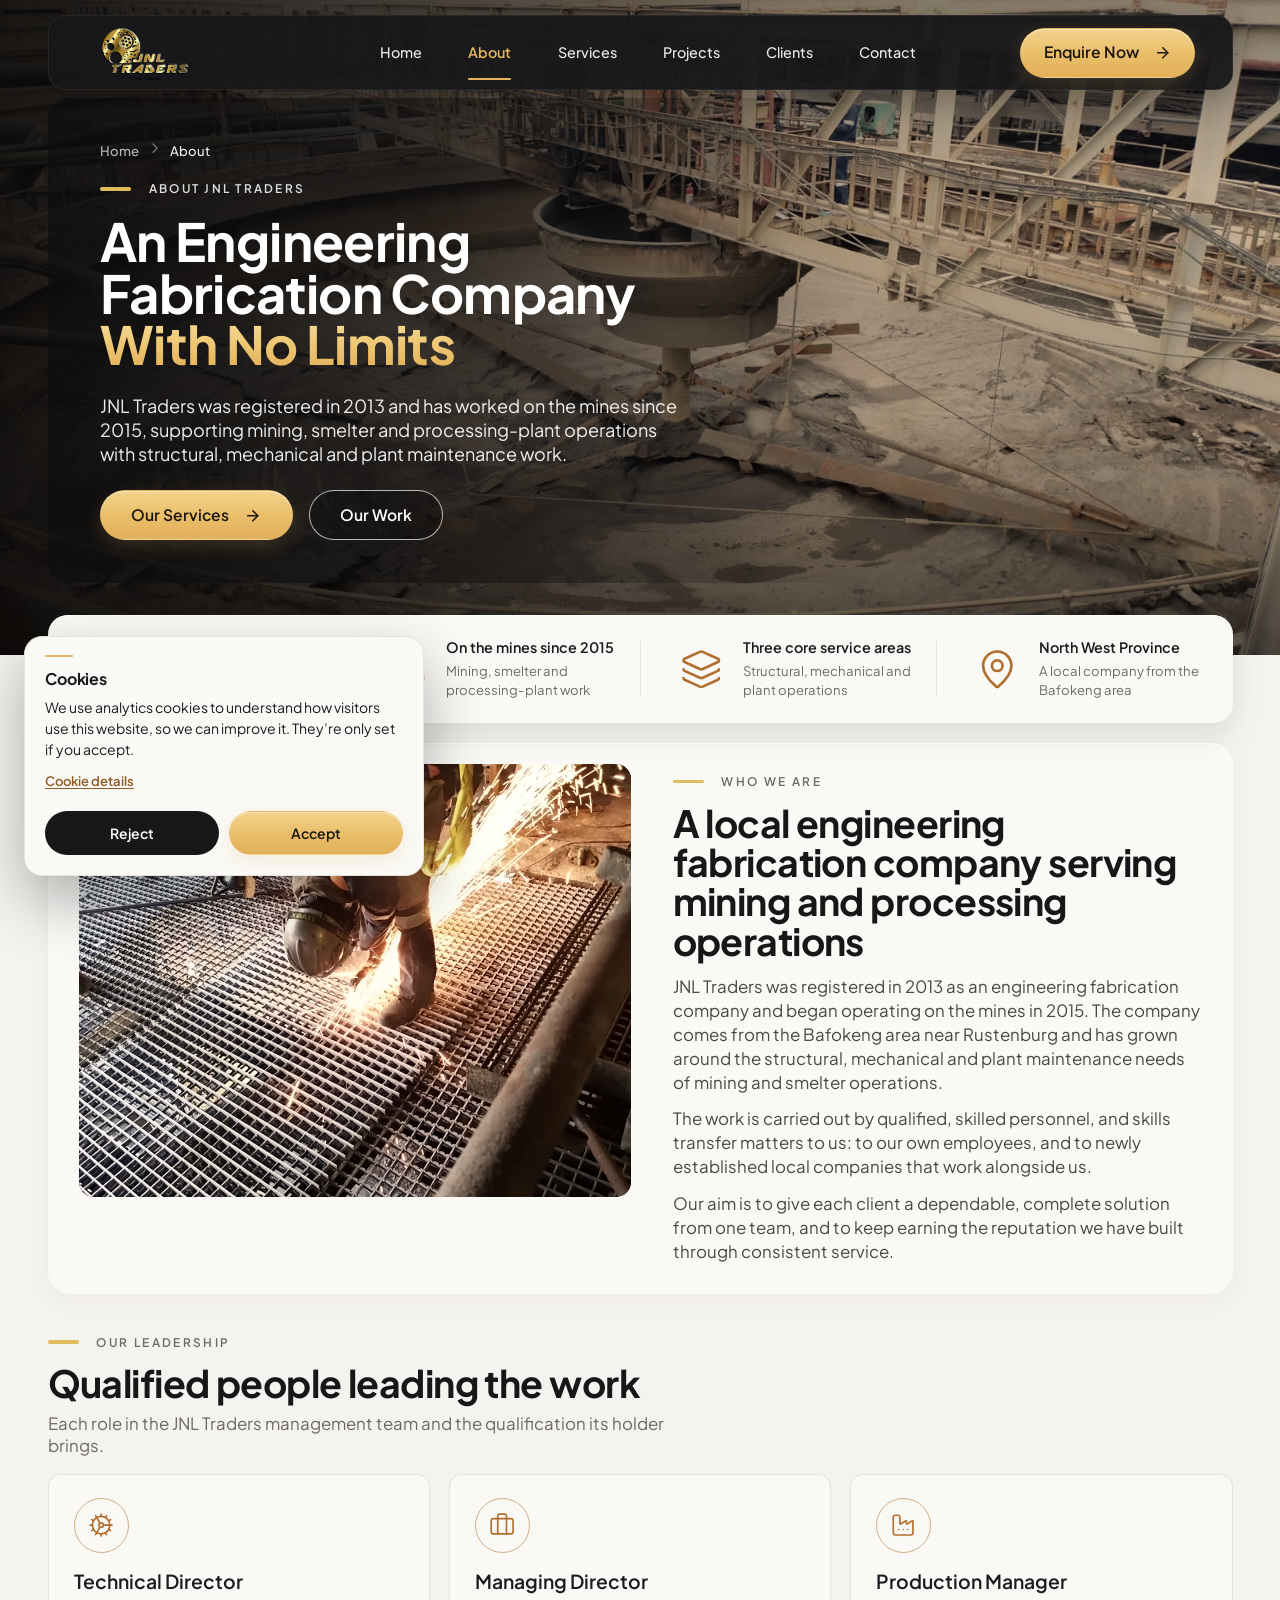
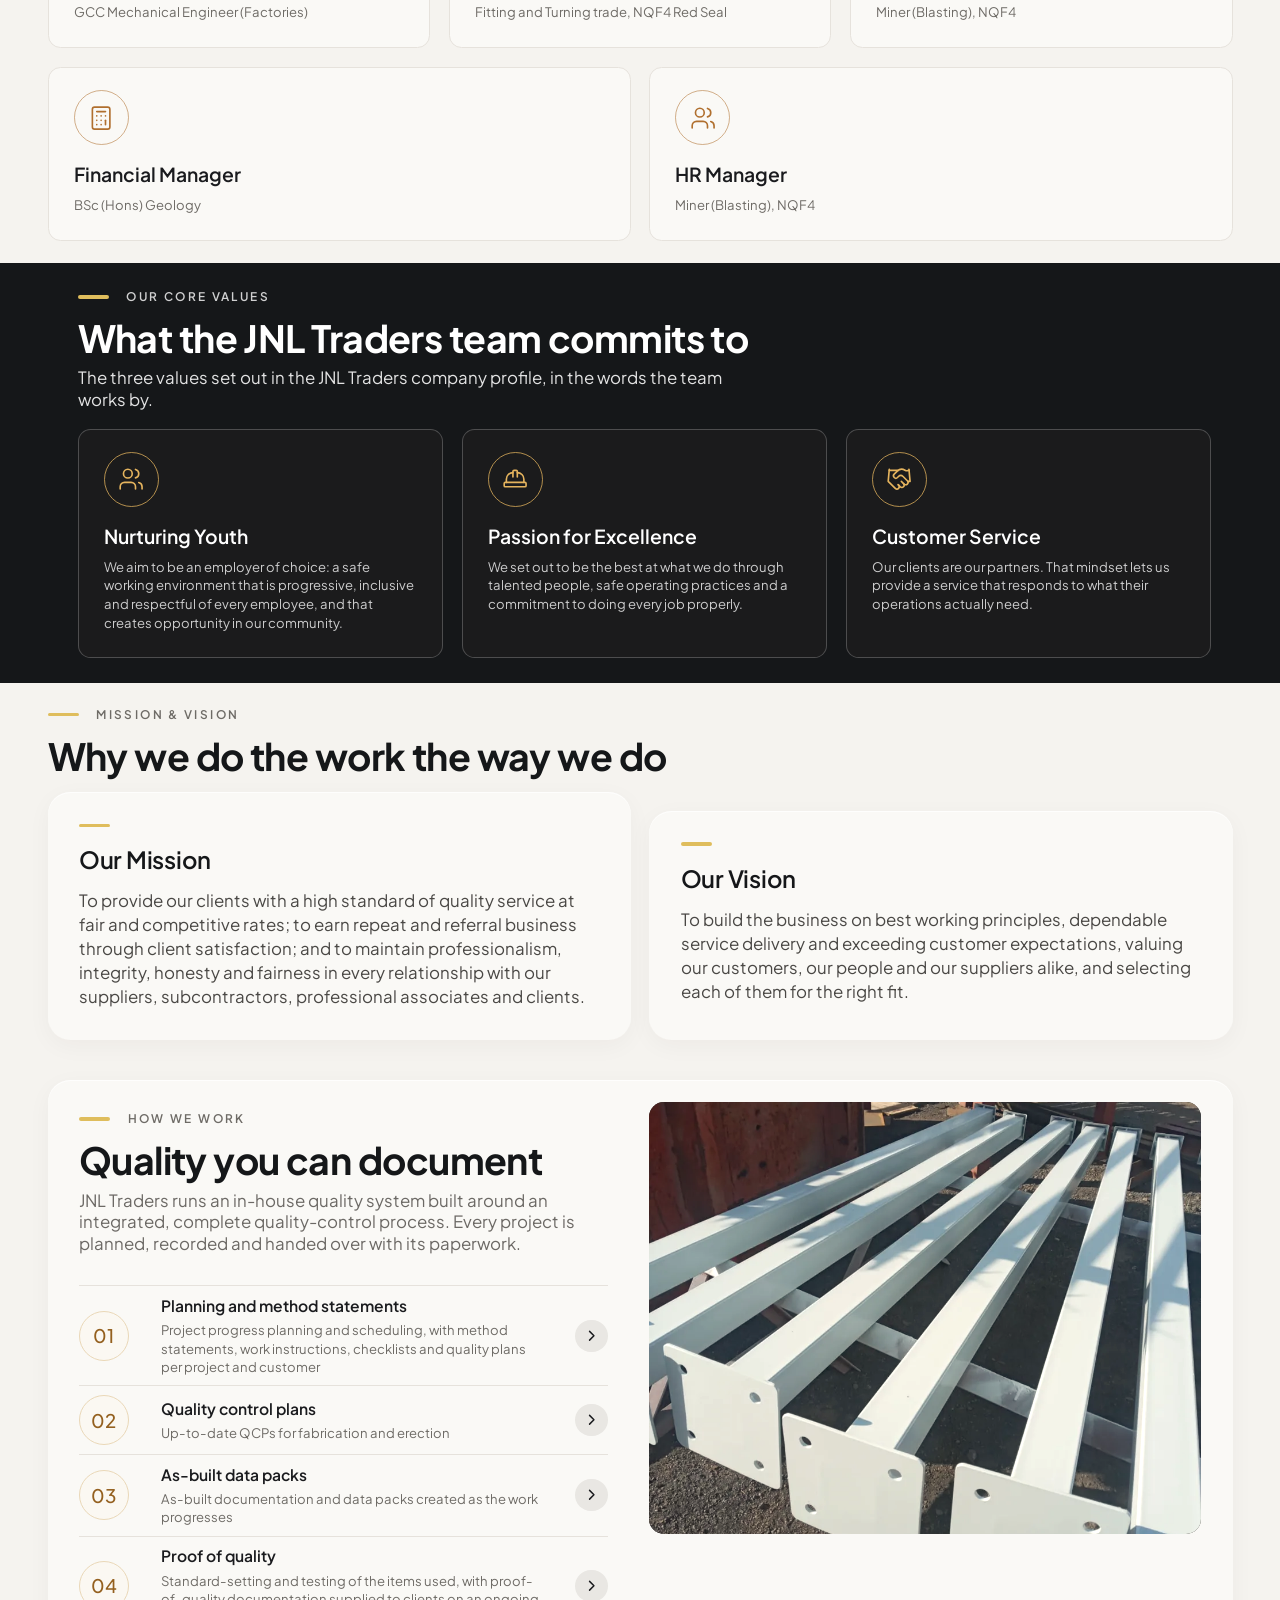
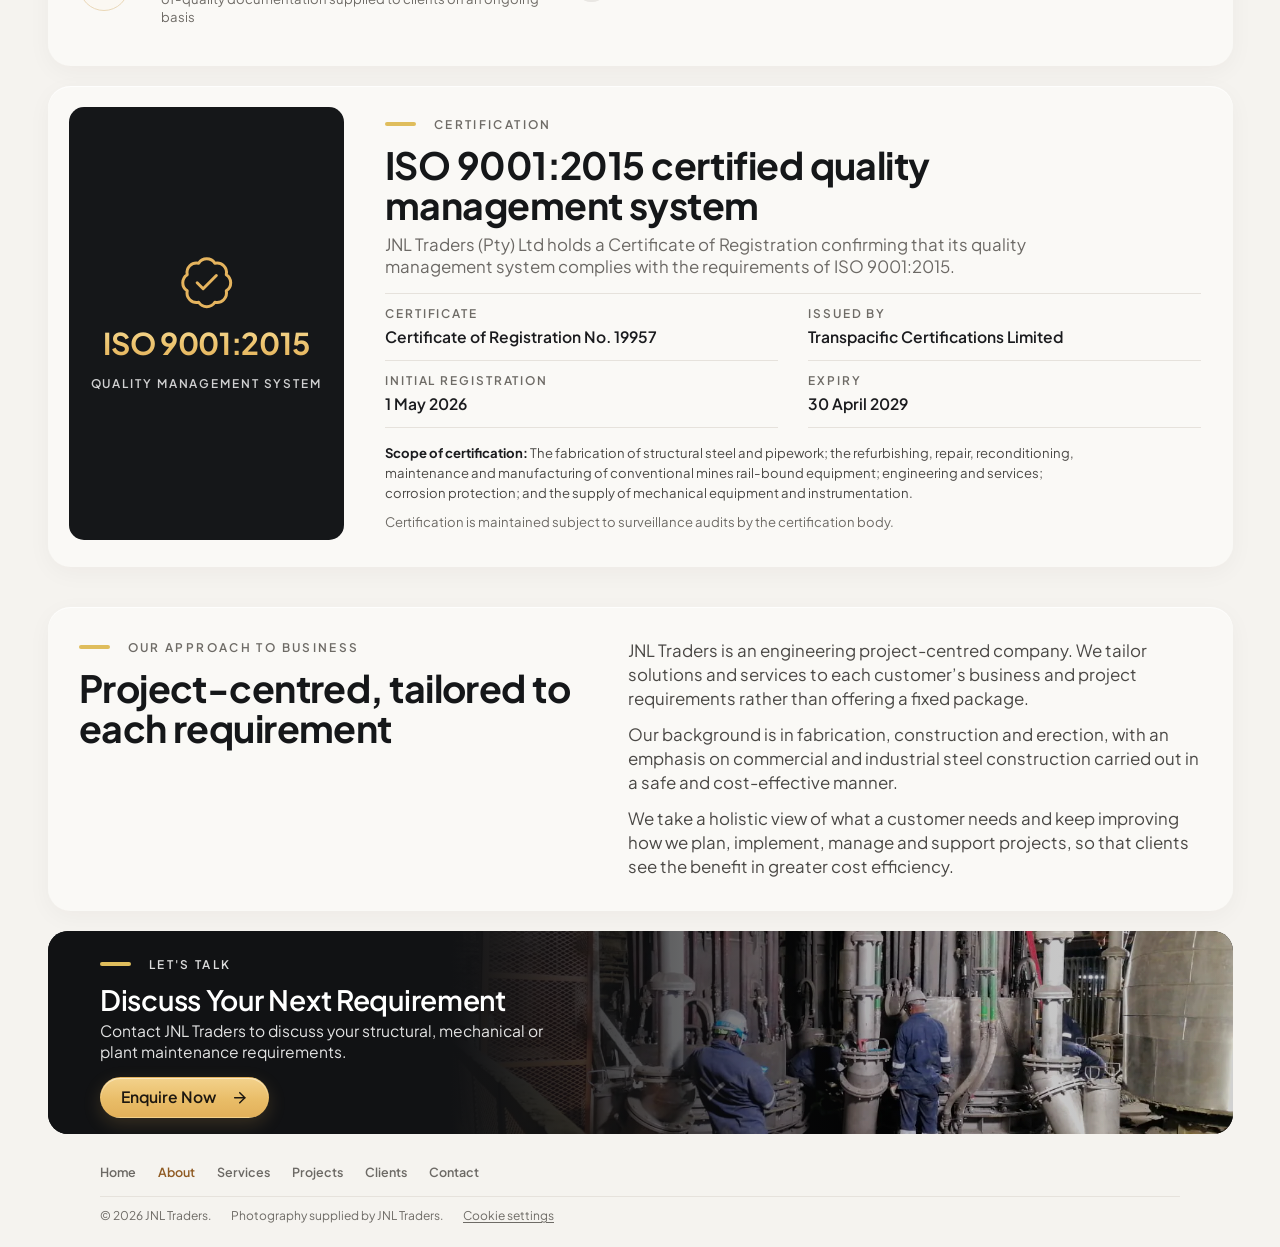
==== commit 1afc751e: "Site build Ndumiso-Y/jnl-traders-web@7e1bd002b28cea034f847955b4f7c37811667cec" ====
--- a/about/index.html
+++ b/about/index.html
@@ -7,19 +7,19 @@
     <meta name="description" content="JNL Traders is an engineering fabrication company registered in 2013, working on mines since 2015. Our story, values and quality system." />
     <link rel="icon" type="image/png" sizes="48x48" href="/brand/favicon-48.png" />
     <link rel="apple-touch-icon" href="/brand/apple-touch-icon.png" />
-    <script type="module" crossorigin src="/assets/about-AS1rMYwE.js"></script>
-    <link rel="modulepreload" crossorigin href="/assets/PageShell-O3vBacLb.js">
-    <link rel="modulepreload" crossorigin href="/assets/credentials-CRhAZuy_.js">
-    <link rel="modulepreload" crossorigin href="/assets/factory-CslHCM6a.js">
-    <link rel="modulepreload" crossorigin href="/assets/wrench-Cn-AK4aL.js">
-    <link rel="modulepreload" crossorigin href="/assets/icons-7N8mmbbW.js">
-    <link rel="modulepreload" crossorigin href="/assets/image-B7DkZUmy.js">
-    <link rel="modulepreload" crossorigin href="/assets/blocks-D4yFGiAz.js">
-    <link rel="modulepreload" crossorigin href="/assets/homepage-mye1WZIt.js">
-    <link rel="modulepreload" crossorigin href="/assets/CredibilityStrip-DocypSdx.js">
-    <link rel="modulepreload" crossorigin href="/assets/PageHero-CNKNUHcO.js">
-    <link rel="modulepreload" crossorigin href="/assets/Gate-gZLhX8Pe.js">
-    <link rel="stylesheet" crossorigin href="/assets/PageShell-CTJHnuEZ.css">
+    <script type="module" crossorigin src="/assets/about-BuUOZcH9.js"></script>
+    <link rel="modulepreload" crossorigin href="/assets/PageShell-CMYKp7LM.js">
+    <link rel="modulepreload" crossorigin href="/assets/credentials-qVa9vfKI.js">
+    <link rel="modulepreload" crossorigin href="/assets/factory-DEH-qWMq.js">
+    <link rel="modulepreload" crossorigin href="/assets/wrench-BxaSqBVc.js">
+    <link rel="modulepreload" crossorigin href="/assets/icons-DuWdwjYc.js">
+    <link rel="modulepreload" crossorigin href="/assets/image-JiwVpxf2.js">
+    <link rel="modulepreload" crossorigin href="/assets/blocks-BVpDl8QP.js">
+    <link rel="modulepreload" crossorigin href="/assets/homepage-c53RIX7j.js">
+    <link rel="modulepreload" crossorigin href="/assets/CredibilityStrip-D3215vtl.js">
+    <link rel="modulepreload" crossorigin href="/assets/PageHero-CtouYfQh.js">
+    <link rel="modulepreload" crossorigin href="/assets/Gate-BOul-44v.js">
+    <link rel="stylesheet" crossorigin href="/assets/PageShell-BA9dkvIH.css">
     <link rel="stylesheet" crossorigin href="/assets/blocks-DO2ZzgAU.css">
     <link rel="stylesheet" crossorigin href="/assets/CredibilityStrip-DPrCYsFg.css">
     <link rel="stylesheet" crossorigin href="/assets/PageHero-BDqPw6J2.css">
@@ -40,6 +40,6 @@
     <meta name="twitter:card" content="summary_large_image" />
   </head>
   <body>
-    <div id="root"><link rel="preload" as="image" href="/brand/jnl-logo.webp"/><link rel="preload" as="image" imageSrcSet="/images/jnl/jnl-traders-circular-industrial-thickener-basin-960w.webp 960w, /images/jnl/jnl-traders-circular-industrial-thickener-basin.webp 1600w" imageSizes="(max-width: 767px) 270px, 100vw" fetchPriority="high"/><div id="top" class="page"><a class="skip-link" href="#main">Skip to content</a><header class="site-header"><div class="site-header__bar frame"><a class="site-header__logo" href="/" aria-label="JNL Traders — home"><img src="/brand/jnl-logo.webp" alt="JNL Traders logo" width="264" height="211"/></a><nav class="site-header__nav" aria-label="Primary"><button type="button" class="site-header__toggle" aria-expanded="false" aria-controls="_R_2_"><svg xmlns="http://www.w3.org/2000/svg" width="24" height="24" viewBox="0 0 24 24" fill="none" stroke="currentColor" stroke-width="2" stroke-linecap="round" stroke-linejoin="round" class="lucide lucide-menu" aria-hidden="true"><path d="M4 5h16"></path><path d="M4 12h16"></path><path d="M4 19h16"></path></svg><span class="visually-hidden">Open menu</span></button><ul id="_R_2_" class="site-header__links" data-open="false"><li><a href="/">Home</a></li><li><a href="/about/" aria-current="page">About</a></li><li><a href="/services/">Services</a></li><li><a href="/projects/">Projects</a></li><li><a href="/clients-partners/">Clients</a></li><li><a href="/contact/">Contact</a></li><li class="site-header__menu-cta"><button type="button" class="btn btn--gold">Enquire Now <svg xmlns="http://www.w3.org/2000/svg" width="24" height="24" viewBox="0 0 24 24" fill="none" stroke="currentColor" stroke-width="2" stroke-linecap="round" stroke-linejoin="round" class="lucide lucide-arrow-right" aria-hidden="true"><path d="M5 12h14"></path><path d="m12 5 7 7-7 7"></path></svg></button></li></ul></nav><button type="button" class="btn btn--gold site-header__cta">Enquire Now <svg xmlns="http://www.w3.org/2000/svg" width="24" height="24" viewBox="0 0 24 24" fill="none" stroke="currentColor" stroke-width="2" stroke-linecap="round" stroke-linejoin="round" class="lucide lucide-arrow-right" aria-hidden="true"><path d="M5 12h14"></path><path d="m12 5 7 7-7 7"></path></svg></button></div></header><main id="main" tabindex="-1"><section class="phero" data-overlap="true" aria-labelledby="page-title"><div class="phero__media"><img src="/images/jnl/jnl-traders-circular-industrial-thickener-basin.webp" srcSet="/images/jnl/jnl-traders-circular-industrial-thickener-basin-960w.webp 960w, /images/jnl/jnl-traders-circular-industrial-thickener-basin.webp 1600w" sizes="(max-width: 767px) 270px, 100vw" alt="Overhead view of a large circular thickener basin with its rake mechanism at a processing plant" fetchPriority="high" style="object-position:50% 40%"/></div><div class="phero__inner frame"><nav class="phero__crumb" aria-label="Breadcrumb"><ol><li><a href="/">Home</a></li><li aria-hidden="true"><svg xmlns="http://www.w3.org/2000/svg" width="24" height="24" viewBox="0 0 24 24" fill="none" stroke="currentColor" stroke-width="2" stroke-linecap="round" stroke-linejoin="round" class="lucide lucide-chevron-right" aria-hidden="true"><path d="m9 18 6-6-6-6"></path></svg></li><li aria-current="page">About</li></ol></nav><p class="eyebrow phero__eyebrow">About JNL Traders</p><h1 id="page-title" class="phero__title"><span>An Engineering</span><span>Fabrication Company</span><span class="phero__accent">With No Limits</span></h1><p class="phero__lead">JNL Traders was registered in 2013 and has worked on the mines since 2015, supporting mining, smelter and processing-plant operations with structural, mechanical and plant maintenance work.</p><div class="phero__actions"><a class="btn btn--gold" href="/services/">Our Services <svg xmlns="http://www.w3.org/2000/svg" width="24" height="24" viewBox="0 0 24 24" fill="none" stroke="currentColor" stroke-width="2" stroke-linecap="round" stroke-linejoin="round" class="lucide lucide-arrow-right" aria-hidden="true"><path d="M5 12h14"></path><path d="m12 5 7 7-7 7"></path></svg></a><a class="btn btn--ghost" href="/projects/">Our Work</a></div></div></section><section class="cred" aria-label="Company facts"><ul class="cred__strip frame"><li class="cred__item" data-status="profile"><svg xmlns="http://www.w3.org/2000/svg" width="24" height="24" viewBox="0 0 24 24" fill="none" stroke="currentColor" stroke-width="1.5" stroke-linecap="round" stroke-linejoin="round" class="lucide lucide-calendar-days cred__icon" aria-hidden="true"><path d="M8 2v3"></path><path d="M16 2v3"></path><rect x="3" y="3" width="18" height="18" rx="2"></rect><path d="M3 9h18"></path><path d="M8 13h.01"></path><path d="M12 13h.01"></path><path d="M16 13h.01"></path><path d="M8 17h.01"></path><path d="M12 17h.01"></path><path d="M16 17h.01"></path></svg><div><p class="cred__title">Registered 2013</p><p class="cred__desc">Engineering fabrication company</p></div></li><li class="cred__item" data-status="profile"><svg xmlns="http://www.w3.org/2000/svg" width="24" height="24" viewBox="0 0 24 24" fill="none" stroke="currentColor" stroke-width="1.5" stroke-linecap="round" stroke-linejoin="round" class="lucide lucide-hard-hat cred__icon" aria-hidden="true"><path d="M10 10V5a1 1 0 0 1 1-1h2a1 1 0 0 1 1 1v5"></path><path d="M14 6a6 6 0 0 1 6 6v3"></path><path d="M4 15v-3a6 6 0 0 1 6-6"></path><rect x="2" y="15" width="20" height="4" rx="1"></rect></svg><div><p class="cred__title">On the mines since 2015</p><p class="cred__desc">Mining, smelter and processing-plant work</p></div></li><li class="cred__item" data-status="profile"><svg xmlns="http://www.w3.org/2000/svg" width="24" height="24" viewBox="0 0 24 24" fill="none" stroke="currentColor" stroke-width="1.5" stroke-linecap="round" stroke-linejoin="round" class="lucide lucide-layers lucide-layers-3 cred__icon" aria-hidden="true"><path d="M12.83 2.18a2 2 0 0 0-1.66 0L2.6 6.08a1 1 0 0 0 0 1.83l8.58 3.91a2 2 0 0 0 1.66 0l8.58-3.9a1 1 0 0 0 0-1.83z"></path><path d="M2 12a1 1 0 0 0 .58.91l8.6 3.91a2 2 0 0 0 1.65 0l8.58-3.9A1 1 0 0 0 22 12"></path><path d="M2 17a1 1 0 0 0 .58.91l8.6 3.91a2 2 0 0 0 1.65 0l8.58-3.9A1 1 0 0 0 22 17"></path></svg><div><p class="cred__title">Three core service areas</p><p class="cred__desc">Structural, mechanical and plant operations</p></div></li><li class="cred__item" data-status="profile"><svg xmlns="http://www.w3.org/2000/svg" width="24" height="24" viewBox="0 0 24 24" fill="none" stroke="currentColor" stroke-width="1.5" stroke-linecap="round" stroke-linejoin="round" class="lucide lucide-map-pin cred__icon" aria-hidden="true"><path d="M20 10c0 4.993-5.539 10.193-7.399 11.799a1 1 0 0 1-1.202 0C9.539 20.193 4 14.993 4 10a8 8 0 0 1 16 0"></path><circle cx="12" cy="10" r="3"></circle></svg><div><p class="cred__title">North West Province</p><p class="cred__desc">A local company from the Bafokeng area</p></div></li></ul></section><section class="sec sec--light" aria-labelledby="story-title"><div class="sec__inner frame"><div class="panel split"><figure class="split__media"><img src="/images/jnl/jnl-traders-metal-grinding-sparks-industrial-worker.webp" alt="Worker cutting steel on a grated platform inside a plant, with bright sparks" loading="lazy" style="object-position:50% 45%"/></figure><div class="split__body"><div class="sec-head"><div><p class="eyebrow sec-head__eyebrow">Who We Are</p><h2 id="story-title" class="sec-head__title">A local engineering fabrication company serving mining and processing operations</h2></div></div><div class="rich" data-status="profile"><p>JNL Traders was registered in 2013 as an engineering fabrication company and began operating on the mines in 2015. The company comes from the Bafokeng area near Rustenburg and has grown around the structural, mechanical and plant maintenance needs of mining and smelter operations.</p><p>The work is carried out by qualified, skilled personnel, and skills transfer matters to us: to our own employees, and to newly established local companies that work alongside us.</p><p>Our aim is to give each client a dependable, complete solution from one team, and to keep earning the reputation we have built through consistent service.</p></div></div></div></div></section><section class="sec sec--light" aria-labelledby="leadership-title"><div class="sec__inner frame"><div class="sec-head"><div><p class="eyebrow sec-head__eyebrow">Our Leadership</p><h2 id="leadership-title" class="sec-head__title">Qualified people leading the work</h2><p class="sec-head__intro">Each role in the JNL Traders management team and the qualification its holder brings.</p></div></div><ul class="tiles" data-columns="3" data-count="5" aria-label="Leadership roles and qualifications"><li class="tile"><span class="tile__icon" aria-hidden="true"><svg xmlns="http://www.w3.org/2000/svg" width="24" height="24" viewBox="0 0 24 24" fill="none" stroke="currentColor" stroke-width="1.5" stroke-linecap="round" stroke-linejoin="round" class="lucide lucide-cog" aria-hidden="true"><path d="M11 10.27 7 3.34"></path><path d="m11 13.73-4 6.93"></path><path d="M12 22v-2"></path><path d="M12 2v2"></path><path d="M14 12h8"></path><path d="m17 20.66-1-1.73"></path><path d="m17 3.34-1 1.73"></path><path d="M2 12h2"></path><path d="m20.66 17-1.73-1"></path><path d="m20.66 7-1.73 1"></path><path d="m3.34 17 1.73-1"></path><path d="m3.34 7 1.73 1"></path><circle cx="12" cy="12" r="2"></circle><circle cx="12" cy="12" r="8"></circle></svg></span><h3 class="tile__title">Technical Director</h3><p class="tile__text">GCC Mechanical Engineer (Factories)</p></li><li class="tile"><span class="tile__icon" aria-hidden="true"><svg xmlns="http://www.w3.org/2000/svg" width="24" height="24" viewBox="0 0 24 24" fill="none" stroke="currentColor" stroke-width="1.5" stroke-linecap="round" stroke-linejoin="round" class="lucide lucide-briefcase" aria-hidden="true"><path d="M16 20V4a2 2 0 0 0-2-2h-4a2 2 0 0 0-2 2v16"></path><rect width="20" height="14" x="2" y="6" rx="2"></rect></svg></span><h3 class="tile__title">Managing Director</h3><p class="tile__text">Fitting and Turning trade, NQF4 Red Seal</p></li><li class="tile"><span class="tile__icon" aria-hidden="true"><svg xmlns="http://www.w3.org/2000/svg" width="24" height="24" viewBox="0 0 24 24" fill="none" stroke="currentColor" stroke-width="1.5" stroke-linecap="round" stroke-linejoin="round" class="lucide lucide-factory" aria-hidden="true"><path d="M12 16h.01"></path><path d="M16 16h.01"></path><path d="M3 19a2 2 0 0 0 2 2h14a2 2 0 0 0 2-2V8.5a.5.5 0 0 0-.769-.422l-4.462 2.844A.5.5 0 0 1 15 10.5v-2a.5.5 0 0 0-.769-.422L9.77 10.922A.5.5 0 0 1 9 10.5V5a2 2 0 0 0-2-2H5a2 2 0 0 0-2 2z"></path><path d="M8 16h.01"></path></svg></span><h3 class="tile__title">Production Manager</h3><p class="tile__text">Miner (Blasting), NQF4</p></li><li class="tile"><span class="tile__icon" aria-hidden="true"><svg xmlns="http://www.w3.org/2000/svg" width="24" height="24" viewBox="0 0 24 24" fill="none" stroke="currentColor" stroke-width="1.5" stroke-linecap="round" stroke-linejoin="round" class="lucide lucide-calculator" aria-hidden="true"><rect width="16" height="20" x="4" y="2" rx="2"></rect><line x1="8" x2="16" y1="6" y2="6"></line><line x1="16" x2="16" y1="14" y2="18"></line><path d="M16 10h.01"></path><path d="M12 10h.01"></path><path d="M8 10h.01"></path><path d="M12 14h.01"></path><path d="M8 14h.01"></path><path d="M12 18h.01"></path><path d="M8 18h.01"></path></svg></span><h3 class="tile__title">Financial Manager</h3><p class="tile__text">BSc (Hons) Geology</p></li><li class="tile"><span class="tile__icon" aria-hidden="true"><svg xmlns="http://www.w3.org/2000/svg" width="24" height="24" viewBox="0 0 24 24" fill="none" stroke="currentColor" stroke-width="1.5" stroke-linecap="round" stroke-linejoin="round" class="lucide lucide-users" aria-hidden="true"><path d="M16 21v-2a4 4 0 0 0-4-4H6a4 4 0 0 0-4 4v2"></path><path d="M16 3.128a4 4 0 0 1 0 7.744"></path><path d="M22 21v-2a4 4 0 0 0-3-3.87"></path><circle cx="9" cy="7" r="4"></circle></svg></span><h3 class="tile__title">HR Manager</h3><p class="tile__text">Miner (Blasting), NQF4</p></li></ul></div></section><section class="sec sec--dark" aria-labelledby="values-title"><div class="sec__inner frame"><div class="sec-head"><div><p class="eyebrow sec-head__eyebrow">Our Core Values</p><h2 id="values-title" class="sec-head__title">What the JNL Traders team commits to</h2><p class="sec-head__intro">The three values set out in the JNL Traders company profile, in the words the team works by.</p></div></div><ul class="tiles" data-columns="3" data-count="3" aria-label="Core values"><li class="tile"><span class="tile__icon" aria-hidden="true"><svg xmlns="http://www.w3.org/2000/svg" width="24" height="24" viewBox="0 0 24 24" fill="none" stroke="currentColor" stroke-width="1.5" stroke-linecap="round" stroke-linejoin="round" class="lucide lucide-users" aria-hidden="true"><path d="M16 21v-2a4 4 0 0 0-4-4H6a4 4 0 0 0-4 4v2"></path><path d="M16 3.128a4 4 0 0 1 0 7.744"></path><path d="M22 21v-2a4 4 0 0 0-3-3.87"></path><circle cx="9" cy="7" r="4"></circle></svg></span><h3 class="tile__title">Nurturing Youth</h3><p class="tile__text">We aim to be an employer of choice: a safe working environment that is progressive, inclusive and respectful of every employee, and that creates opportunity in our community.</p></li><li class="tile"><span class="tile__icon" aria-hidden="true"><svg xmlns="http://www.w3.org/2000/svg" width="24" height="24" viewBox="0 0 24 24" fill="none" stroke="currentColor" stroke-width="1.5" stroke-linecap="round" stroke-linejoin="round" class="lucide lucide-hard-hat" aria-hidden="true"><path d="M10 10V5a1 1 0 0 1 1-1h2a1 1 0 0 1 1 1v5"></path><path d="M14 6a6 6 0 0 1 6 6v3"></path><path d="M4 15v-3a6 6 0 0 1 6-6"></path><rect x="2" y="15" width="20" height="4" rx="1"></rect></svg></span><h3 class="tile__title">Passion for Excellence</h3><p class="tile__text">We set out to be the best at what we do through talented people, safe operating practices and a commitment to doing every job properly.</p></li><li class="tile"><span class="tile__icon" aria-hidden="true"><svg xmlns="http://www.w3.org/2000/svg" width="24" height="24" viewBox="0 0 24 24" fill="none" stroke="currentColor" stroke-width="1.5" stroke-linecap="round" stroke-linejoin="round" class="lucide lucide-handshake" aria-hidden="true"><path d="m11 17 2 2a1 1 0 1 0 3-3"></path><path d="m14 14 2.5 2.5a1 1 0 1 0 3-3l-3.88-3.88a3 3 0 0 0-4.24 0l-.88.88a1 1 0 1 1-3-3l2.81-2.81a5.79 5.79 0 0 1 7.06-.87l.47.28a2 2 0 0 0 1.42.25L21 4"></path><path d="m21 3 1 11h-2"></path><path d="M3 3 2 14l6.5 6.5a1 1 0 1 0 3-3"></path><path d="M3 4h8"></path></svg></span><h3 class="tile__title">Customer Service</h3><p class="tile__text">Our clients are our partners. That mindset lets us provide a service that responds to what their operations actually need.</p></li></ul></div></section><section class="sec sec--light" aria-labelledby="mission-title"><div class="sec__inner frame"><div class="sec-head"><div><p class="eyebrow sec-head__eyebrow">Mission &amp; Vision</p><h2 id="mission-title" class="sec-head__title">Why we do the work the way we do</h2></div></div><div class="about-mv" data-status="profile"><div class="panel about-mv__item"><h3>Our Mission</h3><p>To provide our clients with a high standard of quality service at fair and competitive rates; to earn repeat and referral business through client satisfaction; and to maintain professionalism, integrity, honesty and fairness in every relationship with our suppliers, subcontractors, professional associates and clients.</p></div><div class="panel about-mv__item"><h3>Our Vision</h3><p>To build the business on best working principles, dependable service delivery and exceeding customer expectations, valuing our customers, our people and our suppliers alike, and selecting each of them for the right fit.</p></div></div></div></section><section class="sec sec--light" aria-labelledby="quality-title"><div class="sec__inner frame"><div class="panel split" data-reverse="true"><figure class="split__media"><img src="/images/jnl/jnl-traders-white-fabricated-steel-support-beams.webp" alt="Rows of white-painted fabricated steel support beams in a workshop" loading="lazy" style="object-position:50% 55%"/></figure><div class="split__body"><div class="sec-head"><div><p class="eyebrow sec-head__eyebrow">How We Work</p><h2 id="quality-title" class="sec-head__title">Quality you can document</h2><p class="sec-head__intro">JNL Traders runs an in-house quality system built around an integrated, complete quality-control process. Every project is planned, recorded and handed over with its paperwork.</p></div></div><ol class="numbered" data-status="profile"><li class="numbered__row"><span class="numbered__num" aria-hidden="true">01</span><span class="numbered__text"><span class="numbered__title">Planning and method statements</span><span class="numbered__desc">Project progress planning and scheduling, with method statements, work instructions, checklists and quality plans per project and customer</span></span><span class="numbered__chev" aria-hidden="true"><svg xmlns="http://www.w3.org/2000/svg" width="24" height="24" viewBox="0 0 24 24" fill="none" stroke="currentColor" stroke-width="2" stroke-linecap="round" stroke-linejoin="round" class="lucide lucide-chevron-right" aria-hidden="true"><path d="m9 18 6-6-6-6"></path></svg></span></li><li class="numbered__row"><span class="numbered__num" aria-hidden="true">02</span><span class="numbered__text"><span class="numbered__title">Quality control plans</span><span class="numbered__desc">Up-to-date QCPs for fabrication and erection</span></span><span class="numbered__chev" aria-hidden="true"><svg xmlns="http://www.w3.org/2000/svg" width="24" height="24" viewBox="0 0 24 24" fill="none" stroke="currentColor" stroke-width="2" stroke-linecap="round" stroke-linejoin="round" class="lucide lucide-chevron-right" aria-hidden="true"><path d="m9 18 6-6-6-6"></path></svg></span></li><li class="numbered__row"><span class="numbered__num" aria-hidden="true">03</span><span class="numbered__text"><span class="numbered__title">As-built data packs</span><span class="numbered__desc">As-built documentation and data packs created as the work progresses</span></span><span class="numbered__chev" aria-hidden="true"><svg xmlns="http://www.w3.org/2000/svg" width="24" height="24" viewBox="0 0 24 24" fill="none" stroke="currentColor" stroke-width="2" stroke-linecap="round" stroke-linejoin="round" class="lucide lucide-chevron-right" aria-hidden="true"><path d="m9 18 6-6-6-6"></path></svg></span></li><li class="numbered__row"><span class="numbered__num" aria-hidden="true">04</span><span class="numbered__text"><span class="numbered__title">Proof of quality</span><span class="numbered__desc">Standard-setting and testing of the items used, with proof-of-quality documentation supplied to clients on an ongoing basis</span></span><span class="numbered__chev" aria-hidden="true"><svg xmlns="http://www.w3.org/2000/svg" width="24" height="24" viewBox="0 0 24 24" fill="none" stroke="currentColor" stroke-width="2" stroke-linecap="round" stroke-linejoin="round" class="lucide lucide-chevron-right" aria-hidden="true"><path d="m9 18 6-6-6-6"></path></svg></span></li></ol></div></div></div></section><section class="sec sec--light about-cert" aria-labelledby="cert-title"><div class="sec__inner frame"><div class="gate" data-gate="isoCertificate"><div class="panel about-cert__panel"><div class="about-cert__mark" aria-hidden="true"><svg xmlns="http://www.w3.org/2000/svg" width="24" height="24" viewBox="0 0 24 24" fill="none" stroke="currentColor" stroke-width="1.25" stroke-linecap="round" stroke-linejoin="round" class="lucide lucide-badge-check lucide-verified" aria-hidden="true"><path d="M3.85 8.62a4 4 0 0 1 4.78-4.77 4 4 0 0 1 6.74 0 4 4 0 0 1 4.78 4.78 4 4 0 0 1 0 6.74 4 4 0 0 1-4.77 4.78 4 4 0 0 1-6.75 0 4 4 0 0 1-4.78-4.77 4 4 0 0 1 0-6.76Z"></path><path d="m16 9-5.5 5.5L8 12"></path></svg><span class="about-cert__std">ISO 9001:2015</span><span class="about-cert__sys">Quality Management System</span></div><div class="about-cert__body"><div class="sec-head"><div><p class="eyebrow sec-head__eyebrow">Certification</p><h2 id="cert-title" class="sec-head__title">ISO 9001:2015 certified quality management system</h2><p class="sec-head__intro">JNL Traders (Pty) Ltd holds a Certificate of Registration confirming that its quality management system complies with the requirements of ISO 9001:2015.</p></div></div><dl class="about-cert__facts"><div><dt>Certificate</dt><dd>Certificate of Registration No. 19957</dd></div><div><dt>Issued by</dt><dd>Transpacific Certifications Limited</dd></div><div><dt>Initial registration</dt><dd>1 May 2026</dd></div><div><dt>Expiry</dt><dd>30 April 2029</dd></div></dl><p class="about-cert__scope"><strong>Scope of certification<!-- -->:</strong> <!-- -->The fabrication of structural steel and pipework; the refurbishing, repair, reconditioning, maintenance and manufacturing of conventional mines rail-bound equipment; engineering and services; corrosion protection; and the supply of mechanical equipment and instrumentation.</p><p class="about-cert__note">Certification is maintained subject to surveillance audits by the certification body.</p></div></div></div></div></section><section class="sec sec--light about-strategy" aria-labelledby="strategy-title"><div class="sec__inner frame"><div class="panel"><div class="about-strategy__grid"><div class="sec-head"><div><p class="eyebrow sec-head__eyebrow">Our Approach to Business</p><h2 id="strategy-title" class="sec-head__title">Project-centred, tailored to each requirement</h2></div></div><div class="rich" data-status="profile"><p>JNL Traders is an engineering project-centred company. We tailor solutions and services to each customer’s business and project requirements rather than offering a fixed package.</p><p>Our background is in fabrication, construction and erection, with an emphasis on commercial and industrial steel construction carried out in a safe and cost-effective manner.</p><p>We take a holistic view of what a customer needs and keep improving how we plan, implement, manage and support projects, so that clients see the benefit in greater cost efficiency.</p></div></div></div></div></section><section id="contact" class="cta" aria-labelledby="cta-title"><div class="cta__panel frame"><img class="cta__img" src="/images/jnl/jnl-traders-workers-near-vertical-industrial-pipework.webp" srcSet="/images/jnl/jnl-traders-workers-near-vertical-industrial-pipework-960w.webp 960w, /images/jnl/jnl-traders-workers-near-vertical-industrial-pipework.webp 1280w" sizes="100vw" alt="" aria-hidden="true" loading="lazy"/><div class="cta__body"><p class="eyebrow cta__eyebrow">Let&#x27;s Talk</p><h2 id="cta-title" class="cta__title">Discuss Your Next Requirement</h2><p class="cta__text">Contact JNL Traders to discuss your structural, mechanical or plant maintenance requirements.</p><button type="button" class="btn btn--gold cta__btn">Enquire Now<!-- --> <svg xmlns="http://www.w3.org/2000/svg" width="24" height="24" viewBox="0 0 24 24" fill="none" stroke="currentColor" stroke-width="2" stroke-linecap="round" stroke-linejoin="round" class="lucide lucide-arrow-right" aria-hidden="true"><path d="M5 12h14"></path><path d="m12 5 7 7-7 7"></path></svg></button></div></div></section></main><footer class="site-footer"><div class="site-footer__inner frame"><nav class="site-footer__nav" aria-label="Footer"><ul><li><a href="/">Home</a></li><li><a href="/about/" aria-current="page">About</a></li><li><a href="/services/">Services</a></li><li><a href="/projects/">Projects</a></li><li><a href="/clients-partners/">Clients</a></li><li><a href="/contact/">Contact</a></li></ul></nav><div class="site-footer__notes"><p>© 2026 JNL Traders.</p><p>Photography supplied by JNL Traders.</p></div></div></footer><dialog class="enq" aria-labelledby="enq-title"><div class="enq__head"><h2 id="enq-title">Enquire Now</h2><form method="dialog"><button class="enq__close" aria-label="Close enquiry form"><svg xmlns="http://www.w3.org/2000/svg" width="24" height="24" viewBox="0 0 24 24" fill="none" stroke="currentColor" stroke-width="2" stroke-linecap="round" stroke-linejoin="round" class="lucide lucide-x" aria-hidden="true"><path d="M18 6 6 18"></path><path d="m6 6 12 12"></path></svg></button></form></div><p class="enq__notice"><svg xmlns="http://www.w3.org/2000/svg" width="24" height="24" viewBox="0 0 24 24" fill="none" stroke="currentColor" stroke-width="2" stroke-linecap="round" stroke-linejoin="round" class="lucide lucide-info" aria-hidden="true"><circle cx="12" cy="12" r="10"></circle><path d="M12 16v-4"></path><path d="M12 8h.01"></path></svg><span><strong>Online enquiries are not connected yet.</strong> This form checks your entries but does not send them anywhere.<!-- --> <!-- -->Please email <a href="mailto:info@jnltraders.co.za">info@jnltraders.co.za</a> instead.</span></p><form class="enq__form" noValidate=""><div class="enq__row"><div class="enq__field"><label for="enq-name">Full name <span aria-hidden="true">*</span></label><input id="enq-name" autoComplete="name" maxLength="120" required="" name="name"/></div><div class="enq__field"><label for="enq-company">Company</label><input id="enq-company" autoComplete="organization" maxLength="120" name="company"/></div></div><div class="enq__row"><div class="enq__field"><label for="enq-email">Email <span aria-hidden="true">*</span></label><input id="enq-email" type="email" autoComplete="email" maxLength="254" required="" name="email"/></div><div class="enq__field"><label for="enq-phone">Phone</label><input id="enq-phone" type="tel" autoComplete="tel" maxLength="20" name="phone"/></div></div><div class="enq__field"><label for="enq-service">Service area <span aria-hidden="true">*</span></label><select id="enq-service" name="service" required=""><option value="" disabled="" selected="">Select a service area</option><option>Structural Services</option><option>Mechanical Services</option><option>Plant Operations</option><option>Other / not sure</option></select></div><div class="enq__field"><label for="enq-message">Your requirement <span aria-hidden="true">*</span></label><textarea id="enq-message" name="message" rows="4" maxLength="5000" required=""></textarea></div><p class="enq__req">* Required</p><div role="status" aria-live="polite" class="enq__status"></div><button type="submit" class="btn btn--gold enq__submit">Check enquiry</button></form></dialog></div></div>
+    <div id="root"><link rel="preload" as="image" href="/brand/jnl-logo.webp"/><link rel="preload" as="image" imageSrcSet="/images/jnl/jnl-traders-circular-industrial-thickener-basin-960w.webp 960w, /images/jnl/jnl-traders-circular-industrial-thickener-basin.webp 1600w" imageSizes="(max-width: 767px) 270px, 100vw" fetchPriority="high"/><div id="top" class="page"><a class="skip-link" href="#main">Skip to content</a><header class="site-header"><div class="site-header__bar frame"><a class="site-header__logo" href="/" aria-label="JNL Traders — home"><img src="/brand/jnl-logo.webp" alt="JNL Traders logo" width="264" height="211"/></a><nav class="site-header__nav" aria-label="Primary"><button type="button" class="site-header__toggle" aria-expanded="false" aria-controls="_R_2_"><svg xmlns="http://www.w3.org/2000/svg" width="24" height="24" viewBox="0 0 24 24" fill="none" stroke="currentColor" stroke-width="2" stroke-linecap="round" stroke-linejoin="round" class="lucide lucide-menu" aria-hidden="true"><path d="M4 5h16"></path><path d="M4 12h16"></path><path d="M4 19h16"></path></svg><span class="visually-hidden">Open menu</span></button><ul id="_R_2_" class="site-header__links" data-open="false"><li><a href="/">Home</a></li><li><a href="/about/" aria-current="page">About</a></li><li><a href="/services/">Services</a></li><li><a href="/projects/">Projects</a></li><li><a href="/clients-partners/">Clients</a></li><li><a href="/contact/">Contact</a></li><li class="site-header__menu-cta"><button type="button" class="btn btn--gold">Enquire Now <svg xmlns="http://www.w3.org/2000/svg" width="24" height="24" viewBox="0 0 24 24" fill="none" stroke="currentColor" stroke-width="2" stroke-linecap="round" stroke-linejoin="round" class="lucide lucide-arrow-right" aria-hidden="true"><path d="M5 12h14"></path><path d="m12 5 7 7-7 7"></path></svg></button></li></ul></nav><button type="button" class="btn btn--gold site-header__cta">Enquire Now <svg xmlns="http://www.w3.org/2000/svg" width="24" height="24" viewBox="0 0 24 24" fill="none" stroke="currentColor" stroke-width="2" stroke-linecap="round" stroke-linejoin="round" class="lucide lucide-arrow-right" aria-hidden="true"><path d="M5 12h14"></path><path d="m12 5 7 7-7 7"></path></svg></button></div></header><main id="main" tabindex="-1"><section class="phero" data-overlap="true" aria-labelledby="page-title"><div class="phero__media"><img src="/images/jnl/jnl-traders-circular-industrial-thickener-basin.webp" srcSet="/images/jnl/jnl-traders-circular-industrial-thickener-basin-960w.webp 960w, /images/jnl/jnl-traders-circular-industrial-thickener-basin.webp 1600w" sizes="(max-width: 767px) 270px, 100vw" alt="Overhead view of a large circular thickener basin with its rake mechanism at a processing plant" fetchPriority="high" style="object-position:50% 40%"/></div><div class="phero__inner frame"><nav class="phero__crumb" aria-label="Breadcrumb"><ol><li><a href="/">Home</a></li><li aria-hidden="true"><svg xmlns="http://www.w3.org/2000/svg" width="24" height="24" viewBox="0 0 24 24" fill="none" stroke="currentColor" stroke-width="2" stroke-linecap="round" stroke-linejoin="round" class="lucide lucide-chevron-right" aria-hidden="true"><path d="m9 18 6-6-6-6"></path></svg></li><li aria-current="page">About</li></ol></nav><p class="eyebrow phero__eyebrow">About JNL Traders</p><h1 id="page-title" class="phero__title"><span>An Engineering</span><span>Fabrication Company</span><span class="phero__accent">With No Limits</span></h1><p class="phero__lead">JNL Traders was registered in 2013 and has worked on the mines since 2015, supporting mining, smelter and processing-plant operations with structural, mechanical and plant maintenance work.</p><div class="phero__actions"><a class="btn btn--gold" href="/services/">Our Services <svg xmlns="http://www.w3.org/2000/svg" width="24" height="24" viewBox="0 0 24 24" fill="none" stroke="currentColor" stroke-width="2" stroke-linecap="round" stroke-linejoin="round" class="lucide lucide-arrow-right" aria-hidden="true"><path d="M5 12h14"></path><path d="m12 5 7 7-7 7"></path></svg></a><a class="btn btn--ghost" href="/projects/">Our Work</a></div></div></section><section class="cred" aria-label="Company facts"><ul class="cred__strip frame"><li class="cred__item" data-status="profile"><svg xmlns="http://www.w3.org/2000/svg" width="24" height="24" viewBox="0 0 24 24" fill="none" stroke="currentColor" stroke-width="1.5" stroke-linecap="round" stroke-linejoin="round" class="lucide lucide-calendar-days cred__icon" aria-hidden="true"><path d="M8 2v3"></path><path d="M16 2v3"></path><rect x="3" y="3" width="18" height="18" rx="2"></rect><path d="M3 9h18"></path><path d="M8 13h.01"></path><path d="M12 13h.01"></path><path d="M16 13h.01"></path><path d="M8 17h.01"></path><path d="M12 17h.01"></path><path d="M16 17h.01"></path></svg><div><p class="cred__title">Registered 2013</p><p class="cred__desc">Engineering fabrication company</p></div></li><li class="cred__item" data-status="profile"><svg xmlns="http://www.w3.org/2000/svg" width="24" height="24" viewBox="0 0 24 24" fill="none" stroke="currentColor" stroke-width="1.5" stroke-linecap="round" stroke-linejoin="round" class="lucide lucide-hard-hat cred__icon" aria-hidden="true"><path d="M10 10V5a1 1 0 0 1 1-1h2a1 1 0 0 1 1 1v5"></path><path d="M14 6a6 6 0 0 1 6 6v3"></path><path d="M4 15v-3a6 6 0 0 1 6-6"></path><rect x="2" y="15" width="20" height="4" rx="1"></rect></svg><div><p class="cred__title">On the mines since 2015</p><p class="cred__desc">Mining, smelter and processing-plant work</p></div></li><li class="cred__item" data-status="profile"><svg xmlns="http://www.w3.org/2000/svg" width="24" height="24" viewBox="0 0 24 24" fill="none" stroke="currentColor" stroke-width="1.5" stroke-linecap="round" stroke-linejoin="round" class="lucide lucide-layers lucide-layers-3 cred__icon" aria-hidden="true"><path d="M12.83 2.18a2 2 0 0 0-1.66 0L2.6 6.08a1 1 0 0 0 0 1.83l8.58 3.91a2 2 0 0 0 1.66 0l8.58-3.9a1 1 0 0 0 0-1.83z"></path><path d="M2 12a1 1 0 0 0 .58.91l8.6 3.91a2 2 0 0 0 1.65 0l8.58-3.9A1 1 0 0 0 22 12"></path><path d="M2 17a1 1 0 0 0 .58.91l8.6 3.91a2 2 0 0 0 1.65 0l8.58-3.9A1 1 0 0 0 22 17"></path></svg><div><p class="cred__title">Three core service areas</p><p class="cred__desc">Structural, mechanical and plant operations</p></div></li><li class="cred__item" data-status="profile"><svg xmlns="http://www.w3.org/2000/svg" width="24" height="24" viewBox="0 0 24 24" fill="none" stroke="currentColor" stroke-width="1.5" stroke-linecap="round" stroke-linejoin="round" class="lucide lucide-map-pin cred__icon" aria-hidden="true"><path d="M20 10c0 4.993-5.539 10.193-7.399 11.799a1 1 0 0 1-1.202 0C9.539 20.193 4 14.993 4 10a8 8 0 0 1 16 0"></path><circle cx="12" cy="10" r="3"></circle></svg><div><p class="cred__title">North West Province</p><p class="cred__desc">A local company from the Bafokeng area</p></div></li></ul></section><section class="sec sec--light" aria-labelledby="story-title"><div class="sec__inner frame"><div class="panel split"><figure class="split__media"><img src="/images/jnl/jnl-traders-metal-grinding-sparks-industrial-worker.webp" alt="Worker cutting steel on a grated platform inside a plant, with bright sparks" loading="lazy" style="object-position:50% 45%"/></figure><div class="split__body"><div class="sec-head"><div><p class="eyebrow sec-head__eyebrow">Who We Are</p><h2 id="story-title" class="sec-head__title">A local engineering fabrication company serving mining and processing operations</h2></div></div><div class="rich" data-status="profile"><p>JNL Traders was registered in 2013 as an engineering fabrication company and began operating on the mines in 2015. The company comes from the Bafokeng area near Rustenburg and has grown around the structural, mechanical and plant maintenance needs of mining and smelter operations.</p><p>The work is carried out by qualified, skilled personnel, and skills transfer matters to us: to our own employees, and to newly established local companies that work alongside us.</p><p>Our aim is to give each client a dependable, complete solution from one team, and to keep earning the reputation we have built through consistent service.</p></div></div></div></div></section><section class="sec sec--light" aria-labelledby="leadership-title"><div class="sec__inner frame"><div class="sec-head"><div><p class="eyebrow sec-head__eyebrow">Our Leadership</p><h2 id="leadership-title" class="sec-head__title">Qualified people leading the work</h2><p class="sec-head__intro">Each role in the JNL Traders management team and the qualification its holder brings.</p></div></div><ul class="tiles" data-columns="3" data-count="5" aria-label="Leadership roles and qualifications"><li class="tile"><span class="tile__icon" aria-hidden="true"><svg xmlns="http://www.w3.org/2000/svg" width="24" height="24" viewBox="0 0 24 24" fill="none" stroke="currentColor" stroke-width="1.5" stroke-linecap="round" stroke-linejoin="round" class="lucide lucide-cog" aria-hidden="true"><path d="M11 10.27 7 3.34"></path><path d="m11 13.73-4 6.93"></path><path d="M12 22v-2"></path><path d="M12 2v2"></path><path d="M14 12h8"></path><path d="m17 20.66-1-1.73"></path><path d="m17 3.34-1 1.73"></path><path d="M2 12h2"></path><path d="m20.66 17-1.73-1"></path><path d="m20.66 7-1.73 1"></path><path d="m3.34 17 1.73-1"></path><path d="m3.34 7 1.73 1"></path><circle cx="12" cy="12" r="2"></circle><circle cx="12" cy="12" r="8"></circle></svg></span><h3 class="tile__title">Technical Director</h3><p class="tile__text">GCC Mechanical Engineer (Factories)</p></li><li class="tile"><span class="tile__icon" aria-hidden="true"><svg xmlns="http://www.w3.org/2000/svg" width="24" height="24" viewBox="0 0 24 24" fill="none" stroke="currentColor" stroke-width="1.5" stroke-linecap="round" stroke-linejoin="round" class="lucide lucide-briefcase" aria-hidden="true"><path d="M16 20V4a2 2 0 0 0-2-2h-4a2 2 0 0 0-2 2v16"></path><rect width="20" height="14" x="2" y="6" rx="2"></rect></svg></span><h3 class="tile__title">Managing Director</h3><p class="tile__text">Fitting and Turning trade, NQF4 Red Seal</p></li><li class="tile"><span class="tile__icon" aria-hidden="true"><svg xmlns="http://www.w3.org/2000/svg" width="24" height="24" viewBox="0 0 24 24" fill="none" stroke="currentColor" stroke-width="1.5" stroke-linecap="round" stroke-linejoin="round" class="lucide lucide-factory" aria-hidden="true"><path d="M12 16h.01"></path><path d="M16 16h.01"></path><path d="M3 19a2 2 0 0 0 2 2h14a2 2 0 0 0 2-2V8.5a.5.5 0 0 0-.769-.422l-4.462 2.844A.5.5 0 0 1 15 10.5v-2a.5.5 0 0 0-.769-.422L9.77 10.922A.5.5 0 0 1 9 10.5V5a2 2 0 0 0-2-2H5a2 2 0 0 0-2 2z"></path><path d="M8 16h.01"></path></svg></span><h3 class="tile__title">Production Manager</h3><p class="tile__text">Miner (Blasting), NQF4</p></li><li class="tile"><span class="tile__icon" aria-hidden="true"><svg xmlns="http://www.w3.org/2000/svg" width="24" height="24" viewBox="0 0 24 24" fill="none" stroke="currentColor" stroke-width="1.5" stroke-linecap="round" stroke-linejoin="round" class="lucide lucide-calculator" aria-hidden="true"><rect width="16" height="20" x="4" y="2" rx="2"></rect><line x1="8" x2="16" y1="6" y2="6"></line><line x1="16" x2="16" y1="14" y2="18"></line><path d="M16 10h.01"></path><path d="M12 10h.01"></path><path d="M8 10h.01"></path><path d="M12 14h.01"></path><path d="M8 14h.01"></path><path d="M12 18h.01"></path><path d="M8 18h.01"></path></svg></span><h3 class="tile__title">Financial Manager</h3><p class="tile__text">BSc (Hons) Geology</p></li><li class="tile"><span class="tile__icon" aria-hidden="true"><svg xmlns="http://www.w3.org/2000/svg" width="24" height="24" viewBox="0 0 24 24" fill="none" stroke="currentColor" stroke-width="1.5" stroke-linecap="round" stroke-linejoin="round" class="lucide lucide-users" aria-hidden="true"><path d="M16 21v-2a4 4 0 0 0-4-4H6a4 4 0 0 0-4 4v2"></path><path d="M16 3.128a4 4 0 0 1 0 7.744"></path><path d="M22 21v-2a4 4 0 0 0-3-3.87"></path><circle cx="9" cy="7" r="4"></circle></svg></span><h3 class="tile__title">HR Manager</h3><p class="tile__text">Miner (Blasting), NQF4</p></li></ul></div></section><section class="sec sec--dark" aria-labelledby="values-title"><div class="sec__inner frame"><div class="sec-head"><div><p class="eyebrow sec-head__eyebrow">Our Core Values</p><h2 id="values-title" class="sec-head__title">What the JNL Traders team commits to</h2><p class="sec-head__intro">The three values set out in the JNL Traders company profile, in the words the team works by.</p></div></div><ul class="tiles" data-columns="3" data-count="3" aria-label="Core values"><li class="tile"><span class="tile__icon" aria-hidden="true"><svg xmlns="http://www.w3.org/2000/svg" width="24" height="24" viewBox="0 0 24 24" fill="none" stroke="currentColor" stroke-width="1.5" stroke-linecap="round" stroke-linejoin="round" class="lucide lucide-users" aria-hidden="true"><path d="M16 21v-2a4 4 0 0 0-4-4H6a4 4 0 0 0-4 4v2"></path><path d="M16 3.128a4 4 0 0 1 0 7.744"></path><path d="M22 21v-2a4 4 0 0 0-3-3.87"></path><circle cx="9" cy="7" r="4"></circle></svg></span><h3 class="tile__title">Nurturing Youth</h3><p class="tile__text">We aim to be an employer of choice: a safe working environment that is progressive, inclusive and respectful of every employee, and that creates opportunity in our community.</p></li><li class="tile"><span class="tile__icon" aria-hidden="true"><svg xmlns="http://www.w3.org/2000/svg" width="24" height="24" viewBox="0 0 24 24" fill="none" stroke="currentColor" stroke-width="1.5" stroke-linecap="round" stroke-linejoin="round" class="lucide lucide-hard-hat" aria-hidden="true"><path d="M10 10V5a1 1 0 0 1 1-1h2a1 1 0 0 1 1 1v5"></path><path d="M14 6a6 6 0 0 1 6 6v3"></path><path d="M4 15v-3a6 6 0 0 1 6-6"></path><rect x="2" y="15" width="20" height="4" rx="1"></rect></svg></span><h3 class="tile__title">Passion for Excellence</h3><p class="tile__text">We set out to be the best at what we do through talented people, safe operating practices and a commitment to doing every job properly.</p></li><li class="tile"><span class="tile__icon" aria-hidden="true"><svg xmlns="http://www.w3.org/2000/svg" width="24" height="24" viewBox="0 0 24 24" fill="none" stroke="currentColor" stroke-width="1.5" stroke-linecap="round" stroke-linejoin="round" class="lucide lucide-handshake" aria-hidden="true"><path d="m11 17 2 2a1 1 0 1 0 3-3"></path><path d="m14 14 2.5 2.5a1 1 0 1 0 3-3l-3.88-3.88a3 3 0 0 0-4.24 0l-.88.88a1 1 0 1 1-3-3l2.81-2.81a5.79 5.79 0 0 1 7.06-.87l.47.28a2 2 0 0 0 1.42.25L21 4"></path><path d="m21 3 1 11h-2"></path><path d="M3 3 2 14l6.5 6.5a1 1 0 1 0 3-3"></path><path d="M3 4h8"></path></svg></span><h3 class="tile__title">Customer Service</h3><p class="tile__text">Our clients are our partners. That mindset lets us provide a service that responds to what their operations actually need.</p></li></ul></div></section><section class="sec sec--light" aria-labelledby="mission-title"><div class="sec__inner frame"><div class="sec-head"><div><p class="eyebrow sec-head__eyebrow">Mission &amp; Vision</p><h2 id="mission-title" class="sec-head__title">Why we do the work the way we do</h2></div></div><div class="about-mv" data-status="profile"><div class="panel about-mv__item"><h3>Our Mission</h3><p>To provide our clients with a high standard of quality service at fair and competitive rates; to earn repeat and referral business through client satisfaction; and to maintain professionalism, integrity, honesty and fairness in every relationship with our suppliers, subcontractors, professional associates and clients.</p></div><div class="panel about-mv__item"><h3>Our Vision</h3><p>To build the business on best working principles, dependable service delivery and exceeding customer expectations, valuing our customers, our people and our suppliers alike, and selecting each of them for the right fit.</p></div></div></div></section><section class="sec sec--light" aria-labelledby="quality-title"><div class="sec__inner frame"><div class="panel split" data-reverse="true"><figure class="split__media"><img src="/images/jnl/jnl-traders-white-fabricated-steel-support-beams.webp" alt="Rows of white-painted fabricated steel support beams in a workshop" loading="lazy" style="object-position:50% 55%"/></figure><div class="split__body"><div class="sec-head"><div><p class="eyebrow sec-head__eyebrow">How We Work</p><h2 id="quality-title" class="sec-head__title">Quality you can document</h2><p class="sec-head__intro">JNL Traders runs an in-house quality system built around an integrated, complete quality-control process. Every project is planned, recorded and handed over with its paperwork.</p></div></div><ol class="numbered" data-status="profile"><li class="numbered__row"><span class="numbered__num" aria-hidden="true">01</span><span class="numbered__text"><span class="numbered__title">Planning and method statements</span><span class="numbered__desc">Project progress planning and scheduling, with method statements, work instructions, checklists and quality plans per project and customer</span></span><span class="numbered__chev" aria-hidden="true"><svg xmlns="http://www.w3.org/2000/svg" width="24" height="24" viewBox="0 0 24 24" fill="none" stroke="currentColor" stroke-width="2" stroke-linecap="round" stroke-linejoin="round" class="lucide lucide-chevron-right" aria-hidden="true"><path d="m9 18 6-6-6-6"></path></svg></span></li><li class="numbered__row"><span class="numbered__num" aria-hidden="true">02</span><span class="numbered__text"><span class="numbered__title">Quality control plans</span><span class="numbered__desc">Up-to-date QCPs for fabrication and erection</span></span><span class="numbered__chev" aria-hidden="true"><svg xmlns="http://www.w3.org/2000/svg" width="24" height="24" viewBox="0 0 24 24" fill="none" stroke="currentColor" stroke-width="2" stroke-linecap="round" stroke-linejoin="round" class="lucide lucide-chevron-right" aria-hidden="true"><path d="m9 18 6-6-6-6"></path></svg></span></li><li class="numbered__row"><span class="numbered__num" aria-hidden="true">03</span><span class="numbered__text"><span class="numbered__title">As-built data packs</span><span class="numbered__desc">As-built documentation and data packs created as the work progresses</span></span><span class="numbered__chev" aria-hidden="true"><svg xmlns="http://www.w3.org/2000/svg" width="24" height="24" viewBox="0 0 24 24" fill="none" stroke="currentColor" stroke-width="2" stroke-linecap="round" stroke-linejoin="round" class="lucide lucide-chevron-right" aria-hidden="true"><path d="m9 18 6-6-6-6"></path></svg></span></li><li class="numbered__row"><span class="numbered__num" aria-hidden="true">04</span><span class="numbered__text"><span class="numbered__title">Proof of quality</span><span class="numbered__desc">Standard-setting and testing of the items used, with proof-of-quality documentation supplied to clients on an ongoing basis</span></span><span class="numbered__chev" aria-hidden="true"><svg xmlns="http://www.w3.org/2000/svg" width="24" height="24" viewBox="0 0 24 24" fill="none" stroke="currentColor" stroke-width="2" stroke-linecap="round" stroke-linejoin="round" class="lucide lucide-chevron-right" aria-hidden="true"><path d="m9 18 6-6-6-6"></path></svg></span></li></ol></div></div></div></section><section class="sec sec--light about-cert" aria-labelledby="cert-title"><div class="sec__inner frame"><div class="gate" data-gate="isoCertificate"><div class="panel about-cert__panel"><div class="about-cert__mark" aria-hidden="true"><svg xmlns="http://www.w3.org/2000/svg" width="24" height="24" viewBox="0 0 24 24" fill="none" stroke="currentColor" stroke-width="1.25" stroke-linecap="round" stroke-linejoin="round" class="lucide lucide-badge-check lucide-verified" aria-hidden="true"><path d="M3.85 8.62a4 4 0 0 1 4.78-4.77 4 4 0 0 1 6.74 0 4 4 0 0 1 4.78 4.78 4 4 0 0 1 0 6.74 4 4 0 0 1-4.77 4.78 4 4 0 0 1-6.75 0 4 4 0 0 1-4.78-4.77 4 4 0 0 1 0-6.76Z"></path><path d="m16 9-5.5 5.5L8 12"></path></svg><span class="about-cert__std">ISO 9001:2015</span><span class="about-cert__sys">Quality Management System</span></div><div class="about-cert__body"><div class="sec-head"><div><p class="eyebrow sec-head__eyebrow">Certification</p><h2 id="cert-title" class="sec-head__title">ISO 9001:2015 certified quality management system</h2><p class="sec-head__intro">JNL Traders (Pty) Ltd holds a Certificate of Registration confirming that its quality management system complies with the requirements of ISO 9001:2015.</p></div></div><dl class="about-cert__facts"><div><dt>Certificate</dt><dd>Certificate of Registration No. 19957</dd></div><div><dt>Issued by</dt><dd>Transpacific Certifications Limited</dd></div><div><dt>Initial registration</dt><dd>1 May 2026</dd></div><div><dt>Expiry</dt><dd>30 April 2029</dd></div></dl><p class="about-cert__scope"><strong>Scope of certification<!-- -->:</strong> <!-- -->The fabrication of structural steel and pipework; the refurbishing, repair, reconditioning, maintenance and manufacturing of conventional mines rail-bound equipment; engineering and services; corrosion protection; and the supply of mechanical equipment and instrumentation.</p><p class="about-cert__note">Certification is maintained subject to surveillance audits by the certification body.</p></div></div></div></div></section><section class="sec sec--light about-strategy" aria-labelledby="strategy-title"><div class="sec__inner frame"><div class="panel"><div class="about-strategy__grid"><div class="sec-head"><div><p class="eyebrow sec-head__eyebrow">Our Approach to Business</p><h2 id="strategy-title" class="sec-head__title">Project-centred, tailored to each requirement</h2></div></div><div class="rich" data-status="profile"><p>JNL Traders is an engineering project-centred company. We tailor solutions and services to each customer’s business and project requirements rather than offering a fixed package.</p><p>Our background is in fabrication, construction and erection, with an emphasis on commercial and industrial steel construction carried out in a safe and cost-effective manner.</p><p>We take a holistic view of what a customer needs and keep improving how we plan, implement, manage and support projects, so that clients see the benefit in greater cost efficiency.</p></div></div></div></div></section><section id="contact" class="cta" aria-labelledby="cta-title"><div class="cta__panel frame"><img class="cta__img" src="/images/jnl/jnl-traders-workers-near-vertical-industrial-pipework.webp" srcSet="/images/jnl/jnl-traders-workers-near-vertical-industrial-pipework-960w.webp 960w, /images/jnl/jnl-traders-workers-near-vertical-industrial-pipework.webp 1280w" sizes="100vw" alt="" aria-hidden="true" loading="lazy"/><div class="cta__body"><p class="eyebrow cta__eyebrow">Let&#x27;s Talk</p><h2 id="cta-title" class="cta__title">Discuss Your Next Requirement</h2><p class="cta__text">Contact JNL Traders to discuss your structural, mechanical or plant maintenance requirements.</p><button type="button" class="btn btn--gold cta__btn">Enquire Now<!-- --> <svg xmlns="http://www.w3.org/2000/svg" width="24" height="24" viewBox="0 0 24 24" fill="none" stroke="currentColor" stroke-width="2" stroke-linecap="round" stroke-linejoin="round" class="lucide lucide-arrow-right" aria-hidden="true"><path d="M5 12h14"></path><path d="m12 5 7 7-7 7"></path></svg></button></div></div></section></main><footer class="site-footer"><div class="site-footer__inner frame"><nav class="site-footer__nav" aria-label="Footer"><ul><li><a href="/">Home</a></li><li><a href="/about/" aria-current="page">About</a></li><li><a href="/services/">Services</a></li><li><a href="/projects/">Projects</a></li><li><a href="/clients-partners/">Clients</a></li><li><a href="/contact/">Contact</a></li></ul></nav><div class="site-footer__notes"><p>© 2026 JNL Traders.</p><p>Photography supplied by JNL Traders.</p><p><button type="button" class="site-footer__cookies">Cookie settings</button></p></div></div></footer><dialog class="enq" aria-labelledby="enq-title"><div class="enq__head"><h2 id="enq-title">Enquire Now</h2><form method="dialog"><button class="enq__close" aria-label="Close enquiry form"><svg xmlns="http://www.w3.org/2000/svg" width="24" height="24" viewBox="0 0 24 24" fill="none" stroke="currentColor" stroke-width="2" stroke-linecap="round" stroke-linejoin="round" class="lucide lucide-x" aria-hidden="true"><path d="M18 6 6 18"></path><path d="m6 6 12 12"></path></svg></button></form></div><p class="enq__notice"><svg xmlns="http://www.w3.org/2000/svg" width="24" height="24" viewBox="0 0 24 24" fill="none" stroke="currentColor" stroke-width="2" stroke-linecap="round" stroke-linejoin="round" class="lucide lucide-info" aria-hidden="true"><circle cx="12" cy="12" r="10"></circle><path d="M12 16v-4"></path><path d="M12 8h.01"></path></svg><span><strong>Online enquiries are not connected yet.</strong> This form checks your entries but does not send them anywhere.<!-- --> <!-- -->Please email <a href="mailto:info@jnltraders.co.za">info@jnltraders.co.za</a> instead.</span></p><form class="enq__form" noValidate=""><div class="enq__row"><div class="enq__field"><label for="enq-name">Full name <span aria-hidden="true">*</span></label><input id="enq-name" autoComplete="name" maxLength="120" required="" name="name"/></div><div class="enq__field"><label for="enq-company">Company</label><input id="enq-company" autoComplete="organization" maxLength="120" name="company"/></div></div><div class="enq__row"><div class="enq__field"><label for="enq-email">Email <span aria-hidden="true">*</span></label><input id="enq-email" type="email" autoComplete="email" maxLength="254" required="" name="email"/></div><div class="enq__field"><label for="enq-phone">Phone</label><input id="enq-phone" type="tel" autoComplete="tel" maxLength="20" name="phone"/></div></div><div class="enq__field"><label for="enq-service">Service area <span aria-hidden="true">*</span></label><select id="enq-service" name="service" required=""><option value="" disabled="" selected="">Select a service area</option><option>Structural Services</option><option>Mechanical Services</option><option>Plant Operations</option><option>Other / not sure</option></select></div><div class="enq__field"><label for="enq-message">Your requirement <span aria-hidden="true">*</span></label><textarea id="enq-message" name="message" rows="4" maxLength="5000" required=""></textarea></div><p class="enq__req">* Required</p><div role="status" aria-live="polite" class="enq__status"></div><button type="submit" class="btn btn--gold enq__submit">Check enquiry</button></form></dialog></div></div>
   </body>
 </html>
--- a/assets/PageShell-BA9dkvIH.css
+++ b/assets/PageShell-BA9dkvIH.css
@@ -0,0 +1 @@
+@font-face{font-family:Plus Jakarta Sans Variable;font-style:normal;font-display:swap;font-weight:200 800;src:url([data-uri])format("woff2-variations");unicode-range:U+460-52F,U+1C80-1C8A,U+20B4,U+2DE0-2DFF,U+A640-A69F,U+FE2E-FE2F}@font-face{font-family:Plus Jakarta Sans Variable;font-style:normal;font-display:swap;font-weight:200 800;src:url(/assets/plus-jakarta-sans-vietnamese-wght-normal-qRpaaN48.woff2)format("woff2-variations");unicode-range:U+102-103,U+110-111,U+128-129,U+168-169,U+1A0-1A1,U+1AF-1B0,U+300-301,U+303-304,U+308-309,U+323,U+329,U+1EA0-1EF9,U+20AB}@font-face{font-family:Plus Jakarta Sans Variable;font-style:normal;font-display:swap;font-weight:200 800;src:url(/assets/plus-jakarta-sans-latin-ext-wght-normal-DmpS2jIq.woff2)format("woff2-variations");unicode-range:U+100-2BA,U+2BD-2C5,U+2C7-2CC,U+2CE-2D7,U+2DD-2FF,U+304,U+308,U+329,U+1D00-1DBF,U+1E00-1E9F,U+1EF2-1EFF,U+2020,U+20A0-20AB,U+20AD-20C0,U+2113,U+2C60-2C7F,U+A720-A7FF}@font-face{font-family:Plus Jakarta Sans Variable;font-style:normal;font-display:swap;font-weight:200 800;src:url(/assets/plus-jakarta-sans-latin-wght-normal-eXO_dkmS.woff2)format("woff2-variations");unicode-range:U+??,U+131,U+152-153,U+2BB-2BC,U+2C6,U+2DA,U+2DC,U+304,U+308,U+329,U+2000-206F,U+20AC,U+2122,U+2191,U+2193,U+2212,U+2215,U+FEFF,U+FFFD}:root{--jnl-ink:#151719;--jnl-ink-2:#1b1b1d;--jnl-mocha:#282222;--jnl-ivory:#f5f3ef;--jnl-cream:#faf9f6;--jnl-slot:#eeede9;--jnl-gold:#e5b45e;--jnl-gold-soft:#f1cf80;--jnl-gold-rule:#dfbd5c;--jnl-bronze:#b06f2e;--jnl-text:#1a1b1e;--jnl-muted:#6e6b66;--jnl-line:#e6e2dc;--jnl-white:#fff;--gold-fill:linear-gradient(180deg, #f3d28c 0%, #e9bd68 55%, #e2b05a 100%);--gold-text:linear-gradient(180deg, #f6dc98 0%, #edc571 50%, #e2ae55 100%);--font-sans:"Plus Jakarta Sans Variable", "Plus Jakarta Sans", system-ui, -apple-system, "Segoe UI", sans-serif;--u:clamp(1px, calc(100vw / 1024), 1.40625px);--gutter:calc(var(--u) * 38);--frame:min(calc(100vw - 2 * var(--gutter)), calc(var(--u) * 948));--radius-lg:calc(var(--u) * 16);--radius-md:calc(var(--u) * 10);--radius-sm:calc(var(--u) * 8);--fs-micro:max(10px, calc(var(--u) * 9.5));--fs-xs:max(11px, calc(var(--u) * 10.5));--fs-sm:calc(var(--u) * 11.5);--fs-base:calc(var(--u) * 12.5);--fs-body:calc(var(--u) * 13.5);--fs-lead:calc(var(--u) * 14.5)}@media (width<=1023.98px){:root{--u:1px;--gutter:24px;--frame:calc(100vw - 2 * var(--gutter));--fs-micro:11px;--fs-xs:13px;--fs-sm:13px;--fs-base:14.5px;--fs-body:15px;--fs-lead:16px}}@media (width<=599.98px){:root{--gutter:16px}}*,:before,:after{box-sizing:border-box}html{scroll-behavior:smooth;-webkit-text-size-adjust:100%}body{background:var(--jnl-ivory);color:var(--jnl-text);font-family:var(--font-sans);font-size:var(--fs-body);-webkit-font-smoothing:antialiased;text-rendering:optimizelegibility;margin:0;line-height:1.45;overflow-x:hidden}img{max-width:100%;display:block}h1,h2,h3,p,ul,ol{margin:0}ul,ol{padding:0;list-style:none}a{color:inherit;text-decoration:none}button,input,select,textarea{font:inherit;color:inherit}:focus-visible{outline:2px solid var(--jnl-gold);outline-offset:3px;border-radius:4px}.skip-link{z-index:100;background:var(--jnl-gold);color:var(--jnl-ink);border-radius:999px;padding:10px 16px;font-weight:700;position:absolute;top:-60px;left:16px}.skip-link:focus{top:16px}.visually-hidden{clip:rect(0 0 0 0);white-space:nowrap;width:1px;height:1px;overflow:hidden;position:absolute!important}.frame{width:var(--frame);margin-inline:auto}.eyebrow{align-items:center;gap:calc(var(--u) * 14);font-size:var(--fs-micro);letter-spacing:.2em;text-transform:uppercase;font-weight:600;display:flex}.eyebrow:before{content:"";width:calc(var(--u) * 25);height:max(2px, calc(var(--u) * 3));background:var(--jnl-gold-rule);border-radius:2px;flex:none}.btn{justify-content:center;align-items:center;gap:calc(var(--u) * 12);height:max(40px, calc(var(--u) * 40));padding-inline:calc(var(--u) * 24);font-size:var(--fs-base);white-space:nowrap;cursor:pointer;border:1px solid #0000;border-radius:999px;font-weight:600;transition:background-color .16s,border-color .16s,box-shadow .16s,filter .16s;display:inline-flex}.btn svg{width:max(14px, calc(var(--u) * 14));height:max(14px, calc(var(--u) * 14));flex:none}.btn--gold{background:var(--gold-fill);color:#1d1710;box-shadow:inset 0 1px #ffffff73,0 6px 18px #e5b45e2e}.btn--gold:hover{filter:brightness(1.06)}.btn--ghost{color:var(--jnl-white);background:#0a0a0c59;border-color:#ffffffb3}.btn--ghost:hover{border-color:var(--jnl-white);background:#ffffff1a}@media (prefers-reduced-motion:reduce){html{scroll-behavior:auto}*,:before,:after{transition:none!important;animation:none!important}}@media screen and (prefers-reduced-motion:no-preference){:root{--ease-out:cubic-bezier(.22, 1, .36, 1)}html .btn{transition:background-color .16s ease, border-color .16s ease, box-shadow .24s ease, filter .16s ease, translate .24s var(--ease-out), scale .16s ease}html .cap-card,html .tile{transition:border-color .16s ease, translate .32s var(--ease-out), box-shadow .32s var(--ease-out)}html .service-panel{transition:border-color .16s ease, background-color .16s ease, translate .32s var(--ease-out)}html .gallery__item{transition:translate .32s var(--ease-out)}.service-panel__go,.approach__chev,.numbered__chev,.tile__icon{transition:background-color .24s,border-color .24s,color .24s}html [data-reveal=hidden]{opacity:0;translate:0 28px}html [data-reveal=shown]{transition:opacity .6s var(--ease-out) var(--reveal-delay,0s), translate .6s var(--ease-out) var(--reveal-delay,0s)}.eyebrow:before{transform-origin:0}html [data-reveal=hidden].eyebrow:before{transform:scaleX(0)}html [data-reveal=shown].eyebrow:before{transition:transform .6s var(--ease-out) var(--reveal-delay,0s)}html [data-reveal=hidden] .cap-card__img,html [data-reveal=hidden] .gallery__photo img,html [data-reveal=hidden].split__media img,html [data-reveal=hidden].approach__media img{transform:scale(1.12)}html [data-reveal=shown] .cap-card__img,html [data-reveal=shown] .gallery__photo img,html [data-reveal=shown].split__media img,html [data-reveal=shown].approach__media img{transition:transform .6s var(--ease-out) var(--reveal-delay,0s)}html [data-reveal=hidden].split__media,html [data-reveal=hidden].approach__media{clip-path:inset(8% round calc(var(--u) * 12))}html [data-reveal=shown].split__media,html [data-reveal=shown].approach__media{clip-path:inset(0 round calc(var(--u) * 12));transition:opacity .6s var(--ease-out) var(--reveal-delay,0s), translate .6s var(--ease-out) var(--reveal-delay,0s), clip-path .6s var(--ease-out) var(--reveal-delay,0s)}:root{--rise-opacity:1;--rise-x:0;--rise-y:20px;--settle-from:1}.hero__actions,.phero__actions,.service-panel{--rise-opacity:0}@media (width>=1024px){:root{--rise-opacity:0;--rise-y:24px;--settle-from:1.06}.service-panel{--rise-x:32px;--rise-y:0}}@keyframes jnl-rise{0%{opacity:var(--rise-opacity);translate:var(--rise-x) var(--rise-y)}}@keyframes jnl-settle{0%{transform:scale(var(--settle-from))}}@keyframes jnl-draw{0%{transform:scaleX(0)}}.hero__copy>*,.phero__inner>*,.service-panel{animation:jnl-rise .6s var(--ease-out) backwards}.hero__copy>:nth-child(2),.phero__inner>:nth-child(2){animation-delay:90ms}.hero__copy>:nth-child(3),.phero__inner>:nth-child(3){animation-delay:.18s}.hero__copy>:nth-child(4),.phero__inner>:nth-child(4){animation-delay:.27s}.phero__inner>:nth-child(5){animation-delay:.36s}.hero__panels>:first-child .service-panel{animation-delay:.24s}.hero__panels>:nth-child(2) .service-panel{animation-delay:.34s}.hero__panels>:nth-child(3) .service-panel{animation-delay:.44s}.hero__media img,.phero__media img{animation:jnl-settle .9s var(--ease-out) backwards}.hero__eyebrow:before,.phero__eyebrow:before{animation:jnl-draw .6s var(--ease-out) .12s backwards}@supports (overflow:clip){.btn{position:relative}.btn--gold{isolation:isolate;overflow:clip}.btn--gold:after{content:"";z-index:-1;pointer-events:none;background:linear-gradient(105deg,#0000 25%,#faf9f6cc 50%,#0000 75%);position:absolute;inset:0;transform:translate(-110%)}.btn--gold:focus-visible:after{transition:transform .56s ease-in-out;transform:translate(110%)}@keyframes jnl-sweep{0%{transform:translate(-110%)}to{transform:translate(110%)}}.hero__actions .btn--gold:after,.phero__actions .btn--gold:after{animation:.6s ease-in-out .85s backwards jnl-sweep}html [data-reveal=shown].btn--gold:after{animation:jnl-sweep .42s ease-in-out calc(var(--reveal-delay,0s) + .22s) backwards}}.btn:focus-visible{translate:0 -2px}.btn:not(:disabled):active{translate:0;scale:.98}.lucide-arrow-right,.service-panel__go svg,.approach__chev svg,.numbered__chev svg,.svc-jump__link svg,.contact__svc svg{transition:transform .24s var(--ease-out)}a:focus-visible>.lucide-arrow-right,button:focus-visible>.lucide-arrow-right,.service-panel:focus-visible .service-panel__go svg,.svc-jump__link:focus-visible svg,.contact__svc a:focus-visible svg{transform:translate(5px)}html .site-footer__nav a{transition:color .16s ease, translate .24s var(--ease-out)}.site-footer__nav a:focus-visible{translate:3px}.service-panel:focus-visible{translate:0 -3px}.service-panel:focus-visible .service-panel__go{background:var(--jnl-gold);color:#1d1710}.split__media img,.approach__media img,.cap-card__img,.gallery__photo img,.service-panel__media img{transition:transform .56s var(--ease-out)}.split__media:after,.approach__media:after,.cap-card__media:after,.gallery__photo:after{content:"";pointer-events:none;opacity:0;transition:opacity .42s var(--ease-out);background:linear-gradient(#e5b45e29 0%,#28222200 45%,#2822229e 100%);position:absolute;inset:0}.cap-card:focus-within{translate:0 -5px;box-shadow:0 18px 36px #00000061}.cap-card:focus-within .cap-card__img,.service-panel:focus-visible .service-panel__media img{transform:scale(1.07)}.cap-card:focus-within .cap-card__media:after{opacity:1}@media (hover:hover){@supports (overflow:clip){.btn--gold:not(:disabled):hover:after{transition:transform .56s ease-in-out;transform:translate(110%)}}.btn:not(:disabled):not(:active):hover{translate:0 -2px}.btn--gold:not(:disabled):hover{box-shadow:inset 0 1px #ffffff73,0 10px 26px #e5b45e61}a:hover>.lucide-arrow-right,button:not(:disabled):hover>.lucide-arrow-right,.cap-card:hover .lucide-arrow-right,.service-panel:hover .service-panel__go svg,.approach__step:hover .approach__chev svg,.numbered__row:hover .numbered__chev svg,.svc-jump__link:hover svg,.contact__svc a:hover svg{transform:translate(5px)}.service-panel:hover .service-panel__go,.approach__step:hover .approach__chev,.numbered__row:hover .numbered__chev,.tile:hover .tile__icon{background:var(--jnl-gold);border-color:var(--jnl-gold);color:#1d1710}.site-footer__nav a:hover{translate:3px}.cap-card:hover{translate:0 -5px;box-shadow:0 18px 36px #00000061}.tile:hover{translate:0 -5px;box-shadow:0 16px 32px #281e1424}.sec--dark .tile:hover{box-shadow:0 18px 36px #00000061}.service-panel:hover{translate:0 -3px}.gallery__item:hover{translate:0 -5px}.split:hover .split__media img,.approach__panel:hover .approach__media img,.cap-card:hover .cap-card__img,.gallery__item:hover img,.service-panel:hover .service-panel__media img{transform:scale(1.07)}.split:hover .split__media:after,.approach__panel:hover .approach__media:after,.cap-card:hover .cap-card__media:after,.gallery__item:hover .gallery__photo:after{opacity:1}}@media (width>=1024px){.site-header__links a:not([aria-current]):after{content:"";left:0;right:0;bottom:calc(var(--u) * -6);background:var(--jnl-gold);transform-origin:0;height:2px;transition:transform .24s var(--ease-out);border-radius:2px;position:absolute;transform:scaleX(0)}.site-header__links a:not([aria-current]):focus-visible:after{transform:scaleX(1)}}@media (width>=1024px) and (hover:hover){.site-header__links a:not([aria-current]):hover:after{transform:scaleX(1)}}}.site-header{inset:calc(var(--u) * 12) 0 auto;z-index:20;position:absolute}.site-header__bar{height:calc(var(--u) * 60);padding-inline:calc(var(--u) * 42) calc(var(--u) * 29);border-radius:calc(var(--u) * 14);background:#18181af0;border:1px solid #ffffff0f;grid-template-columns:1fr auto 1fr;align-items:center;display:grid;position:relative;box-shadow:0 10px 30px #00000040}.site-header__logo{border-radius:6px;justify-self:start;display:block}.site-header__logo img{height:calc(var(--u) * 56);width:auto}.site-header__nav{justify-content:center;display:flex}.site-header__links{align-items:center;gap:calc(var(--u) * 37);display:flex}.site-header__links a{padding-block:calc(var(--u) * 8);font-size:var(--fs-sm);color:#ffffffeb;font-weight:500;transition:color .16s;display:block;position:relative}.site-header__links a:hover{color:var(--jnl-gold-soft)}.site-header__links a[aria-current=page]{color:var(--jnl-gold);font-weight:600}.site-header__links a[aria-current=page]:after{content:"";left:0;right:0;bottom:calc(var(--u) * -6);background:var(--jnl-gold);border-radius:2px;height:2px;position:absolute}.site-header__cta{width:calc(var(--u) * 140);height:calc(var(--u) * 40);justify-self:end;padding-inline:0}.site-header__toggle,.site-header__menu-cta{display:none}@media (width<=1023.98px){.site-header{inset:12px 0 auto}.site-header__bar{border-radius:14px;height:64px;padding-inline:20px 12px;display:flex}.site-header__logo img{height:52px}.site-header__nav{flex:none;order:3;justify-content:flex-end;margin-left:10px}.site-header__cta{width:auto;height:40px;margin-left:auto;padding-inline:18px}.site-header__toggle{width:44px;height:44px;color:var(--jnl-white);cursor:pointer;background:0 0;border:1px solid #ffffff40;border-radius:12px;place-items:center;display:inline-grid}.site-header__links{background:#18181af7;border:1px solid #ffffff14;border-radius:14px;flex-direction:column;align-items:stretch;gap:2px;margin:0;padding:10px;display:none;position:absolute;top:calc(100% + 8px);left:0;right:0;box-shadow:0 18px 40px #00000059}.site-header__links[data-open=true]{display:flex}.site-header__links a{border-radius:10px;padding:13px 14px;font-size:15px}.site-header__links a:hover{background:#ffffff0f}.site-header__links a[aria-current=page]:after{display:none}}@media (width<=599.98px){.site-header__cta{display:none}.site-header__nav{margin-left:auto}.site-header__menu-cta{padding:8px 4px 4px;display:block}.site-header__menu-cta .btn{width:100%;height:46px}}.site-footer{padding:6px 0 22px}.site-footer__inner{padding-inline:calc(var(--u) * 42);color:var(--jnl-muted);font-size:12px;line-height:1.5}.site-footer__nav ul{border-bottom:1px solid var(--jnl-line);flex-wrap:wrap;gap:6px 22px;margin-bottom:10px;padding-bottom:10px;display:flex}.site-footer__nav a{color:#6c6965;padding-block:4px;font-size:12.5px;font-weight:600;transition:color .16s;display:inline-block}.site-footer__nav a:hover,.site-footer__nav a[aria-current=page]{color:#8f5a22}.site-footer__notes{flex-wrap:wrap;gap:4px 20px;display:flex}.site-footer__cookies{font:inherit;color:inherit;text-underline-offset:2px;cursor:pointer;background:0 0;border:0;padding:0;text-decoration:underline;transition:color .16s}.site-footer__cookies:hover{color:#8f5a22}@media (width<=1023.98px){.site-footer__inner{padding-inline:4px}.site-footer__nav ul{gap:4px 18px}.site-footer__notes{flex-direction:column}}.cta{padding-bottom:calc(var(--u) * 15)}.cta__panel{isolation:isolate;min-height:calc(var(--u) * 140);border-radius:var(--radius-lg);color:var(--jnl-white);background:#111214;position:relative;overflow:hidden}.cta__img{z-index:-2;object-fit:cover;object-position:60% 52%;filter:saturate(1.1)contrast(1.05)brightness(.82);width:66%;height:100%;position:absolute;inset:0 0 0 auto}.cta__panel:before{content:"";z-index:-1;background:linear-gradient(90deg,#111214 0% 34%,#111214bf 46%,#1112141a 72%,#11121400 100%);position:absolute;inset:0}.cta__body{padding:calc(var(--u) * 20) calc(var(--u) * 24) calc(var(--u) * 13) calc(var(--u) * 42)}.cta__eyebrow{color:#ffffffd9}.cta__title{margin-top:calc(var(--u) * 9);font-size:calc(var(--u) * 22.5);letter-spacing:-.01em;font-weight:600;line-height:1.15}.cta__text{margin-top:calc(var(--u) * 4);max-width:calc(var(--u) * 360);font-size:var(--fs-base);color:#ffffffe0;line-height:1.3}.cta__btn{margin-top:calc(var(--u) * 12);width:calc(var(--u) * 135);height:calc(var(--u) * 33);padding-inline:0}@media (width<=1023.98px){.cta{padding-bottom:24px}.cta__img{object-position:62% 52%;width:100%}.cta__panel:before{background:linear-gradient(90deg,#111214f2 0%,#111214cc 50%,#11121459 100%)}.cta__body{padding:32px 28px}.cta__title{font-size:clamp(24px,4.6vw,32px)}.cta__text{max-width:420px}.cta__btn{width:auto;height:44px;margin-top:20px;padding-inline:24px}}@media (width<=599.98px){.cta__panel:before{background:linear-gradient(#111214eb 0%,#111214d1 60%,#11121480 100%)}.cta__body{padding:28px 20px}}.enq{background:var(--jnl-cream);width:min(560px,100vw - 32px);max-height:calc(100dvh - 32px);color:var(--jnl-text);border:0;border-radius:18px;padding:0;box-shadow:0 30px 80px #00000073}.enq::backdrop{-webkit-backdrop-filter:blur(3px);backdrop-filter:blur(3px);background:#0c0b0bb3}.enq__head{justify-content:space-between;align-items:center;padding:22px 24px 0;display:flex}.enq__head h2{letter-spacing:-.01em;font-size:24px;font-weight:700}.enq__close{cursor:pointer;background:#e9e7e3;border:0;border-radius:50%;place-items:center;width:40px;height:40px;display:grid}.enq__notice{color:#5b4a2c;background:#fbf3e2;border:1px solid #ecd6a8;border-radius:12px;gap:10px;margin:14px 24px 0;padding:12px 14px;font-size:13px;line-height:1.45;display:flex}.enq__notice a,.enq__preview a{text-underline-offset:2px;font-weight:600;text-decoration:underline}.enq__notice svg{width:18px;height:18px;color:var(--jnl-bronze);flex:none;margin-top:1px}.enq__form{gap:14px;padding:18px 24px 24px;display:grid}.enq__row{grid-template-columns:1fr 1fr;gap:14px;display:grid}.enq__field{gap:6px;display:grid}.enq__field label{font-size:13px;font-weight:600}.enq__field input,.enq__field select,.enq__field textarea{background:var(--jnl-white);border:1px solid #d6d1c9;border-radius:10px;width:100%;min-height:44px;padding:10px 12px;font-size:15px}.enq__field textarea{resize:vertical}.enq__field [aria-invalid=true]{border-color:#b3261e;box-shadow:0 0 0 1px #b3261e}.enq__error{color:#b3261e;font-size:12.5px}.enq__req{color:var(--jnl-muted);font-size:12px}.enq__preview{color:#6b1f1a;background:#fbeaea;border:1px solid #e3b3b0;border-radius:12px;padding:12px 14px;font-size:13.5px;line-height:1.45}.enq__sent{color:#1f4d23;background:#eaf4ea;border:1px solid #b4d3b4;border-radius:12px;padding:12px 14px;font-size:13.5px;line-height:1.45}.enq__submit{justify-self:start;height:46px}.enq__submit:disabled{opacity:.7;cursor:progress}.enq__trap{width:1px;height:1px;position:absolute;left:-9999px;overflow:hidden}.enq__privacy{color:var(--jnl-muted);font-size:13px;line-height:1.45}.enq__privacy summary{cursor:pointer;font-weight:600}.enq__privacy ul{gap:6px;margin-top:8px;display:grid}@media (width<=559.98px){.enq__row{grid-template-columns:1fr}.enq__submit{justify-self:stretch}}.cookie{z-index:40;border:1px solid var(--jnl-line);background:var(--jnl-cream);width:min(400px,100vw - 48px);max-height:calc(100dvh - 48px);color:var(--jnl-text);border-radius:18px;padding:18px 20px 20px;font-size:14px;line-height:1.5;position:fixed;bottom:24px;left:24px;overflow-y:auto;box-shadow:0 24px 60px #0000004d}.cookie:focus{outline:none}.cookie:focus-visible{outline:2px solid var(--jnl-gold);outline-offset:3px}.cookie__title{letter-spacing:-.01em;margin-bottom:6px;font-size:16px;font-weight:700}.cookie__title:before{content:"";background:var(--jnl-gold-rule);border-radius:2px;width:28px;height:2px;margin-bottom:10px;display:block}.cookie__current{margin-top:8px;font-weight:600}.cookie__details{color:#4a4741;margin-top:8px;font-size:13px}.cookie__details summary{color:#8f5a22;text-underline-offset:2px;cursor:pointer;padding-block:4px;font-weight:600;text-decoration:underline;display:inline-block}.cookie__details ul{gap:6px;margin:6px 0 8px;padding-left:18px;list-style:outside;display:grid}.cookie__details a{color:#8f5a22;text-underline-offset:2px;padding-block:4px;font-weight:600;text-decoration:underline;display:inline-block}.cookie__actions{gap:10px;margin-top:16px;display:flex}.cookie__actions .btn{flex:1;height:44px;padding-inline:18px;font-size:14px}.cookie__reject{background:var(--jnl-ink);color:var(--jnl-white)}.cookie__reject:hover{background:#2c2e31}@media (prefers-reduced-motion:no-preference){.cookie{animation:.26s ease-out both cookie-in}}@keyframes cookie-in{0%{opacity:0;translate:0 12px}}@media (width<=599.98px){.cookie{width:auto;max-height:calc(100dvh - 24px);padding:16px;bottom:12px;left:12px;right:12px}}
